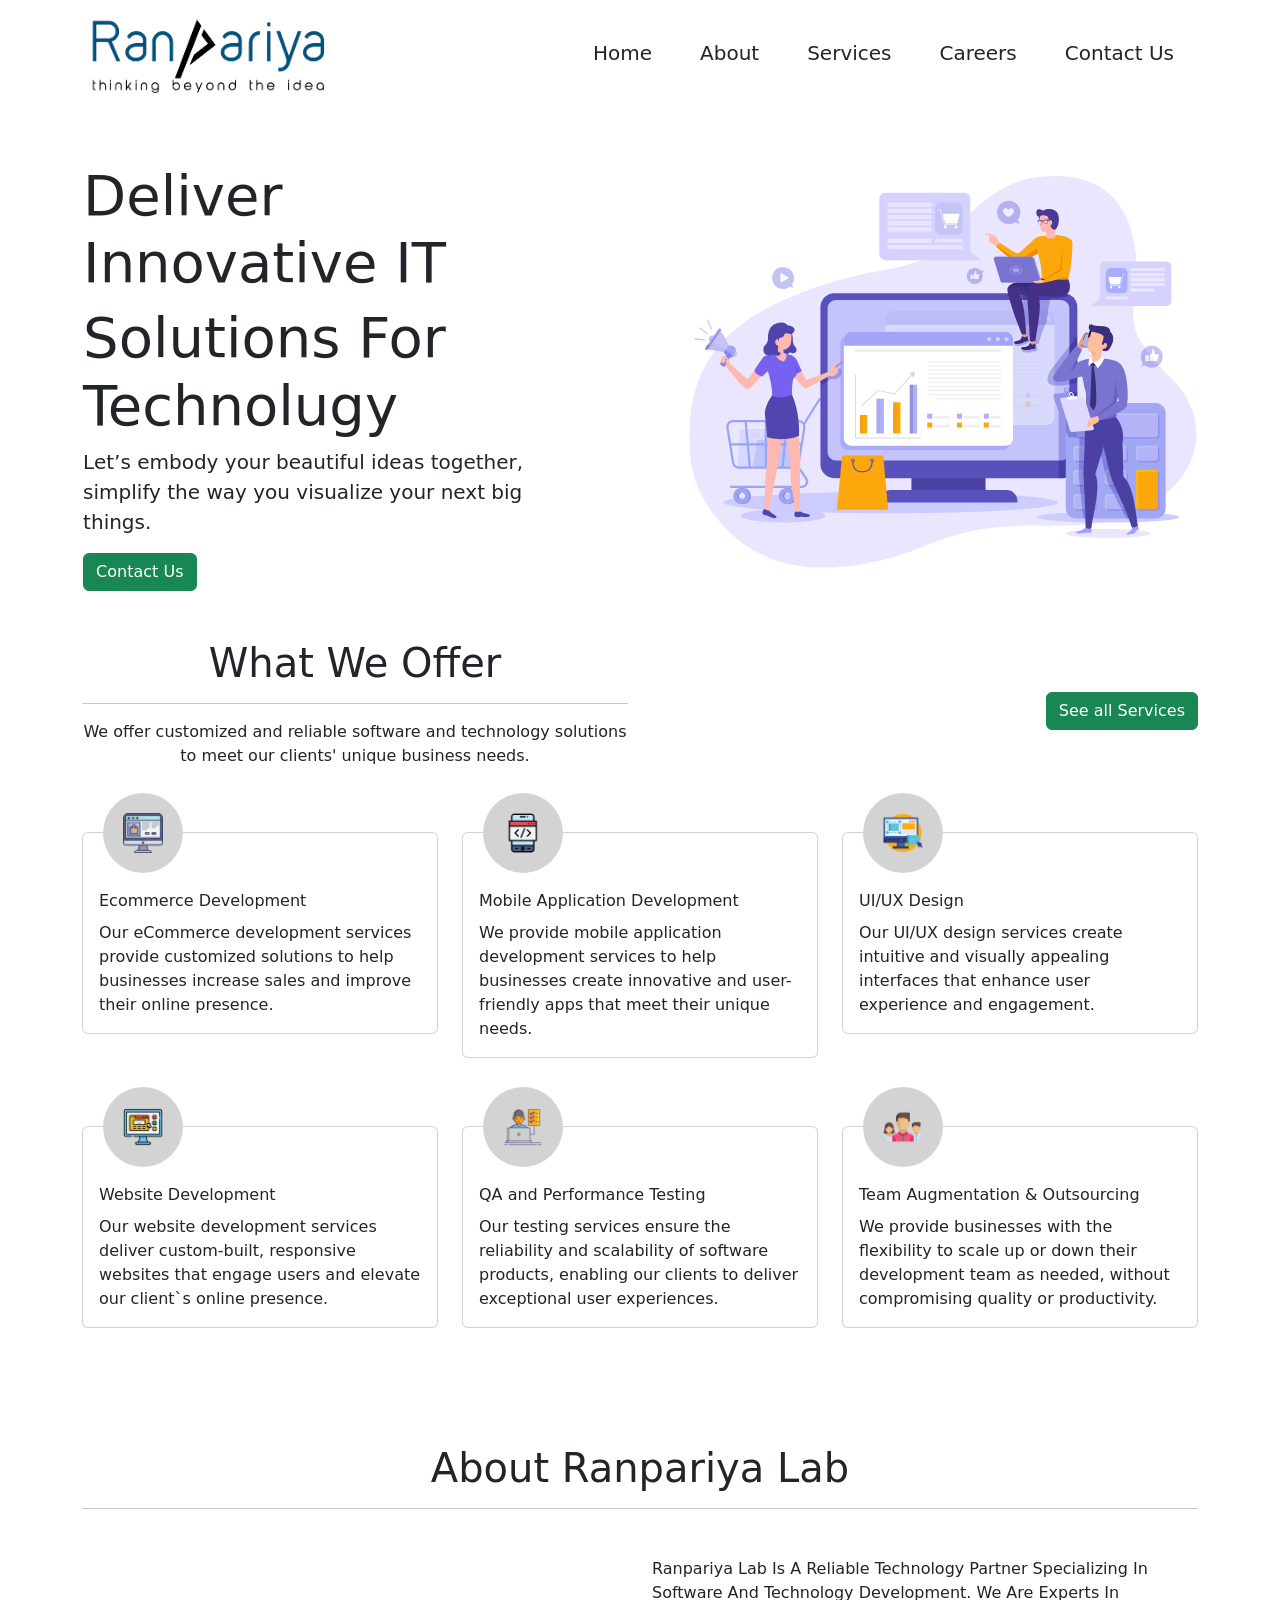
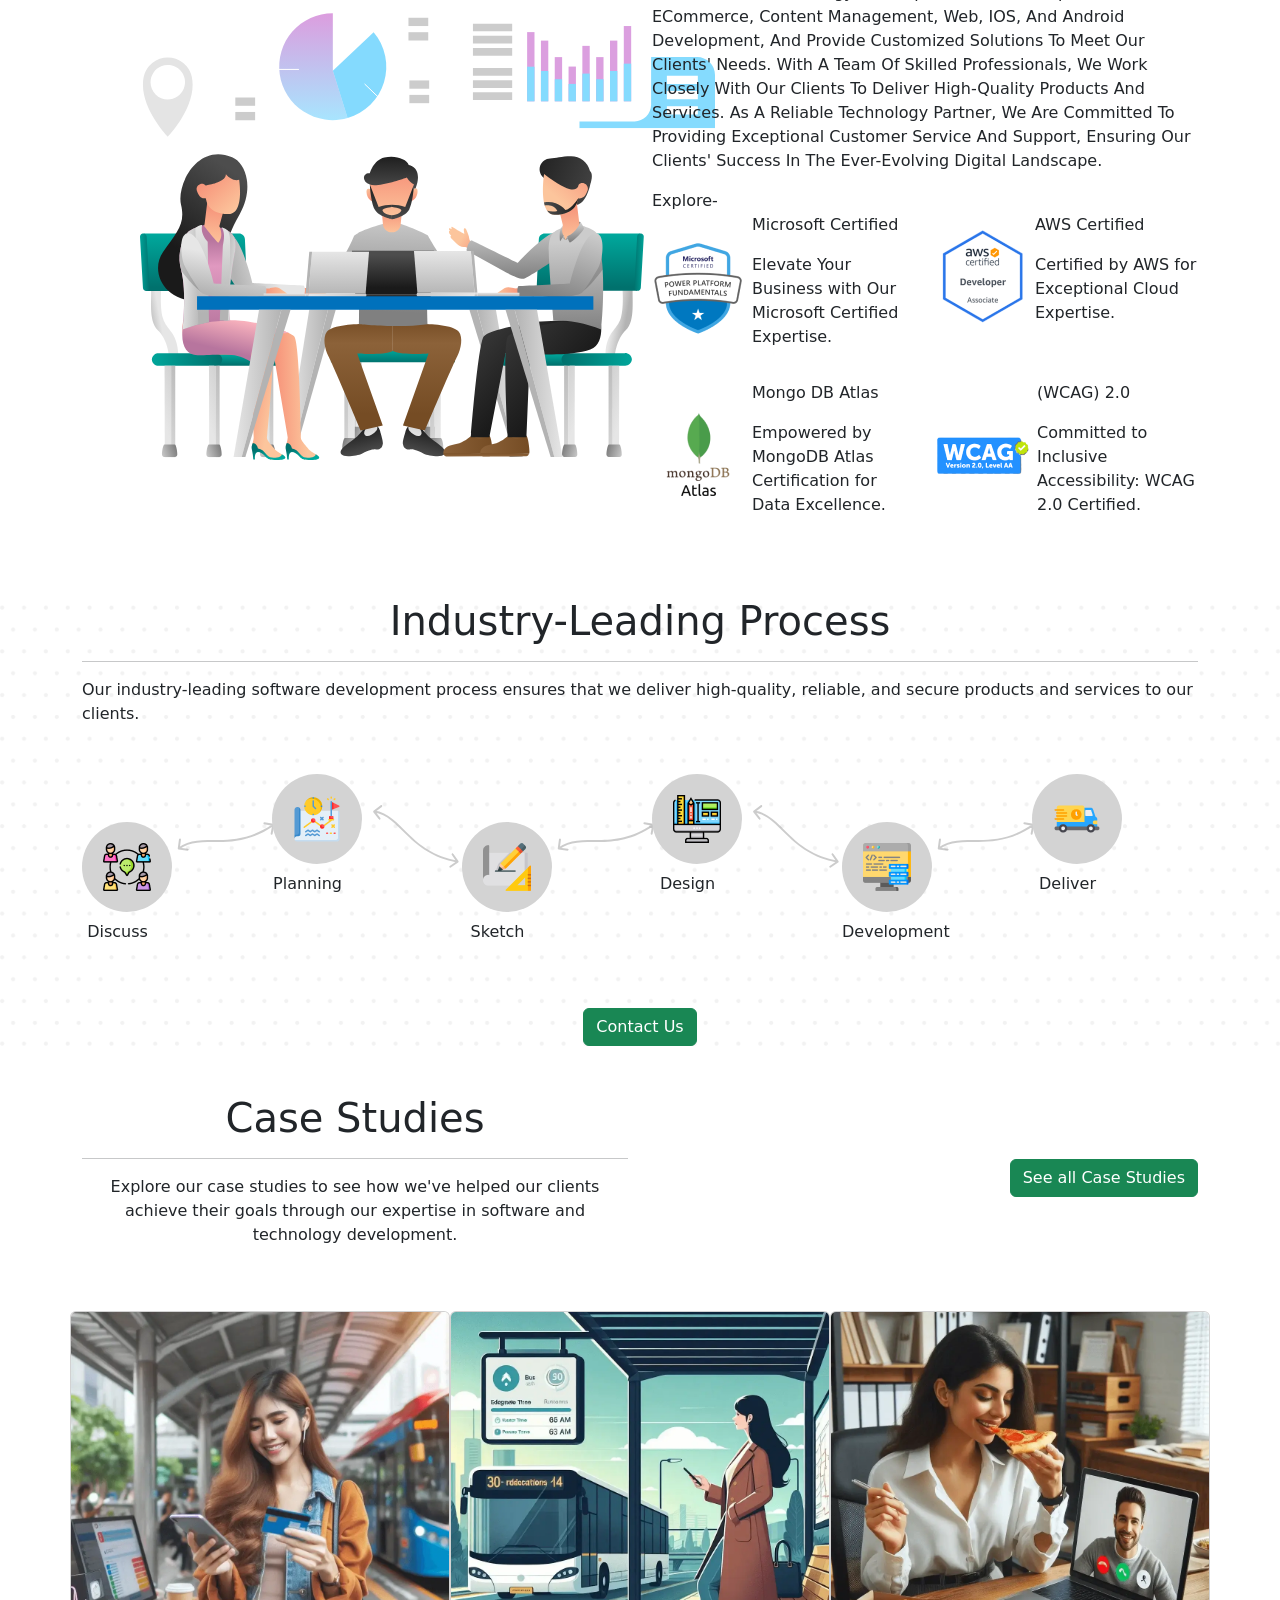
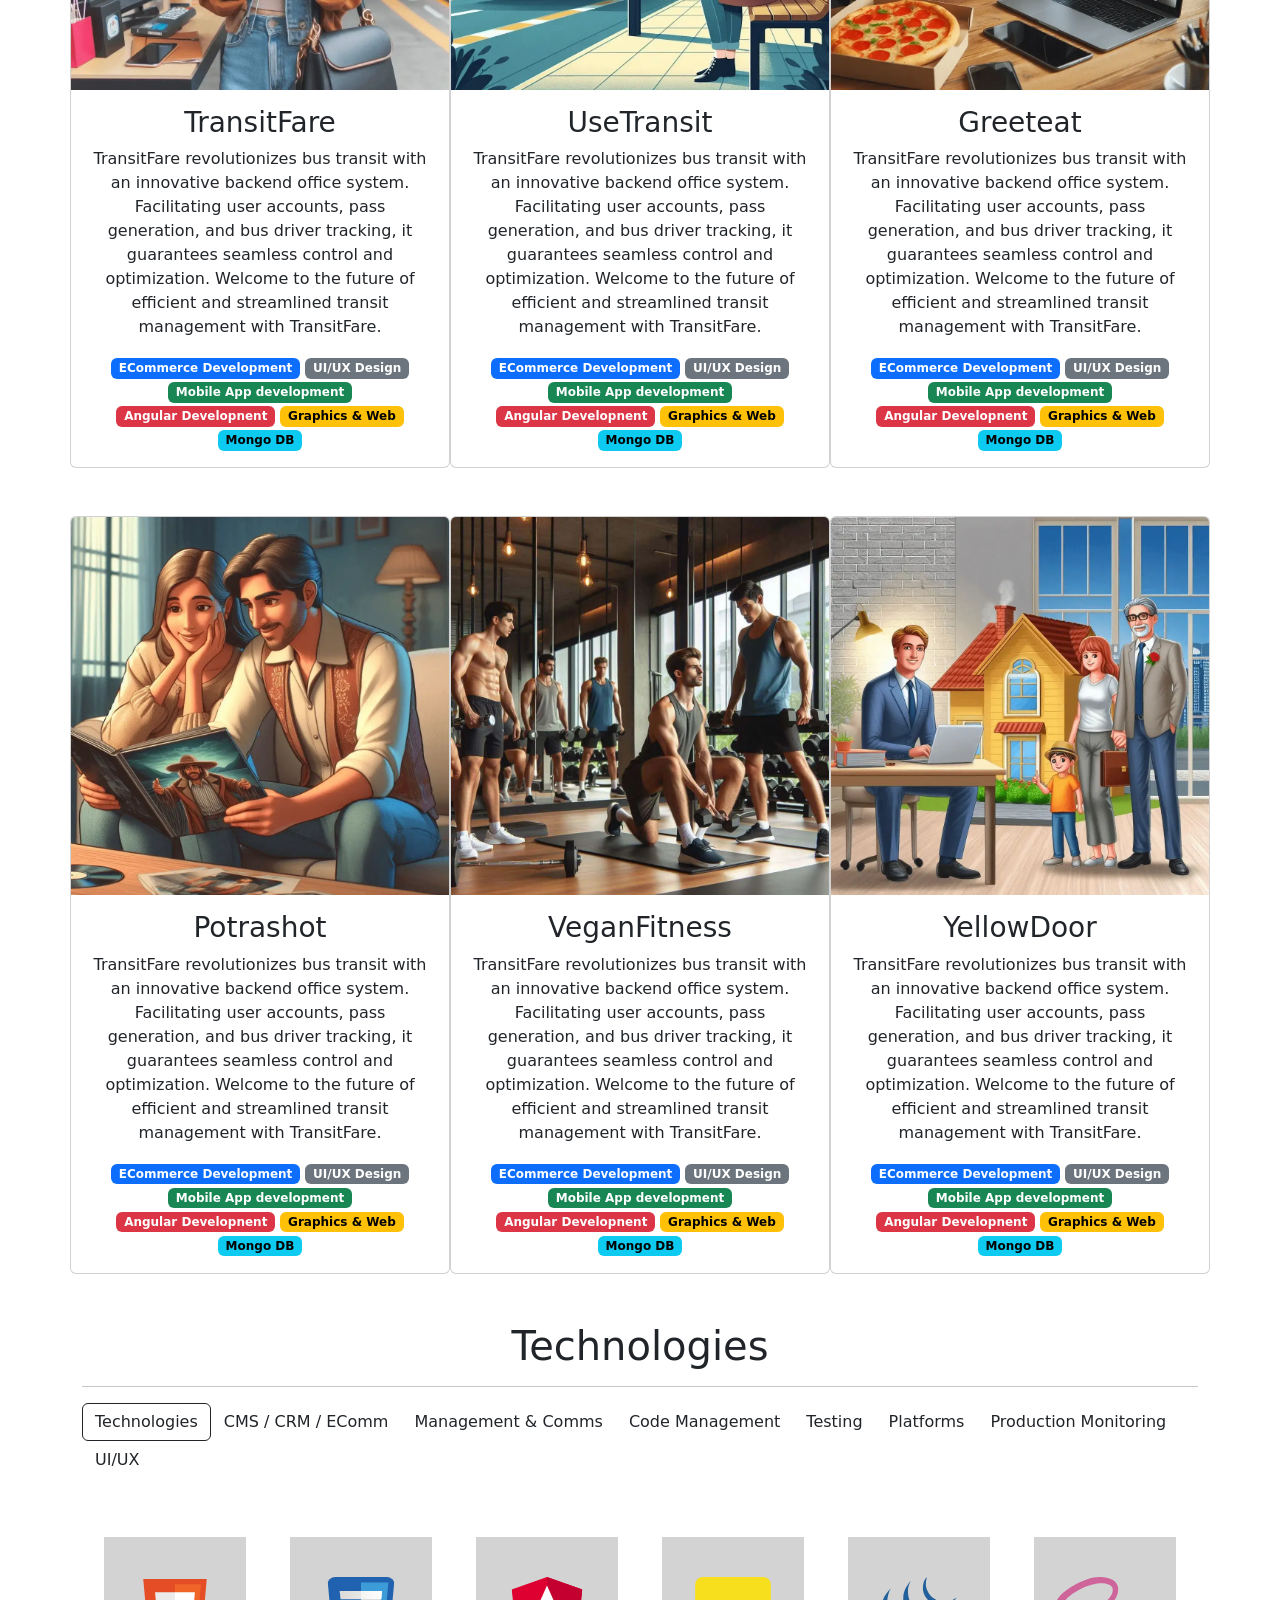
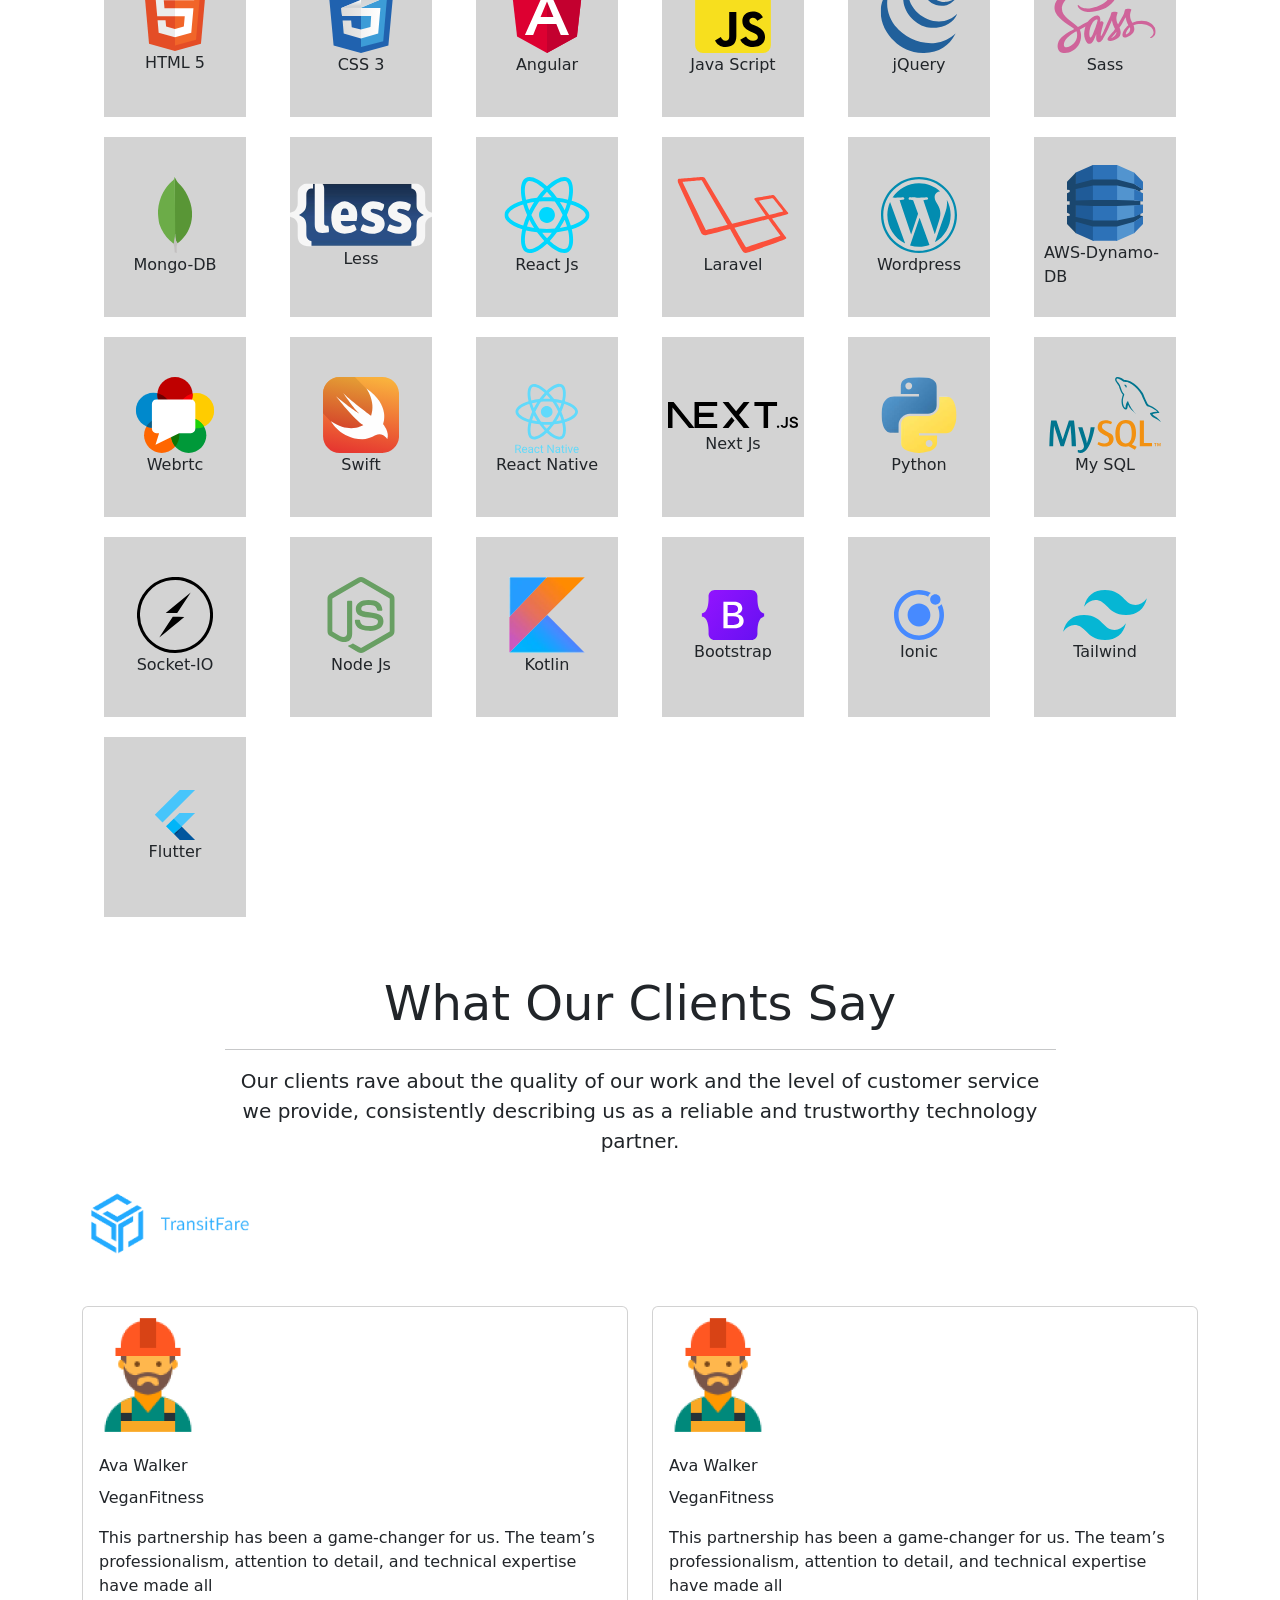
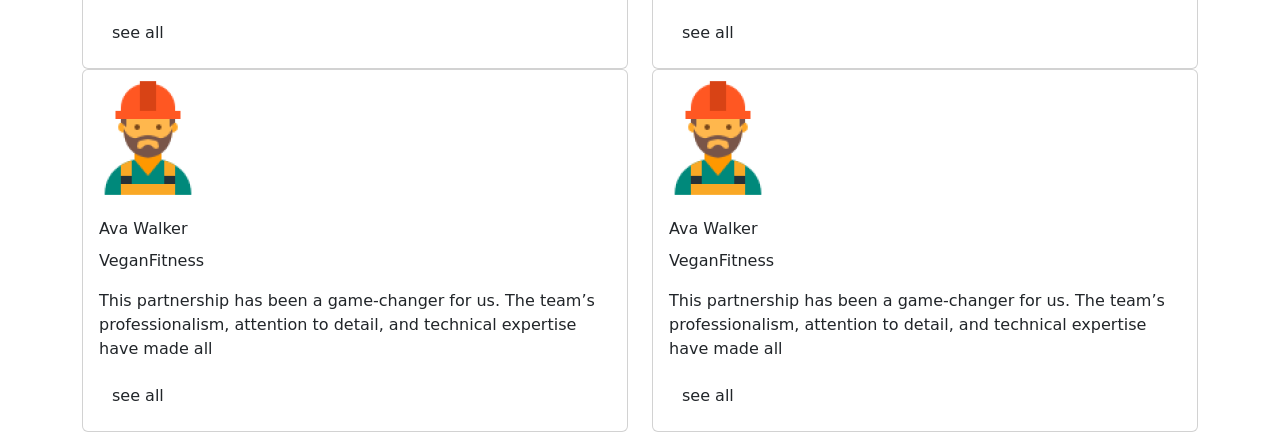
==== RanpariyaLab- Webpage/ranpariyaLab.html @ d4618e27 "Upgrade Bootstrap and enhance client testimonials section Updated Bootstrap version and adjusted nav" ====
<!DOCTYPE html>
<html>
<head>
	<meta charset="utf-8">
	<meta name="viewport" content="width=device-width, initial-scale=1">
	<link href="https://cdn.jsdelivr.net/npm/bootstrap@5.2.3/dist/css/bootstrap.min.css" rel="stylesheet">
	<script src="https://cdn.jsdelivr.net/npm/bootstrap@5.2.3/dist/js/bootstrap.bundle.min.js"></script>
    <script src="https://code.jquery.com/jquery-3.7.1.js"></script>
    <link rel="stylesheet" type="text/css" href="ranpariyaLab.css">
    <link rel="icon" type="image/x-icon" href="img/favicon-32x32.png">
	<title>Ranpariya The Development Lab</title>
</head>
<body>
	<header>
		<nav id="navbar" class="container navbar navbar-expand mb-5">
			<div class="container-fluid">
				<a class="navbar-brand" href="#"><img src="img/Header-Logo.png" class="" width="250" height="80"></a>
				<div id="navbarContent" class="collapse navbar-collapse justify-content-end">
					<ul class="navbar-nav">
						<li class="nav-item m-3 text-dark"><a href="#" class="nav-link text-dark text-decoration-none fs-5">Home</a></li>
						<li class="nav-item m-3 text-dark"><a href="#" class="nav-link text-dark text-decoration-none fs-5">About</a></li>
						<li class="nav-item m-3 text-dark"><a href="#" class="nav-link text-dark text-decoration-none fs-5">Services</a></li>
						<li class="nav-item m-3 text-dark"><a href="#" class="nav-link text-dark text-decoration-none fs-5">Careers</a></li>
						<li class="nav-item m-3 text-dark"><a href="#" class="nav-link text-dark text-decoration-none fs-5">Contact Us</a></li>
					</ul>
				</div>
			</div>
		</nav>
	</header>
	<section id="contactUs" class="container-fluid mb-5">
		<div class="row align-items-center justify-content-evenly">
			<div class="col-md-5 contentText">
				<div class="content mt-2">
					<h1 class="h1 display-4">Deliver Innovative IT</h1>
					<h1 class="h1 display-4">Solutions For Technolugy</h1>
					<p class="fs-5">Let’s embody your beautiful ideas together, simplify the way you visualize your next big things. </p>
					<button class="btn btn-success">Contact Us</button>
				</div>
			</div>
			<div class="col-md-5 contentImage">
				<img src="img/index-banner.svg" class="img-fluid float-end" width="600">
			</div>
		</div>
	</section>
	<section id="services" class="container mt-3 mb-5">
		<div class="row align-items-center">
			<div class="col-md-6 text-center">
				<h1 class="h1">What We Offer</h1>
				<hr>
				<p>We offer customized and reliable software and technology solutions to meet our clients' unique business needs.</p>
			</div>
			<div class="col-md-6 d-flex justify-content-end">
				<button class="btn btn-success"><a class="text-decoration-none text-white" href="#">See all Services</a></button>
			</div>	
		</div>
	</section>
	<section id="service-CardDeclaration" class="container">
		<div class="row">
			<div class="col-md-4 mb-5">
				<div class="card service-card">
					<div class="round">
						<img class="card-img-top" src="img/shopping.png" alt="Card image">
					</div>
					<div class="card-body">
					    <p class="card-title">Ecommerce Development</p>
					    <p class="card-text text-justify">Our eCommerce development services provide customized solutions to help businesses increase sales and improve their online presence.</p>
					</div>
				</div>
			</div>
			<div class="col-md-4 mb-5">
				<div class="card service-card">
					<div class="round">
						<img class="card-img-top" src="img/mobile-application.png" alt="Card image">
					</div>
					<div class="card-body">
					    <p class="card-title">Mobile Application Development</p>
					    <p class="card-text text-justify">We provide mobile application development services to help businesses create innovative and user-friendly apps that meet their unique needs.</p>
					</div>
				</div>
			</div>
			<div class="col-md-4 mb-5">
				<div class="card service-card">
					<div class="round">
						<img class="card-img-top" src="img/ux-ux.png" alt="Card image">
					</div>
					<div class="card-body">
					    <p class="card-title">UI/UX Design</p>
					    <p class="card-text text-justify">Our UI/UX design services create intuitive and visually appealing interfaces that enhance user experience and engagement.</p>
					</div>
				</div>
			</div>
			<div class="col-md-4 mb-5">
				<div class="card service-card">
					<div class="round">
						<img class="card-img-top" src="img/web-development.png" alt="Card image">
					</div>
					<div class="card-body">
					    <p class="card-title">Website Development</p>
					    <p class="card-text text-justify">Our website development services deliver custom-built, responsive websites that engage users and elevate our client`s online presence.</p>
					</div>
				</div>
			</div>
			<div class="col-md-4 mb-5">
				<div class="card service-card">
					<div class="round">
						<img class="card-img-top" src="img/QA.png" alt="Card image">
					</div>
					<div class="card-body">
					    <p class="card-title">QA and Performance Testing</p>
					    <p class="card-text text-justify">Our testing services ensure the reliability and scalability of software products, enabling our clients to deliver exceptional user experiences.</p>
					</div>
				</div>
			</div>
			<div class="col-md-4 mb-5">
				<div class="card service-card">
					<div class="round">
						<img class="card-img-top" src="img/team.png" alt="Card image">
					</div>
					<div class="card-body">
					    <p class="card-title">Team Augmentation & Outsourcing</p>
					    <p class="card-text text-justify">We provide businesses with the flexibility to scale up or down their development team as needed, without compromising quality or productivity.</p>
					</div>
				</div>
			</div>
		</div>
	</section>
	<section id="About">
		<div class="container my-5">
			<h1 class="h1 text-center ">About Ranpariya Lab</h1>
			<hr>
		</div>
		<div class="container">
			<div class="row">
				<div class="col-md-6">
					<img src="img/Group 280.svg" alt="About-Vactor">
				</div>
				<div class="col-md-6">
					<p class="text-justify text-capitalize">Ranpariya Lab is a reliable technology partner specializing in software and technology development. We are experts in eCommerce, content management, web, iOS, and Android development, and provide customized solutions to meet our clients' needs. With a team of skilled professionals, we work closely with our clients to deliver high-quality products and services. As a reliable technology partner, we are committed to providing exceptional customer service and support, ensuring our clients' success in the ever-evolving digital landscape.</p>
					<a class="text-decoration-none text-dark" href="#">Explore-</a>
					<div class="row">
						<div class="col-md-6 mb-3">
							<div class="d-flex align-items-center">
								<img src="img/Microsoft.png" alt="certificate">
								<div class="ms-2">
									<p>Microsoft Certified</p>
									<p>Elevate Your Business with Our Microsoft Certified Expertise.</p>
								</div>
							</div>
						</div>
						<div class="col-md-6 mb-3"><div class="d-flex align-items-center">
								<img src="img/AWS.png" alt="certificate">
								<div class="ms-2">
									<p>AWS Certified</p>
									<p>Certified by AWS for Exceptional Cloud Expertise.</p>
								</div>
							</div>
						</div>
						<div class="col-md-6 mb-3">
							<div class="d-flex align-items-center">
								<img src="img/Mongo-DB.png" alt="certificate">
								<div class="ms-2">
									<p>Mongo DB Atlas</p>
									<p>Empowered by MongoDB Atlas Certification for Data Excellence.</p>
								</div>
							</div>
						</div>
						<div class="col-md-6 mb-3">
							<div class="d-flex align-items-center">
								<img src="img/WCAG.png" alt="certificate">
								<div class="ms-2">
									<p>(WCAG) 2.0</p>
									<p>Committed to Inclusive Accessibility: WCAG 2.0 Certified.</p>
								</div>
							</div>
						</div>
					</div>
				</div>
			</div>	
		</div>
	</section>
	<section id="Industry-Leading-process">
		<div class="container my-5">
			<h1 class="h1 text-center">Industry-Leading Process</h1>
			<hr>
			<p>Our industry-leading software development process ensures that we deliver high-quality, reliable, and secure products and services to our clients.</p>
		</div>
		<div class="container mb-5">
			<div class="row justify-items-center">
				<div class="col-md-1 mt-5">
					<div class="round">
						<img src="img/discussion.png">
					</div>
					<p class="text-center mt-2">Discuss</p>
				</div>
				<div class="col-md-1 mt-5">
					<img src="img/Vector.svg">
				</div>
				<div class="col-md-1">
					<div class="round">
						<img src="img/planning.png">
					</div>
					<p class="text-center mt-2">Planning</p>
				</div>
				<div class="col-md-1 mt-5">
					<img src="img/Vector.svg" style="transform: rotate(45deg);">
				</div>
				<div class="col-md-1 mt-5">
					<div class="round">
						<img src="img/sketch.png">
					</div>
					<p class="text-center mt-2">Sketch</p>
				</div>
				<div class="col-md-1 mt-5">
					<img src="img/Vector.svg">
				</div>
				<div class="col-md-1">
					<div class="round">
						<img src="img/graphic-design-home.png">
					</div>
					<p class="text-center mt-2">Design</p>
				</div>
				<div class="col-md-1 mt-5">
					<img src="img/Vector.svg" style="transform: rotate(45deg);">
				</div>
				<div class="col-md-1 mt-5">
					<div class="round">
						<img src="img/data.png">
					</div>
					<p class="text-center mt-2">Development</p>
				</div>
				<div class="col-md-1 mt-5">
					<img src="img/Vector.svg">
				</div>
				<div class="col-md-1">
					<div class="round">
						<img src="img/fast-delivery.png">
					</div>
					<p class="text-center mt-2">Deliver</p>
				</div>
			</div>
		</div>
		<div class="container d-flex align-items-center justify-content-center mb-5">
			<button class="btn btn-success">Contact Us</button>
		</div>
	</section>
	<section id="case-studies" class="container mb-5">
		<div class="row align-items-center">
			<div class="col-md-6 text-center">
				<h1 class="h1">Case Studies</h1>
				<hr>
				<p>Explore our case studies to see how we've helped our clients achieve their goals through our expertise in software and technology development.</p>
			</div>
			<div class="col-md-6 d-flex justify-content-end">
				<button class="btn btn-success"><a class="text-decoration-none text-white" href="#">See all Case Studies</a></button>
			</div>	
		</div>
	</section>
	<section id="project-card" class="container">
		<div class="row">
			<div class="col-lg-4 col-md-6 card mb-5 px-0">
				<img src="img/Transitfare.webp" class="card-img-top">
				<div class="card-body text-center text-justify">
					<h3 class="h3">TransitFare</h3>
					<p class="card-text">TransitFare revolutionizes bus transit with an innovative backend office system. Facilitating user accounts, pass generation, and bus driver tracking, it guarantees seamless control and optimization. Welcome to the future of efficient and streamlined transit management with TransitFare.</p>
					<span class="badge text-bg-primary">ECommerce Development</span>
					<span class="badge text-bg-secondary">UI/UX Design</span>
					<span class="badge text-bg-success">Mobile App development</span>
					<span class="badge text-bg-danger">Angular Developnent</span>
					<span class="badge text-bg-warning">Graphics & Web</span>
					<span class="badge text-bg-info">Mongo DB</span>
				</div>
			</div>
			<div class="col-lg-4 col-md-6 card mb-5 px-0">
				<img src="img/UseTransit.webp" class="card-img-top">
				<div class="card-body text-center text-justify">
					<h3 class="h3">UseTransit</h3>
					<p class="card-text">TransitFare revolutionizes bus transit with an innovative backend office system. Facilitating user accounts, pass generation, and bus driver tracking, it guarantees seamless control and optimization. Welcome to the future of efficient and streamlined transit management with TransitFare.</p>
					<span class="badge text-bg-primary">ECommerce Development</span>
					<span class="badge text-bg-secondary">UI/UX Design</span>
					<span class="badge text-bg-success">Mobile App development</span>
					<span class="badge text-bg-danger">Angular Developnent</span>
					<span class="badge text-bg-warning">Graphics & Web</span>
					<span class="badge text-bg-info">Mongo DB</span>
				</div>
			</div>
			<div class="col-lg-4 col-md-6 card mb-5 px-0">
				<img src="img/Greeteat.webp" class="card-img-top">
				<div class="card-body text-center text-justify">
					<h3 class="h3">Greeteat</h3>
					<p class="card-text">TransitFare revolutionizes bus transit with an innovative backend office system. Facilitating user accounts, pass generation, and bus driver tracking, it guarantees seamless control and optimization. Welcome to the future of efficient and streamlined transit management with TransitFare.</p>
					<span class="badge text-bg-primary">ECommerce Development</span>
					<span class="badge text-bg-secondary">UI/UX Design</span>
					<span class="badge text-bg-success">Mobile App development</span>
					<span class="badge text-bg-danger">Angular Developnent</span>
					<span class="badge text-bg-warning">Graphics & Web</span>
					<span class="badge text-bg-info">Mongo DB</span>
				</div>
			</div>
			<div class="col-lg-4 col-md-6 card mb-5 px-0">
				<img src="img/Potrashot.webp" class="card-img-top">
				<div class="card-body text-center text-justify">
					<h3 class="h3">Potrashot</h3>
					<p class="card-text">TransitFare revolutionizes bus transit with an innovative backend office system. Facilitating user accounts, pass generation, and bus driver tracking, it guarantees seamless control and optimization. Welcome to the future of efficient and streamlined transit management with TransitFare.</p>
					<span class="badge text-bg-primary">ECommerce Development</span>
					<span class="badge text-bg-secondary">UI/UX Design</span>
					<span class="badge text-bg-success">Mobile App development</span>
					<span class="badge text-bg-danger">Angular Developnent</span>
					<span class="badge text-bg-warning">Graphics & Web</span>
					<span class="badge text-bg-info">Mongo DB</span>
				</div>
			</div>
			<div class="col-lg-4 col-md-6 card mb-5 px-0">
				<img src="img/veganfitness.webp" class="card-img-top">
				<div class="card-body text-center text-justify">
					<h3 class="h3">VeganFitness</h3>
					<p class="card-text">TransitFare revolutionizes bus transit with an innovative backend office system. Facilitating user accounts, pass generation, and bus driver tracking, it guarantees seamless control and optimization. Welcome to the future of efficient and streamlined transit management with TransitFare.</p>
					<span class="badge text-bg-primary">ECommerce Development</span>
					<span class="badge text-bg-secondary">UI/UX Design</span>
					<span class="badge text-bg-success">Mobile App development</span>
					<span class="badge text-bg-danger">Angular Developnent</span>
					<span class="badge text-bg-warning">Graphics & Web</span>
					<span class="badge text-bg-info">Mongo DB</span>
				</div>
			</div>
			<div class="col-lg-4 col-md-6 card mb-5 px-0">
				<img src="img/Yellowdoor.webp" class="card-img-top">
				<div class="card-body text-center text-justify">
					<h3 class="h3">YellowDoor</h3>
					<p class="card-text">TransitFare revolutionizes bus transit with an innovative backend office system. Facilitating user accounts, pass generation, and bus driver tracking, it guarantees seamless control and optimization. Welcome to the future of efficient and streamlined transit management with TransitFare.</p>
					<span class="badge text-bg-primary">ECommerce Development</span>
					<span class="badge text-bg-secondary">UI/UX Design</span>
					<span class="badge text-bg-success">Mobile App development</span>
					<span class="badge text-bg-danger">Angular Developnent</span>
					<span class="badge text-bg-warning">Graphics & Web</span>
					<span class="badge text-bg-info">Mongo DB</span>
				</div>
			</div>
		</div>
	</section>
	<section id="technologies" class="container">
		<div>
			<h1 class="h1 text-center">Technologies</h1>
			<hr>
		</div>
		<div class="nav nav-pills mb-2" id="techbutton">
			<button class="nav-links btn active" data-bs-toggle="pill" data-bs-target="#Technologies">Technologies</button>
			<button class="nav-links btn" data-bs-toggle="pill" data-bs-target="#CMS-CRM-EComm">CMS / CRM / EComm</button>
			<button class="nav-links btn" data-bs-toggle="pill" data-bs-target="#Management-Comms">Management & Comms</button>
			<button class="nav-links btn" data-bs-toggle="pill" data-bs-target="#Code-Management">Code Management</button>
			<button class="nav-links btn" data-bs-toggle="pill" data-bs-target="#Testing">Testing</button>
			<button class="nav-links btn" data-bs-toggle="pill" data-bs-target="#Platforms">Platforms</button>
			<button class="nav-links btn" data-bs-toggle="pill" data-bs-target="#Production-Monitoring">Production Monitoring</button>
			<button class="nav-links btn" data-bs-toggle="pill" data-bs-target="#UI-UX">UI/UX</button>
		</div>
		<div id="technoimage" class="tab-content container my-5">
			<div id="Technologies" class="tab-pane active fade show">
				<div class="row">
					<div class="col-6 col-md-2">
						<div class="tech-img">
							<img src="img/Technologies/html-icon.svg">
							<span>HTML 5</span>
						</div>
					</div>
					<div class="col-6 col-md-2">
						<div class="tech-img">
							<img src="img/Technologies/css-icon.svg">
							<span>CSS 3</span>
						</div>
					</div>
					<div class="col-6 col-md-2">
						<div class="tech-img">
							<img src="img/Technologies/angular-icon.svg">
							<span>Angular</span>
						</div>
					</div>
					<div class="col-6 col-md-2">
						<div class="tech-img">
							<img src="img/Technologies/javascript-programming-language-icon.svg">
							<span>Java Script</span>
						</div>
					</div>
					<div class="col-6 col-md-2">
						<div class="tech-img">
							<img src="img/Technologies/jquery-icon.svg">
							<span>jQuery</span>
						</div>
					</div>
					<div class="col-6 col-md-2">
						<div class="tech-img">
							<img src="img/Technologies/sass-icon 1.svg">
							<span>Sass</span>
						</div>
					</div>
					<div class="col-6 col-md-2">
						<div class="tech-img">
							<img src="img/Technologies/mongodb-icon 1.svg">
							<span>Mongo-DB</span>
						</div>
					</div>
					<div class="col-6 col-md-2">
						<div class="tech-img">
							<img src="img/Technologies/less-icon 1.svg">
							<span>Less</span>
						</div>
					</div>
					<div class="col-6 col-md-2">
						<div class="tech-img">
							<img src="img/Technologies/react-js-icon.svg">
							<span>React Js</span>
						</div>
					</div>
					<div class="col-6 col-md-2">
						<div class="tech-img">
							<img src="img/Technologies/laravel-icon 1.svg">
							<span>Laravel</span>
						</div>
					</div>
					<div class="col-6 col-md-2">
						<div class="tech-img">
							<img src="img/Technologies/wordpress-icon 1.svg">
							<span>Wordpress</span>
						</div>
					</div>
					<div class="col-6 col-md-2">
						<div class="tech-img">
							<img src="img/Technologies/aws-dynamodb 1.svg">
							<span>AWS-Dynamo-DB</span>
						</div>
					</div>
					<div class="col-6 col-md-2">
						<div class="tech-img">
							<img src="img/Technologies/webrtc-icon 1.svg">
							<span>Webrtc</span>
						</div>
					</div>
					<div class="col-6 col-md-2">
						<div class="tech-img">
							<img src="img/Technologies/swift-programming-language-icon 1.svg">
							<span>Swift</span>
						</div>
					</div>
					<div class="col-6 col-md-2">
						<div class="tech-img">
							<img src="img/Technologies/react-native-1 1.svg">
							<span>React Native</span>
						</div>
					</div>
					<div class="col-6 col-md-2">
						<div class="tech-img">
							<img src="img/Technologies/nextjs-icon.svg">
							<span>Next Js</span>
						</div>
					</div>
					<div class="col-6 col-md-2">
						<div class="tech-img">
							<img src="img/Technologies/python-programming-language-icon 1.svg">
							<span>Python</span>
						</div>
					</div>
					<div class="col-6 col-md-2">
						<div class="tech-img">
							<img src="img/Technologies/mysql-icon 1.svg">
							<span>My SQL</span>
						</div>
					</div>
					<div class="col-6 col-md-2">
						<div class="tech-img">
							<img src="img/Technologies/socket-io-icon 1.svg">
							<span>Socket-IO</span>
						</div>
					</div>
					<div class="col-6 col-md-2">
						<div class="tech-img">
							<img src="img/Technologies/node-js-icon.svg">
							<span>Node Js</span>
						</div>
					</div>
					<div class="col-6 col-md-2">
						<div class="tech-img">
							<img src="img/Technologies/kotlin-programming-language-icon 1.svg">
							<span>Kotlin</span>
						</div>
					</div>
					<div class="col-6 col-md-2">
						<div class="tech-img">
							<img src="img/Technologies/bootstrap-5-logo-icon.svg">
							<span>Bootstrap</span>
						</div>
					</div>
					<div class="col-6 col-md-2">
						<div class="tech-img">
							<img src="img/Technologies/ionic-icon 1.svg">
							<span>Ionic</span>
						</div>
					</div>
					<div class="col-6 col-md-2">
						<div class="tech-img">
							<img src="img/Technologies/tailwind-css-icon.svg">
							<span>Tailwind</span>
						</div>
					</div>
					<div class="col-6 col-md-2">
						<div class="tech-img">
							<img src="img/Technologies/flutter-icon 1.svg">
							<span>Flutter</span>
						</div>
					</div>
				</div>
			</div>
			<div id="CMS-CRM-EComm" class="tab-pane fade">
				<div class="row">
					<div class="col-6 col-md-2">
						<div class="tech-img">
							<img src="img/CMS -CRM -EComm/shopify-icon 1.svg">
							<span>Shopify</span>
						</div>
					</div>
					<div class="col-6 col-md-2">
						<div class="tech-img">
							<img src="img/CMS -CRM -EComm/wordpress-icon 1.svg">
							<span>Wordpress</span>
						</div>
					</div>
					<div class="col-6 col-md-2">
						<div class="tech-img">
							<img src="img/CMS -CRM -EComm/magento-icon 1.svg">
							<span>Magento</span>
						</div>
					</div>
					<div class="col-6 col-md-2">
						<div class="tech-img">
							<img src="img/CMS -CRM -EComm/Braintree_(company)-Logo.wine 1.svg">
							<span>Braintree</span>
						</div>
					</div>
					<div class="col-6 col-md-2">
						<div class="tech-img">
							<img src="img/CMS -CRM -EComm/paypal-icon 1.svg">
							<span>PayPal</span>
						</div>
					</div>
					<div class="col-6 col-md-2">
						<div class="tech-img">
							<img src="img/CMS -CRM -EComm/worldline-vector-logo-2022 1.svg">
							<span>Worldline</span>
						</div>
					</div>
				</div>
			</div>
			<div id="Management-Comms" class="tab-pane fade">
				<div class="row">
					<div class="col-6 col-md-2">
						<div class="tech-img">
							<img src="img/Management&Comms/trello-icon 1.svg">
							<span>Trello</span>
						</div>
					</div>
					<div class="col-6 col-md-2">
						<div class="tech-img">
							<img src="img/Management&Comms/basecamp-vector-logo 1.svg">
							<span>Basecamp</span>
						</div>
					</div>
					<div class="col-6 col-md-2">
						<div class="tech-img">
							<img src="img/Management&Comms/jira-1 1.svg">
							<span>Jira</span>
						</div>
					</div>
					<div class="col-6 col-md-2">
						<div class="tech-img">
							<img src="img/Management&Comms/slack-new-logo 1.svg">
							<span>Slack</span>
						</div>
					</div>
					<div class="col-6 col-md-2">
						<div class="tech-img">
							<img src="img/Management&Comms/cdnlogo.com_sentry 1.svg">
							<span>CDNlogo</span>
						</div>
					</div>
				</div>
			</div>
			<div id="Code-Management" class="tab-pane fade">
				<div class="row">
					<div class="col-6 col-md-2">
						<div class="tech-img">
							<img src="img/Code-Management/bitbucket-icon 1.svg">
							<span>Bitbucket</span>
						</div>
					</div>
					<div class="col-6 col-md-2">
						<div class="tech-img">
							<img src="img/Code-Management/github-icon-1 1.svg">
							<span>Github</span>
						</div>
					</div>
					<div class="col-6 col-md-2">
						<div class="tech-img">
							<img src="img/Code-Management/gitlab 1.svg">
							<span>Gitlab</span>
						</div>
					</div>
				</div>
			</div>
			<div id="Testing" class="tab-pane fade">
				<div class="row">
					<div class="col-6 col-md-2">
						<div class="tech-img">
							<img src="img/Testing/mocha-1 1.svg">
							<span>Mocha</span>
						</div>
					</div>
					<div class="col-6 col-md-2">
						<div class="tech-img">
							<img src="img/Testing/karma 1.svg">
							<span>Karma</span>
						</div>
					</div>
					<div class="col-6 col-md-2">
						<div class="tech-img">
							<img src="img/Testing/jasmine-2 1.svg">
							<span>Jasmine</span>
						</div>
					</div>
					<div class="col-6 col-md-2">
						<div class="tech-img">
							<img src="img/Testing/chai-seeklogo.com 1.svg">
							<span>Chai</span>
						</div>
					</div>
					<div class="col-6 col-md-2">
						<div class="tech-img">
							<img src="img/Testing/image 3.svg">
							<span>EndTest</span>
						</div>
					</div>
					<div class="col-6 col-md-2">
						<div class="tech-img">
							<img src="img/Testing/Apache_HTTP_server_logo_(2019-present) 1.svg">
							<span>Apache</span>
						</div>
					</div>
					<div class="col-6 col-md-2">
						<div class="tech-img">
							<img src="img/Testing/selenium-1 1.svg">
							<span>Selenium</span>
						</div>
					</div>
					<div class="col-6 col-md-2">
						<div class="tech-img">
							<img src="img/Testing/codeception 1.svg">
							<span>Codeception</span>
						</div>
					</div>
				</div>
			</div>
			<div id="Platforms" class="tab-pane fade">
				<div class="row">
					<div class="col-6 col-md-2">
						<div class="tech-img">
							<img src="img/Platforms/aws-2 1.svg">
							<span>AWS</span>
						</div>
					</div>
					<div class="col-6 col-md-2">
						<div class="tech-img">
							<img src="img/Platforms/aws-lambda-1 1.svg">
							<span>AWS-Lambda</span>
						</div>
					</div>
					<div class="col-6 col-md-2">
						<div class="tech-img">
							<img src="img/Platforms/aws-ec2 1.svg">
							<span>AWS-EC</span>
						</div>
					</div>
					<div class="col-6 col-md-2">
						<div class="tech-img">
							<img src="img/Platforms/amazon-s3 1.svg">
							<span>AWS - S3</span>
						</div>
					</div>
					<div class="col-6 col-md-2">
						<div class="tech-img">
							<img src="img/Platforms/digitalocean-icon 1.svg">
							<span>DigitalOcean</span>
						</div>
					</div>
					<div class="col-6 col-md-2">
						<div class="tech-img">
							<img src="img/Platforms/Frame 320.svg">
							<span>MongoLab</span>
						</div>
					</div>
					<div class="col-6 col-md-2">
						<div class="tech-img">
							<img src="img/Platforms/GoDaddy-Logo.wine 1.svg">
							<span>Godaddy</span>
						</div>
					</div>
					<div class="col-6 col-md-2">
						<div class="tech-img">
							<img src="img/Platforms/docker-icon 1.svg">
							<span>Docker</span>
						</div>
					</div>
				</div>
			</div>
			<div id="Production-Monitoring" class="tab-pane fade">
				<div class="row">
					<div class="col-6 col-md-2">
						<div class="tech-img">
							<img src="img/Production-Monitoring/selenium-1 2.svg">
							<span>Sentry</span>
						</div>
					</div>
				</div>
			</div>
			<div id="UI-UX" class="tab-pane fade">
				<div class="row">
					<div class="col-6 col-md-2">
						<div class="tech-img">
							<img src="img/UI-UX/figma-icon 1.svg">
							<span>Figma</span>
						</div>
					</div>
					<div class="col-6 col-md-2">
						<div class="tech-img">
							<img src="img/UI-UX/adobe-xd-icon 1.svg">
							<span>Adobe XD</span>
						</div>
					</div>
					<div class="col-6 col-md-2">
						<div class="tech-img">
							<img src="img/UI-UX/adobe-illustrator-icon 1.svg">
							<span>Illustrator</span>
						</div>
					</div>
					<div class="col-6 col-md-2">
						<div class="tech-img">
							<img src="img/UI-UX/adobe-photoshop-icon 1.svg">
							<span>Photoshop</span>
						</div>
					</div>
				</div>
			</div>
		</div>
	</section>
	<section class="container" id="client">
		<div class="row justify-content-center client-heading">
			<div class="col-md-12 w-75 text-center mb-3">
				<h1 class="h1 display-5">What Our Clients Say</h1>
				<hr>
				<p class="fs-5">Our clients rave about the quality of our work and the level of customer service we provide, consistently describing us as a reliable and trustworthy technology partner. </p>
			</div>
		</div>
		<div class="animation mb-5">
			<div class="">
				<div id="demo" class="carousel slide" data-bs-ride="carousel">
					<div class="carousel-inner active">
						<div class="carousel-item active">
							<img src="img/Client-slider/Transit fare.png" class="d-block" style="max-width:100%">
						</div>
						<div class="carousel-item">
							<img src="img/Client-slider/UseTransit.png" class="d-block" style="max-width:100%">
						</div>
						<div class="carousel-item">
							<img src="img/Client-slider/Greet eat.png" class="d-block" style="max-width:100%">
						</div>
						<div class="carousel-item">
							<img src="img/Client-slider/Yellow-Door-Logo.png" class="d-block" style="max-width:100%">
						</div>
						<div class="carousel-item">
							<img src="img/Client-slider/vf-external-full-logo-transparent.png" class="d-block" style="max-width:100%">
						</div>
						<div class="carousel-item" class="d-block">
							<img src="img/Client-slider/potrashot-logo.png" style="max-width:100%">
						</div>
					</div>
				</div>
			</div>
		</div>
		<div class="row">
			<div class="col-md-12 col-lg-6">
				<div class="card d-flex">
					<div class="round">
						<img class="" src="img/Worker-Beard.png" alt="Card image">
					</div>
					<div class="card-body">
					    <p class="card-title">Ava Walker</p>
					    <p class="card-text text-justify">VeganFitness</p>
					    <p class="card-text text-justify">This partnership has been a game-changer for us. The team’s professionalism, attention to detail, and technical expertise have made all <span class="d-none"> the difference. Their work has added immense value to our business, and we couldn’t be happier with the results.</span></p>
					    <button class="btn">see all</button>
					</div>
				</div>
			</div>
			<div class="col-md-12 col-lg-6">
				<div class="card d-flex">
					<div class="round">
						<img class="" src="img/Worker-Beard.png" alt="Card image">
					</div>
					<div class="card-body">
					    <p class="card-title">Ava Walker</p>
					    <p class="card-text text-justify">VeganFitness</p>
					    <p class="card-text text-justify">This partnership has been a game-changer for us. The team’s professionalism, attention to detail, and technical expertise have made all <span class="d-none"> the difference. Their work has added immense value to our business, and we couldn’t be happier with the results.</span></p>
					    <button class="btn">see all</button>
					</div>
				</div>
			</div>
			<div class="col-md-12 col-lg-6">
				<div class="card d-flex">
					<div class="round">
						<img class="" src="img/Worker-Beard.png" alt="Card image">
					</div>
					<div class="card-body">
					    <p class="card-title">Ava Walker</p>
					    <p class="card-text text-justify">VeganFitness</p>
					    <p class="card-text text-justify">This partnership has been a game-changer for us. The team’s professionalism, attention to detail, and technical expertise have made all <span class="d-none"> the difference. Their work has added immense value to our business, and we couldn’t be happier with the results.</span></p>
					    <button class="btn">see all</button>
					</div>
				</div>
			</div>
			<div class="col-md-12 col-lg-6">
				<div class="card d-flex">
					<div class="round">
						<img class="" src="img/Worker-Beard.png" alt="Card image">
					</div>
					<div class="card-body">
					    <p class="card-title">Ava Walker</p>
					    <p class="card-text text-justify">VeganFitness</p>
					    <p class="card-text text-justify">This partnership has been a game-changer for us. The team’s professionalism, attention to detail, and technical expertise have made all <span class="d-none"> the difference. Their work has added immense value to our business, and we couldn’t be happier with the results.</span></p>
					    <button class="btn">see all</button>
					</div>
				</div>
			</div>			
		</div>
	</section>
</body>
</html>
---- RanpariyaLab- Webpage/ranpariyaLab.css ----
*{
	margin: 0;
	padding: 0;
	box-sizing: border-box;
}
#Industry-Leading-process{
	background-image: url("images/0061.png");
}
#Industry-Leading-process .round{
	width: 90px;
	height: 90px;
	background-color: lightgray;
	border-radius: 50%;
	display: flex;
    align-items: center;
    justify-content: center;
}
.service-card{
	margin-bottom: 20px;
}
.service-card .round img{
	width: 40px;
	height: 40px;
}
.service-card .round{
	padding: 15px;
	background-color: lightgray;
	width: 80px;
	height: 80px;
	border-radius: 50%;
	position: absolute;
	top: -40px;
	left: 20px;
	display: flex;
	align-items: center;
	justify-content: center;
}
.service-card .card-body .card-title{
	margin-top: 40px;
}
.tech-img{
	width: auto;
	height: 180px;
	margin: 10px;
	padding: 10px;
	background-color: lightgray;
	display: flex;
	flex-direction: column;
	align-items: center;
	justify-content: center;
}
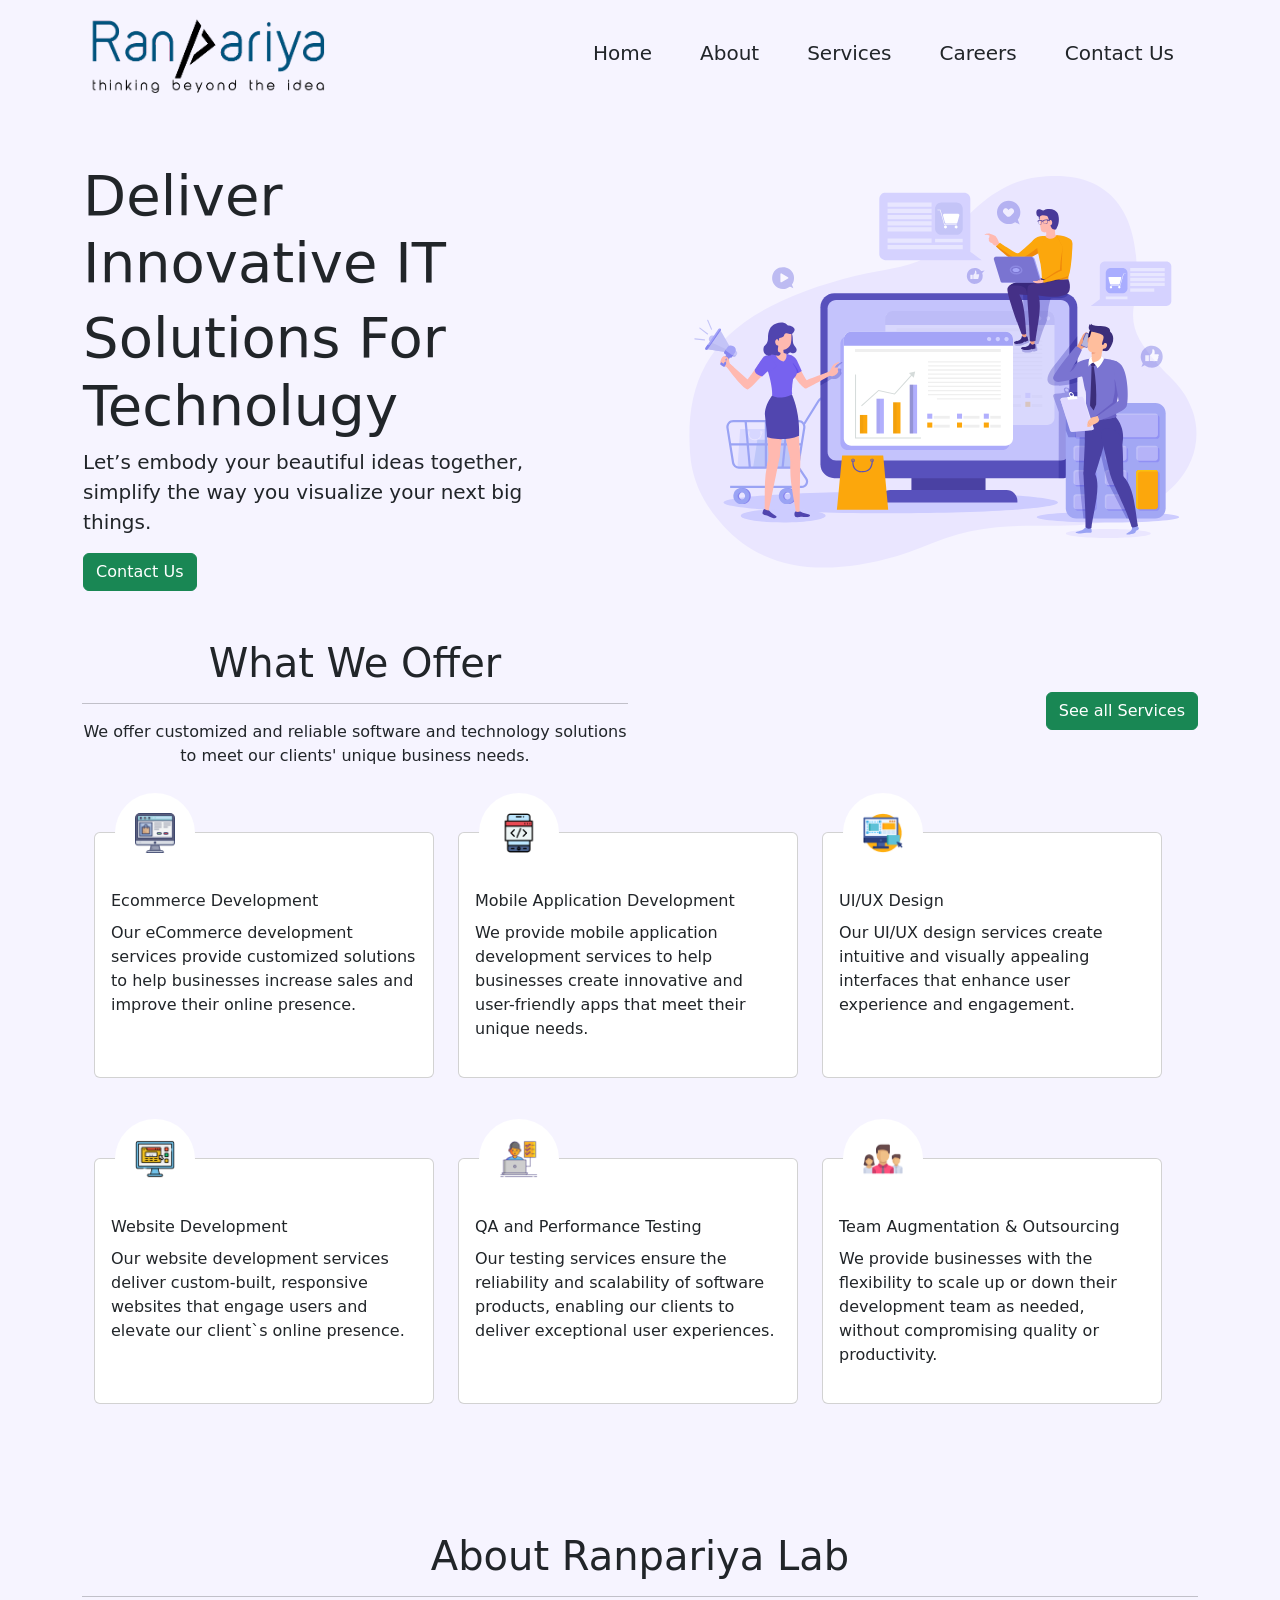
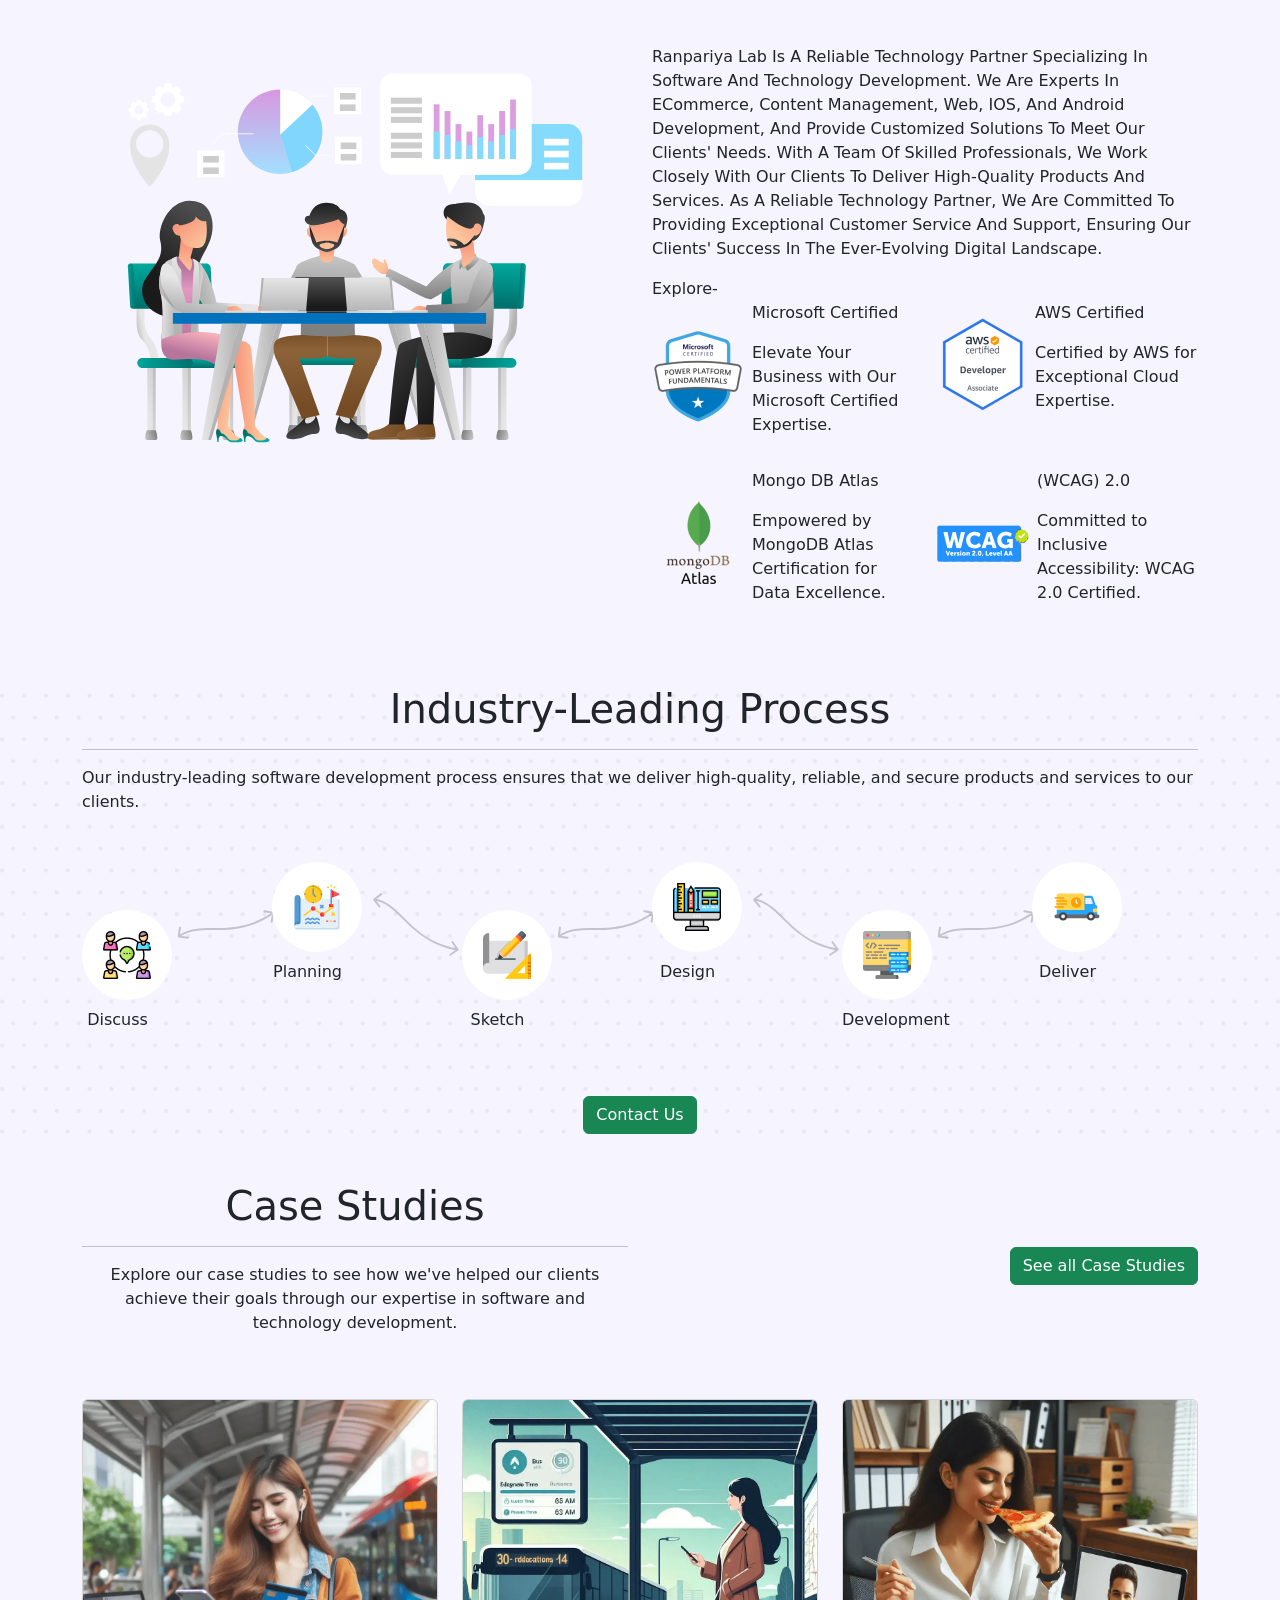
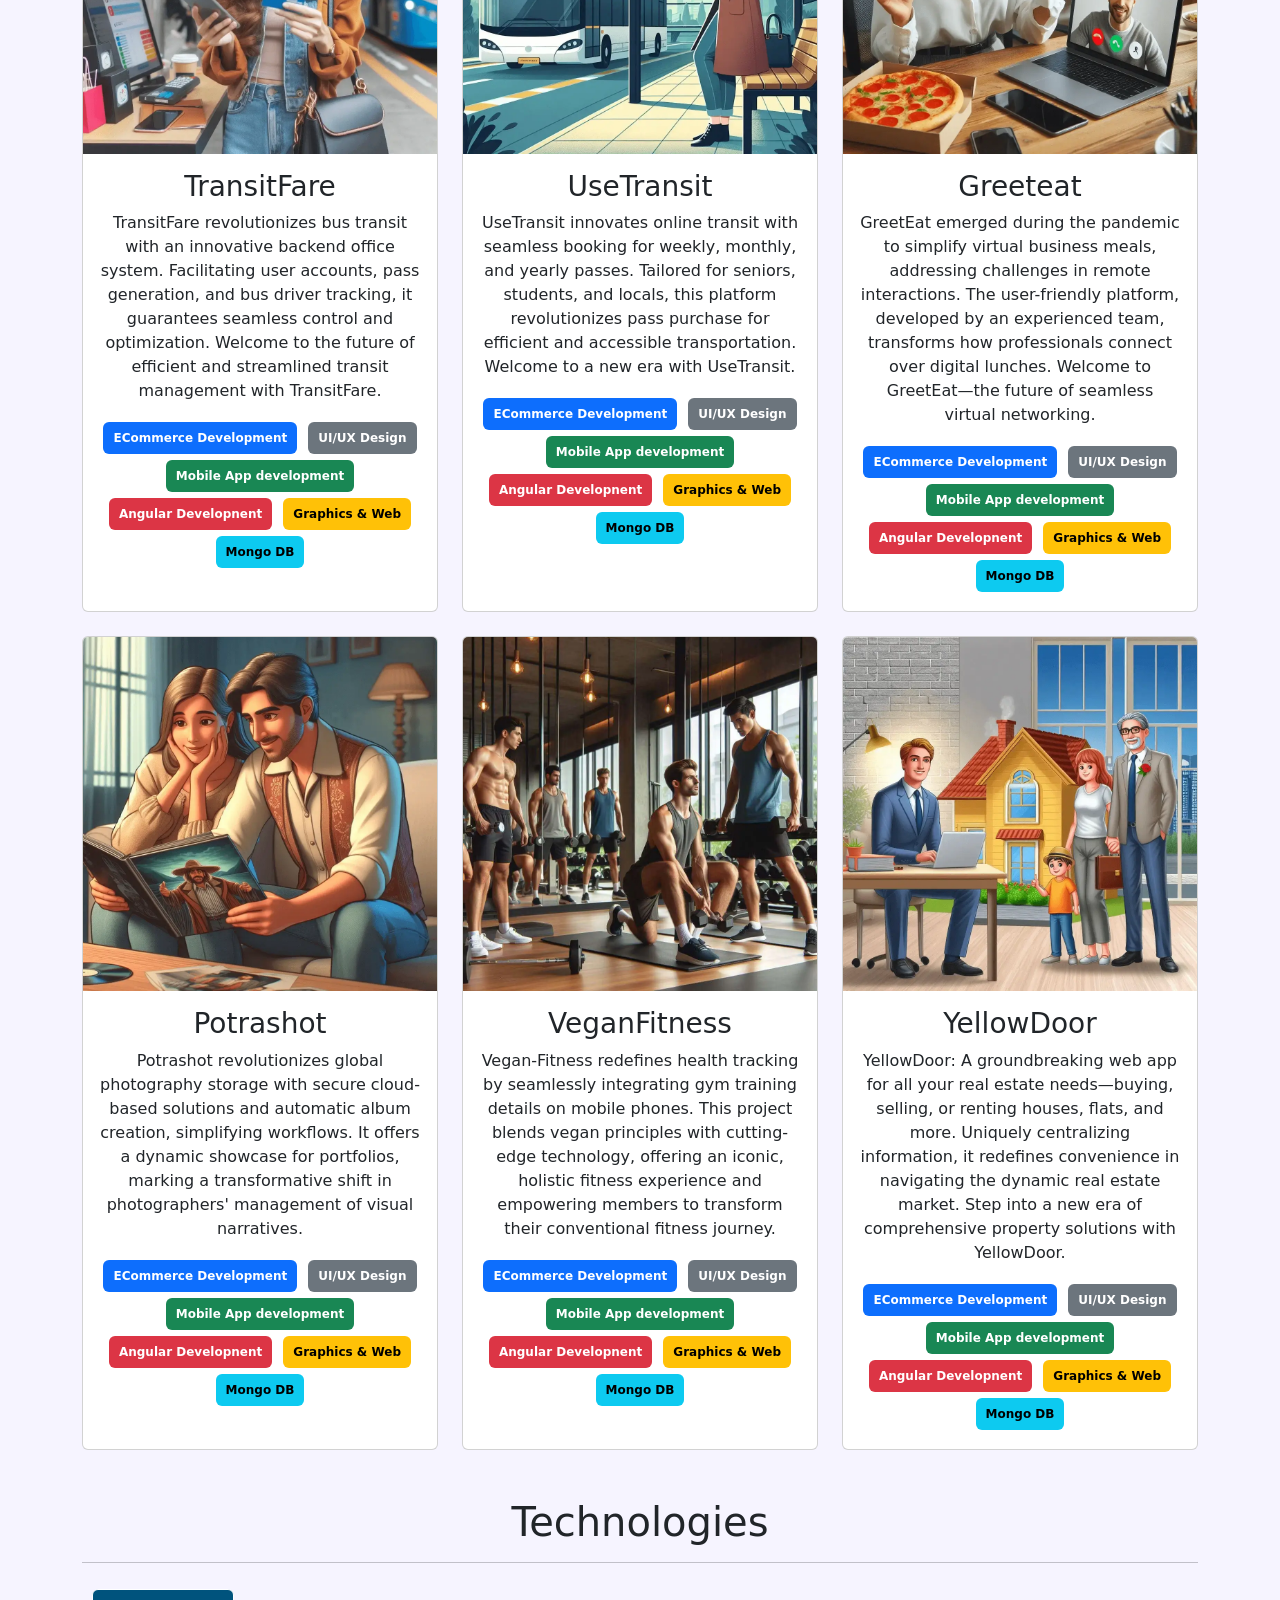
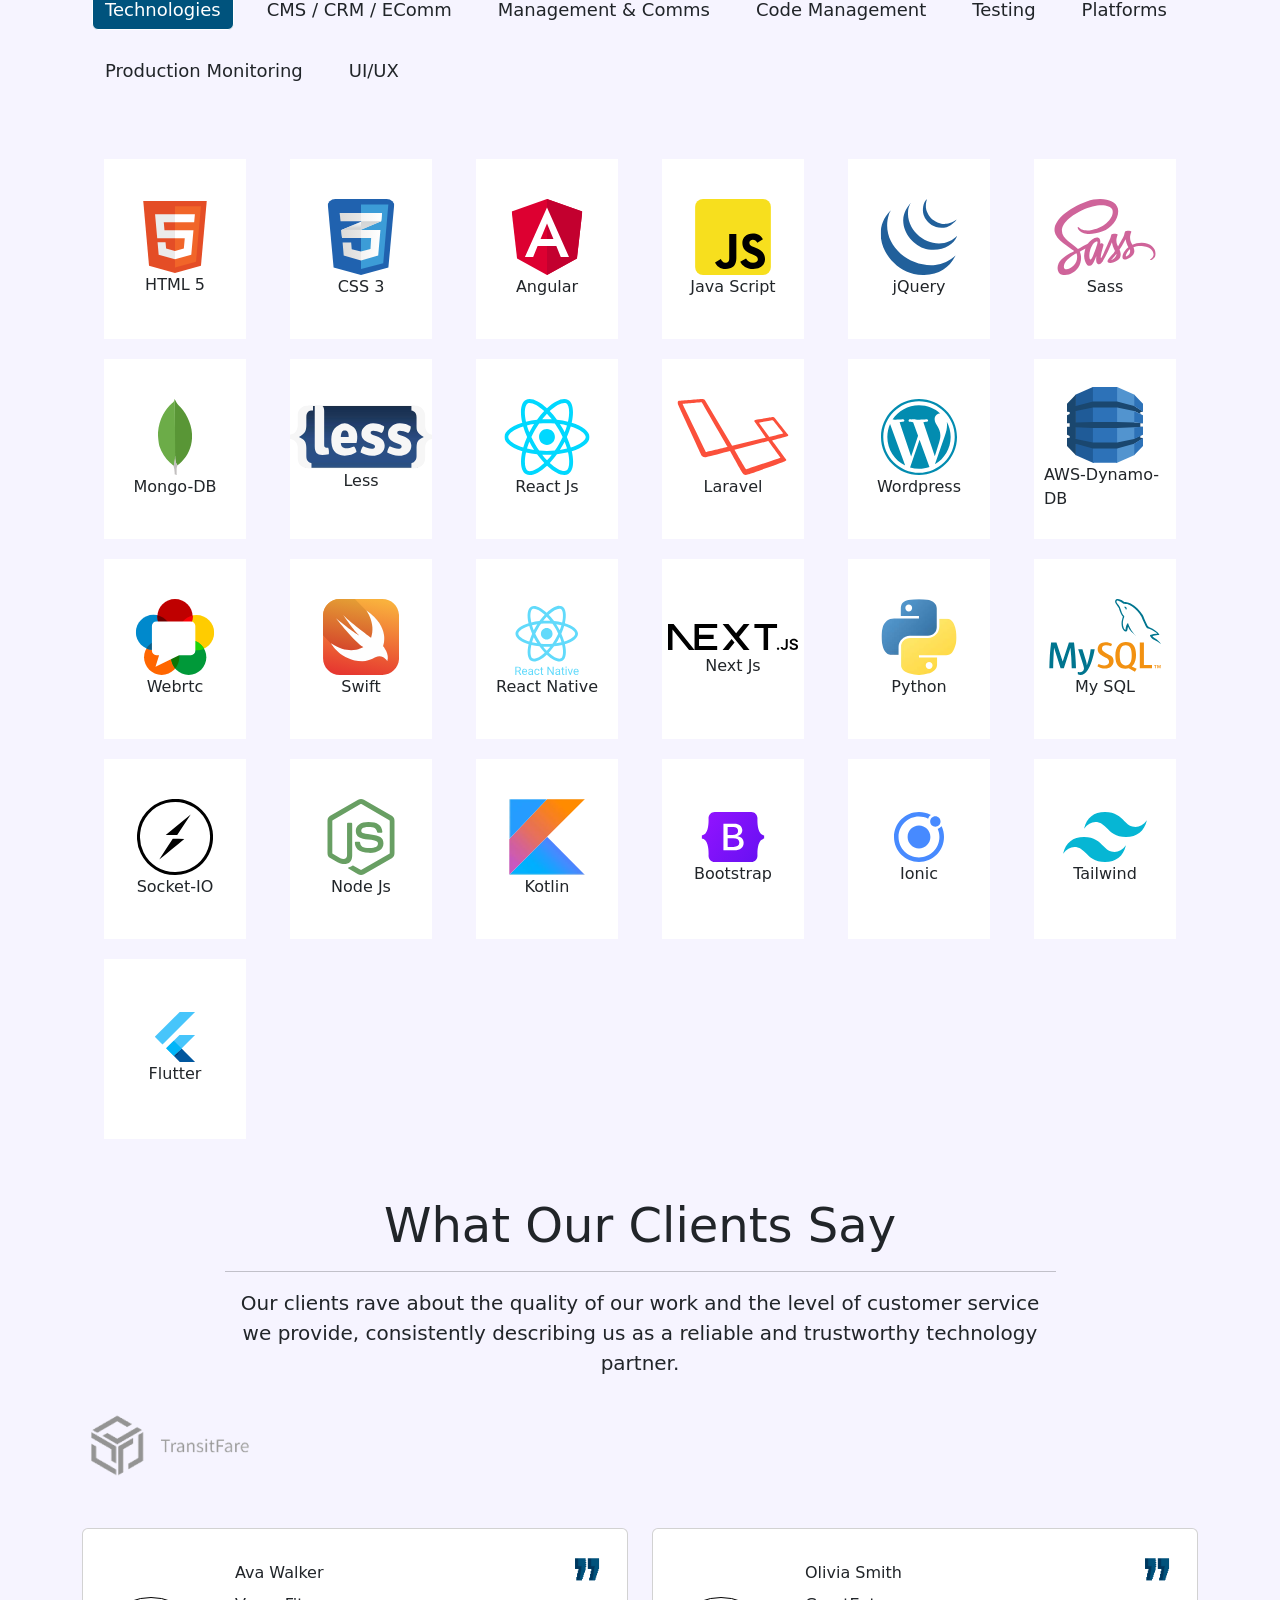
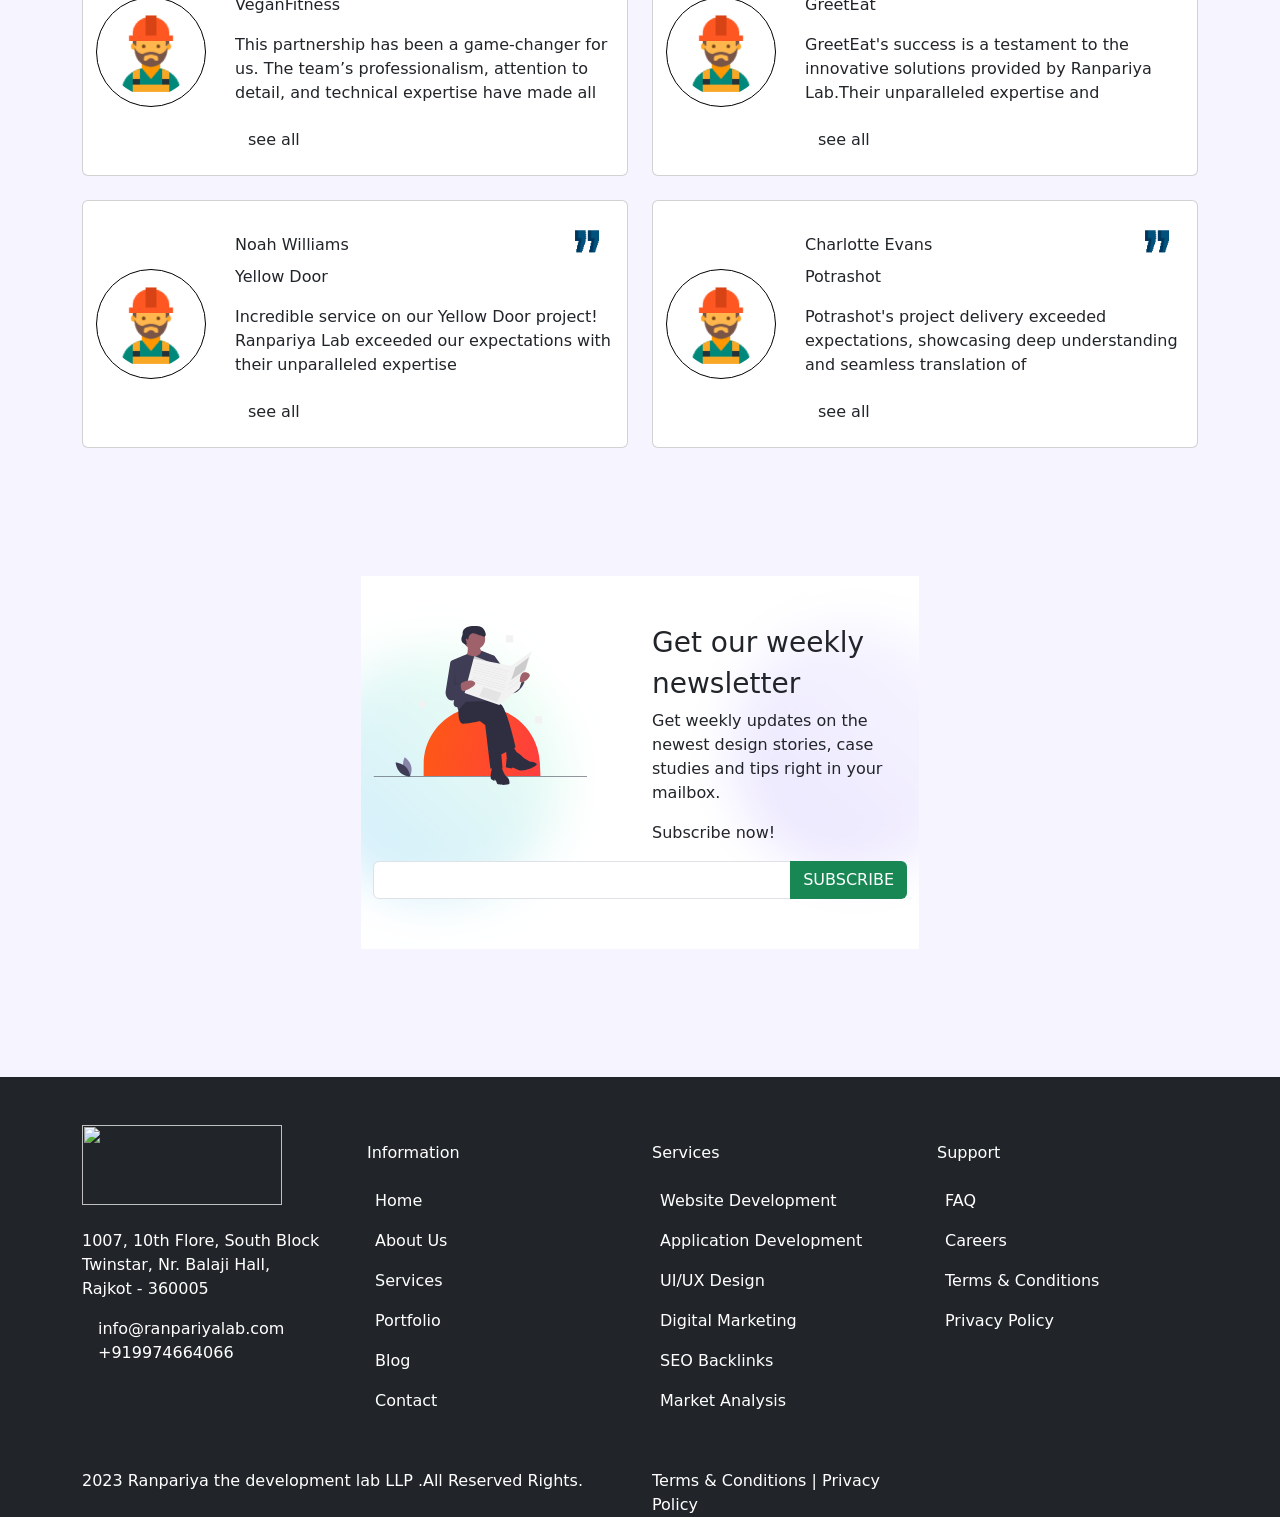
==== commit 1714db8e: "Enhance layout with Font Awesome and card title updates Added Font Awesome stylesheet for icons and " ====
--- a/RanpariyaLab- Webpage/ranpariyaLab.html
+++ b/RanpariyaLab- Webpage/ranpariyaLab.html
@@ -7,6 +7,7 @@
 	<script src="https://cdn.jsdelivr.net/npm/bootstrap@5.2.3/dist/js/bootstrap.bundle.min.js"></script>
     <script src="https://code.jquery.com/jquery-3.7.1.js"></script>
     <link rel="stylesheet" type="text/css" href="ranpariyaLab.css">
+    <link rel="stylesheet" href="https://cdnjs.cloudflare.com/ajax/libs/font-awesome/7.0.1/css/all.min.css">
     <link rel="icon" type="image/x-icon" href="img/favicon-32x32.png">
 	<title>Ranpariya The Development Lab</title>
 </head>
@@ -55,69 +56,69 @@
 		</div>
 	</section>
 	<section id="service-CardDeclaration" class="container">
-		<div class="row">
-			<div class="col-md-4 mb-5">
-				<div class="card service-card">
+		<div class="row container">
+			<div class="col-md-12 col-lg-4 card-container">
+				<div class="card h-100 service-card">
 					<div class="round">
 						<img class="card-img-top" src="img/shopping.png" alt="Card image">
 					</div>
 					<div class="card-body">
-					    <p class="card-title">Ecommerce Development</p>
+					    <p class="card-title ">Ecommerce Development</p>
 					    <p class="card-text text-justify">Our eCommerce development services provide customized solutions to help businesses increase sales and improve their online presence.</p>
 					</div>
 				</div>
 			</div>
-			<div class="col-md-4 mb-5">
-				<div class="card service-card">
+			<div class="col-md-12 col-lg-4 card-container">
+				<div class="card h-100 service-card">
 					<div class="round">
 						<img class="card-img-top" src="img/mobile-application.png" alt="Card image">
 					</div>
 					<div class="card-body">
-					    <p class="card-title">Mobile Application Development</p>
+					    <p class="card-title ">Mobile Application Development</p>
 					    <p class="card-text text-justify">We provide mobile application development services to help businesses create innovative and user-friendly apps that meet their unique needs.</p>
 					</div>
 				</div>
 			</div>
-			<div class="col-md-4 mb-5">
-				<div class="card service-card">
+			<div class="col-md-12 col-lg-4 card-container">
+				<div class="card h-100 service-card">
 					<div class="round">
 						<img class="card-img-top" src="img/ux-ux.png" alt="Card image">
 					</div>
 					<div class="card-body">
-					    <p class="card-title">UI/UX Design</p>
+					    <p class="card-title ">UI/UX Design</p>
 					    <p class="card-text text-justify">Our UI/UX design services create intuitive and visually appealing interfaces that enhance user experience and engagement.</p>
 					</div>
 				</div>
 			</div>
-			<div class="col-md-4 mb-5">
-				<div class="card service-card">
+			<div class="col-md-12 col-lg-4 card-container">
+				<div class="card h-100 service-card">
 					<div class="round">
 						<img class="card-img-top" src="img/web-development.png" alt="Card image">
 					</div>
 					<div class="card-body">
-					    <p class="card-title">Website Development</p>
+					    <p class="card-title ">Website Development</p>
 					    <p class="card-text text-justify">Our website development services deliver custom-built, responsive websites that engage users and elevate our client`s online presence.</p>
 					</div>
 				</div>
 			</div>
-			<div class="col-md-4 mb-5">
-				<div class="card service-card">
+			<div class="col-md-12 col-lg-4 card-container">
+				<div class="card h-100 service-card">
 					<div class="round">
 						<img class="card-img-top" src="img/QA.png" alt="Card image">
 					</div>
 					<div class="card-body">
-					    <p class="card-title">QA and Performance Testing</p>
+					    <p class="card-title ">QA and Performance Testing</p>
 					    <p class="card-text text-justify">Our testing services ensure the reliability and scalability of software products, enabling our clients to deliver exceptional user experiences.</p>
 					</div>
 				</div>
 			</div>
-			<div class="col-md-4 mb-5">
-				<div class="card service-card">
+			<div class="col-md-12 col-lg-4 card-container">
+				<div class="card h-100 service-card">
 					<div class="round">
 						<img class="card-img-top" src="img/team.png" alt="Card image">
 					</div>
 					<div class="card-body">
-					    <p class="card-title">Team Augmentation & Outsourcing</p>
+					    <p class="card-title ">Team Augmentation & Outsourcing</p>
 					    <p class="card-text text-justify">We provide businesses with the flexibility to scale up or down their development team as needed, without compromising quality or productivity.</p>
 					</div>
 				</div>
@@ -131,10 +132,10 @@
 		</div>
 		<div class="container">
 			<div class="row">
-				<div class="col-md-6">
-					<img src="img/Group 280.svg" alt="About-Vactor">
-				</div>
-				<div class="col-md-6">
+				<div class="col-md-12 col-lg-6">
+					<img src="img/Group 280.svg" alt="About-Vactor" style="width: 100%;">
+				</div>
+				<div class="col-md-12 col-lg-6">
 					<p class="text-justify text-capitalize">Ranpariya Lab is a reliable technology partner specializing in software and technology development. We are experts in eCommerce, content management, web, iOS, and Android development, and provide customized solutions to meet our clients' needs. With a team of skilled professionals, we work closely with our clients to deliver high-quality products and services. As a reliable technology partner, we are committed to providing exceptional customer service and support, ensuring our clients' success in the ever-evolving digital landscape.</p>
 					<a class="text-decoration-none text-dark" href="#">Explore-</a>
 					<div class="row">
@@ -256,83 +257,95 @@
 		</div>
 	</section>
 	<section id="project-card" class="container">
-		<div class="row">
-			<div class="col-lg-4 col-md-6 card mb-5 px-0">
-				<img src="img/Transitfare.webp" class="card-img-top">
-				<div class="card-body text-center text-justify">
-					<h3 class="h3">TransitFare</h3>
-					<p class="card-text">TransitFare revolutionizes bus transit with an innovative backend office system. Facilitating user accounts, pass generation, and bus driver tracking, it guarantees seamless control and optimization. Welcome to the future of efficient and streamlined transit management with TransitFare.</p>
-					<span class="badge text-bg-primary">ECommerce Development</span>
-					<span class="badge text-bg-secondary">UI/UX Design</span>
-					<span class="badge text-bg-success">Mobile App development</span>
-					<span class="badge text-bg-danger">Angular Developnent</span>
-					<span class="badge text-bg-warning">Graphics & Web</span>
-					<span class="badge text-bg-info">Mongo DB</span>
-				</div>
-			</div>
-			<div class="col-lg-4 col-md-6 card mb-5 px-0">
-				<img src="img/UseTransit.webp" class="card-img-top">
-				<div class="card-body text-center text-justify">
-					<h3 class="h3">UseTransit</h3>
-					<p class="card-text">TransitFare revolutionizes bus transit with an innovative backend office system. Facilitating user accounts, pass generation, and bus driver tracking, it guarantees seamless control and optimization. Welcome to the future of efficient and streamlined transit management with TransitFare.</p>
-					<span class="badge text-bg-primary">ECommerce Development</span>
-					<span class="badge text-bg-secondary">UI/UX Design</span>
-					<span class="badge text-bg-success">Mobile App development</span>
-					<span class="badge text-bg-danger">Angular Developnent</span>
-					<span class="badge text-bg-warning">Graphics & Web</span>
-					<span class="badge text-bg-info">Mongo DB</span>
-				</div>
-			</div>
-			<div class="col-lg-4 col-md-6 card mb-5 px-0">
-				<img src="img/Greeteat.webp" class="card-img-top">
-				<div class="card-body text-center text-justify">
-					<h3 class="h3">Greeteat</h3>
-					<p class="card-text">TransitFare revolutionizes bus transit with an innovative backend office system. Facilitating user accounts, pass generation, and bus driver tracking, it guarantees seamless control and optimization. Welcome to the future of efficient and streamlined transit management with TransitFare.</p>
-					<span class="badge text-bg-primary">ECommerce Development</span>
-					<span class="badge text-bg-secondary">UI/UX Design</span>
-					<span class="badge text-bg-success">Mobile App development</span>
-					<span class="badge text-bg-danger">Angular Developnent</span>
-					<span class="badge text-bg-warning">Graphics & Web</span>
-					<span class="badge text-bg-info">Mongo DB</span>
-				</div>
-			</div>
-			<div class="col-lg-4 col-md-6 card mb-5 px-0">
-				<img src="img/Potrashot.webp" class="card-img-top">
-				<div class="card-body text-center text-justify">
-					<h3 class="h3">Potrashot</h3>
-					<p class="card-text">TransitFare revolutionizes bus transit with an innovative backend office system. Facilitating user accounts, pass generation, and bus driver tracking, it guarantees seamless control and optimization. Welcome to the future of efficient and streamlined transit management with TransitFare.</p>
-					<span class="badge text-bg-primary">ECommerce Development</span>
-					<span class="badge text-bg-secondary">UI/UX Design</span>
-					<span class="badge text-bg-success">Mobile App development</span>
-					<span class="badge text-bg-danger">Angular Developnent</span>
-					<span class="badge text-bg-warning">Graphics & Web</span>
-					<span class="badge text-bg-info">Mongo DB</span>
-				</div>
-			</div>
-			<div class="col-lg-4 col-md-6 card mb-5 px-0">
-				<img src="img/veganfitness.webp" class="card-img-top">
-				<div class="card-body text-center text-justify">
-					<h3 class="h3">VeganFitness</h3>
-					<p class="card-text">TransitFare revolutionizes bus transit with an innovative backend office system. Facilitating user accounts, pass generation, and bus driver tracking, it guarantees seamless control and optimization. Welcome to the future of efficient and streamlined transit management with TransitFare.</p>
-					<span class="badge text-bg-primary">ECommerce Development</span>
-					<span class="badge text-bg-secondary">UI/UX Design</span>
-					<span class="badge text-bg-success">Mobile App development</span>
-					<span class="badge text-bg-danger">Angular Developnent</span>
-					<span class="badge text-bg-warning">Graphics & Web</span>
-					<span class="badge text-bg-info">Mongo DB</span>
-				</div>
-			</div>
-			<div class="col-lg-4 col-md-6 card mb-5 px-0">
-				<img src="img/Yellowdoor.webp" class="card-img-top">
-				<div class="card-body text-center text-justify">
-					<h3 class="h3">YellowDoor</h3>
-					<p class="card-text">TransitFare revolutionizes bus transit with an innovative backend office system. Facilitating user accounts, pass generation, and bus driver tracking, it guarantees seamless control and optimization. Welcome to the future of efficient and streamlined transit management with TransitFare.</p>
-					<span class="badge text-bg-primary">ECommerce Development</span>
-					<span class="badge text-bg-secondary">UI/UX Design</span>
-					<span class="badge text-bg-success">Mobile App development</span>
-					<span class="badge text-bg-danger">Angular Developnent</span>
-					<span class="badge text-bg-warning">Graphics & Web</span>
-					<span class="badge text-bg-info">Mongo DB</span>
+		<div class="row g-4 mb-5">
+			<div class="col-lg-4 col-md-12">
+				<div class="card h-100">
+					<img src="img/Transitfare.webp" class="card-img-top">
+					<div class="card-body text-center">
+						<h3 class="h3">TransitFare</h3>
+						<p class="card-text">TransitFare revolutionizes bus transit with an innovative backend office system. Facilitating user accounts, pass generation, and bus driver tracking, it guarantees seamless control and optimization. Welcome to the future of efficient and streamlined transit management with TransitFare.</p>
+						<span class="badge text-bg-primary">ECommerce Development</span>
+						<span class="badge text-bg-secondary">UI/UX Design</span>
+						<span class="badge text-bg-success">Mobile App development</span>
+						<span class="badge text-bg-danger">Angular Developnent</span>
+						<span class="badge text-bg-warning">Graphics & Web</span>
+						<span class="badge text-bg-info">Mongo DB</span>
+					</div>
+				</div>
+			</div>
+			<div class="col-lg-4 col-md-12">
+				<div class="card h-100">
+					<img src="img/UseTransit.webp" class="card-img-top">
+					<div class="card-body text-center">
+						<h3 class="h3">UseTransit</h3>
+						<p class="card-text">UseTransit innovates online transit with seamless booking for weekly, monthly, and yearly passes. Tailored for seniors, students, and locals, this platform revolutionizes pass purchase for efficient and accessible transportation. Welcome to a new era with UseTransit.</p>
+						<span class="badge text-bg-primary">ECommerce Development</span>
+						<span class="badge text-bg-secondary">UI/UX Design</span>
+						<span class="badge text-bg-success">Mobile App development</span>
+						<span class="badge text-bg-danger">Angular Developnent</span>
+						<span class="badge text-bg-warning">Graphics & Web</span>
+						<span class="badge text-bg-info">Mongo DB</span>
+					</div>
+				</div>
+			</div>
+			<div class="col-lg-4 col-md-12">
+				<div class="card h-100">
+					<img src="img/Greeteat.webp" class="card-img-top">
+					<div class="card-body text-center">
+						<h3 class="h3">Greeteat</h3>
+						<p class="card-text">GreetEat emerged during the pandemic to simplify virtual business meals, addressing challenges in remote interactions. The user-friendly platform, developed by an experienced team, transforms how professionals connect over digital lunches. Welcome to GreetEat—the future of seamless virtual networking.</p>
+						<span class="badge text-bg-primary">ECommerce Development</span>
+						<span class="badge text-bg-secondary">UI/UX Design</span>
+						<span class="badge text-bg-success">Mobile App development</span>
+						<span class="badge text-bg-danger">Angular Developnent</span>
+						<span class="badge text-bg-warning">Graphics & Web</span>
+						<span class="badge text-bg-info">Mongo DB</span>
+					</div>
+				</div>
+			</div>
+			<div class="col-lg-4 col-md-12">
+				<div class="card h-100">
+					<img src="img/Potrashot.webp" class="card-img-top">
+					<div class="card-body text-center">
+						<h3 class="h3">Potrashot</h3>
+						<p class="card-text">Potrashot revolutionizes global photography storage with secure cloud-based solutions and automatic album creation, simplifying workflows. It offers a dynamic showcase for portfolios, marking a transformative shift in photographers' management of visual narratives.</p>
+						<span class="badge text-bg-primary">ECommerce Development</span>
+						<span class="badge text-bg-secondary">UI/UX Design</span>
+						<span class="badge text-bg-success">Mobile App development</span>
+						<span class="badge text-bg-danger">Angular Developnent</span>
+						<span class="badge text-bg-warning">Graphics & Web</span>
+						<span class="badge text-bg-info">Mongo DB</span>
+					</div>
+				</div>
+			</div>
+			<div class="col-lg-4 col-md-12">
+				<div class="card h-100">
+					<img src="img/veganfitness.webp" class="card-img-top">
+					<div class="card-body text-center">
+						<h3 class="h3">VeganFitness</h3>
+						<p class="card-text">Vegan-Fitness redefines health tracking by seamlessly integrating gym training details on mobile phones. This project blends vegan principles with cutting-edge technology, offering an iconic, holistic fitness experience and empowering members to transform their conventional fitness journey.</p>
+						<span class="badge text-bg-primary">ECommerce Development</span>
+						<span class="badge text-bg-secondary">UI/UX Design</span>
+						<span class="badge text-bg-success">Mobile App development</span>
+						<span class="badge text-bg-danger">Angular Developnent</span>
+						<span class="badge text-bg-warning">Graphics & Web</span>
+						<span class="badge text-bg-info">Mongo DB</span>
+					</div>
+				</div>
+			</div>
+			<div class="col-lg-4 col-md-12">
+				<div class="card h-100">
+					<img src="img/Yellowdoor.webp" class="card-img-top">
+					<div class="card-body text-center">
+						<h3 class="h3">YellowDoor</h3>
+						<p class="card-text">YellowDoor: A groundbreaking web app for all your real estate needs—buying, selling, or renting houses, flats, and more. Uniquely centralizing information, it redefines convenience in navigating the dynamic real estate market. Step into a new era of comprehensive property solutions with YellowDoor.</p>
+						<span class="badge text-bg-primary">ECommerce Development</span>
+						<span class="badge text-bg-secondary">UI/UX Design</span>
+						<span class="badge text-bg-success">Mobile App development</span>
+						<span class="badge text-bg-danger">Angular Developnent</span>
+						<span class="badge text-bg-warning">Graphics & Web</span>
+						<span class="badge text-bg-info">Mongo DB</span>
+					</div>
 				</div>
 			</div>
 		</div>
@@ -781,59 +794,171 @@
 				</div>
 			</div>
 		</div>
-		<div class="row">
+		<div class="row g-4 mb-5">
 			<div class="col-md-12 col-lg-6">
-				<div class="card d-flex">
-					<div class="round">
-						<img class="" src="img/Worker-Beard.png" alt="Card image">
-					</div>
-					<div class="card-body">
-					    <p class="card-title">Ava Walker</p>
-					    <p class="card-text text-justify">VeganFitness</p>
-					    <p class="card-text text-justify">This partnership has been a game-changer for us. The team’s professionalism, attention to detail, and technical expertise have made all <span class="d-none"> the difference. Their work has added immense value to our business, and we couldn’t be happier with the results.</span></p>
-					    <button class="btn">see all</button>
+				<div class="card h-100 d-flex flex-md-row">
+					<div class="row g-0">
+						<img src="img/quotation-mark-second.gif" class="gif">
+						<div class="round col-md-3">
+							<img class="" src="img/Worker-Beard.png" alt="Card image">
+						</div>
+						<div class="col-md-9 d-flex flex-column">
+							<div class="card-body">
+							    <p class="card-title mt-3">Ava Walker</p>
+							    <p class="card-text text-justify">VeganFitness</p>
+							    <p class="card-text text-justify">This partnership has been a game-changer for us. The team’s professionalism, attention to detail, and technical expertise have made all <span class="d-none"> the difference. Their work has added immense value to our business, and we couldn’t be happier with the results.</span></p>
+							    <button class="btn">see all</button>
+							</div>
+						</div>
 					</div>
 				</div>
 			</div>
 			<div class="col-md-12 col-lg-6">
-				<div class="card d-flex">
-					<div class="round">
-						<img class="" src="img/Worker-Beard.png" alt="Card image">
-					</div>
-					<div class="card-body">
-					    <p class="card-title">Ava Walker</p>
-					    <p class="card-text text-justify">VeganFitness</p>
-					    <p class="card-text text-justify">This partnership has been a game-changer for us. The team’s professionalism, attention to detail, and technical expertise have made all <span class="d-none"> the difference. Their work has added immense value to our business, and we couldn’t be happier with the results.</span></p>
-					    <button class="btn">see all</button>
+				<div class="card h-100 d-flex flex-md-row">
+					<div class="row g-0">
+						<img src="img/quotation-mark-second.gif" class="gif">
+						<div class="round col-md-3">
+							<img class="" src="img/Worker-Beard.png" alt="Card image">
+						</div>
+						<div class="col-md-9 d-flex flex-column">
+							<div class="card-body">
+							    <p class="card-title mt-3">Olivia Smith</p>
+							    <p class="card-text text-justify">GreetEat</p>
+							    <p class="card-text text-justify">GreetEat's success is a testament to the innovative solutions provided by Ranpariya Lab.Their unparalleled expertise and <span class="d-none"> commitment to excellence transformed our vision into reality. Ranpariya Lab's exceptional service and technical prowess truly set them apart.</span></p>
+							    <button class="btn">see all</button>
+							</div>
+						</div>
 					</div>
 				</div>
 			</div>
 			<div class="col-md-12 col-lg-6">
-				<div class="card d-flex">
-					<div class="round">
-						<img class="" src="img/Worker-Beard.png" alt="Card image">
-					</div>
-					<div class="card-body">
-					    <p class="card-title">Ava Walker</p>
-					    <p class="card-text text-justify">VeganFitness</p>
-					    <p class="card-text text-justify">This partnership has been a game-changer for us. The team’s professionalism, attention to detail, and technical expertise have made all <span class="d-none"> the difference. Their work has added immense value to our business, and we couldn’t be happier with the results.</span></p>
-					    <button class="btn">see all</button>
+				<div class="card h-100 d-flex flex-md-row">
+					<div class="row g-0">
+						<img src="img/quotation-mark-second.gif" class="gif">
+						<div class="round col-md-3">
+							<img class="" src="img/Worker-Beard.png" alt="Card image">
+						</div>
+						<div class="col-md-9 d-flex flex-column">
+							<div class="card-body">
+							    <p class="card-title mt-3">Noah Williams</p>
+							    <p class="card-text text-justify">Yellow Door</p>
+							    <p class="card-text text-justify">Incredible service on our Yellow Door project! Ranpariya Lab exceeded our expectations with their unparalleled expertise <span class="d-none"> and unwavering commitment to excellence. Their team's attention to detail and prompt communication made the entire experience seamless and highly satisfying.</span></p>
+							    <button class="btn">see all</button>
+							</div>
+						</div>
 					</div>
 				</div>
 			</div>
 			<div class="col-md-12 col-lg-6">
-				<div class="card d-flex">
-					<div class="round">
-						<img class="" src="img/Worker-Beard.png" alt="Card image">
-					</div>
-					<div class="card-body">
-					    <p class="card-title">Ava Walker</p>
-					    <p class="card-text text-justify">VeganFitness</p>
-					    <p class="card-text text-justify">This partnership has been a game-changer for us. The team’s professionalism, attention to detail, and technical expertise have made all <span class="d-none"> the difference. Their work has added immense value to our business, and we couldn’t be happier with the results.</span></p>
-					    <button class="btn">see all</button>
-					</div>
-				</div>
-			</div>			
+				<div class="card h-100 d-flex flex-md-row">
+					<div class="row g-0">
+						<img src="img/quotation-mark-second.gif" class="gif">
+						<div class="round col-md-3">
+							<img class="" src="img/Worker-Beard.png" alt="Card image">
+						</div>
+						<div class="col-md-9 d-flex flex-column">
+							<div class="card-body">
+							    <p class="card-title mt-3">Charlotte Evans</p>
+							    <p class="card-text text-justify">Potrashot</p>
+							    <p class="card-text text-justify">Potrashot's project delivery exceeded expectations, showcasing deep understanding and seamless translation of <span class="d-none"> requirements into a visually stunning, highly functional application. Their commitment to quality and expertise ensures success, making them highly recommended for top-notch development projects.</span></p>
+							    <button class="btn">see all</button>
+							</div>
+						</div>
+					</div>
+				</div>
+			</div>	
+		</div>
+	</section>
+	<section id="newsletter" class="mb-5">
+		<div class="container d-flex justify-content-center">
+			<div class="row w-50 news">
+				<div class="col-6">
+					<img src="img/news-letter.svg">
+				</div>
+				<div class="col-6">
+					<h3>Get our weekly</h3>
+					<h3>newsletter</h3>
+					<p>Get weekly updates on the newest design stories, case studies and tips right in your mailbox.</p>
+					<p>Subscribe now!</p>
+				</div>
+				<div class="col-12 input-group">
+					<input type="text" name="" class="form-control">
+					<button class="btn text-bg-success">SUBSCRIBE</button>
+				</div>
+			</div>
+		</div>
+	</section>
+	<section id="footer" class="text-bg-dark">
+		<div class="container pt-5">
+			<div class="row">
+				<div class="col-lg-3 col-md-12">
+					<div class="h-100" id="address">
+						<img src="img/footer-logo.png" style="width: 200px; height: 80px;">
+						<div class="addr">
+							<address class="mt-4">1007, 10th Flore, South Block<br>
+							Twinstar, Nr. Balaji Hall,<br>
+							Rajkot - 360005</address>	
+						</div>
+						<div class="contact">
+							<span class="fa-regular fa-envelope m-2" style="color: #ffffff;"></span>info@ranpariyalab.com<br>
+							<span class="fa-solid fa-phone m-2" style="color: #ffffff;"></span>+919974664066
+						</div>
+					</div>
+				</div>
+				<div class="col-lg-3 mt-3 col-md-12">
+					<div class="h-100" id="information">
+						<p>Information</p>
+						<div class="d-flex flex-column">
+							<a href="#" class="text-decoration-none text-white m-2">Home</a>
+							<a href="#" class="text-decoration-none text-white m-2">About Us</a>
+							<a href="#" class="text-decoration-none text-white m-2">Services</a>
+							<a href="#" class="text-decoration-none text-white m-2">Portfolio</a>
+							<a href="#" class="text-decoration-none text-white m-2">Blog</a>
+							<a href="#" class="text-decoration-none text-white m-2">Contact</a>
+						</div>
+					</div>
+				</div>
+				<div class="col-lg-3 mt-3 col-md-12">
+					<div class="h-100" id="address">
+						<p>Services</p>
+						<div class="d-flex flex-column">
+							<a href="#" class="text-decoration-none text-white m-2">Website Development</a>
+							<a href="#" class="text-decoration-none text-white m-2">Application Development</a>
+							<a href="#" class="text-decoration-none text-white m-2">UI/UX Design</a>
+							<a href="#" class="text-decoration-none text-white m-2">Digital Marketing</a>
+							<a href="#" class="text-decoration-none text-white m-2">SEO Backlinks</a>
+							<a href="#" class="text-decoration-none text-white m-2">Market Analysis</a>
+						</div>
+					</div>
+				</div>
+				<div class="col-lg-3 mt-3 col-md-12">
+					<div class="h-100" id="address">
+						<p>Support</p>
+						<div class="d-flex flex-column">
+							<a href="#" class="text-decoration-none text-white m-2">FAQ</a>
+							<a href="#" class="text-decoration-none text-white m-2">Careers</a>
+							<a href="#" class="text-decoration-none text-white m-2">Terms & Conditions</a>
+							<a href="#" class="text-decoration-none text-white m-2">Privacy Policy</a>
+						</div>
+					</div>
+				</div>	
+			</div>
+			<div class="row mt-5">
+				<div class="col-lg-6 col-md-12">
+					<span class="fa-solid fa-copyright" style="color: #ffffff;"></span> 2023 Ranpariya the development lab LLP .All Reserved Rights.
+				</div>
+				<div class="col-lg-3 col-md-12">
+					<span>Terms & Conditions</span>
+					<span>|</span>
+					<span>Privacy Policy</span>
+				</div>
+				<div class="col-lg-3 col-md-12">
+					<i class="fa-brands fa-facebook fa-lg" style="color: #74C0FC;"></i>
+					<i class="fa-brands fa-linkedin fa-lg" style="color: #74C0FC;"></i>
+					<i class="fa-brands fa-skype fa-lg" style="color: #74C0FC;"></i>
+					<i class="fa-brands fa-x-twitter fa-lg" style="color: #74C0FC;"></i>
+				</div>
+			</div>
 		</div>
 	</section>
 </body>
--- a/RanpariyaLab- Webpage/ranpariyaLab.css
+++ b/RanpariyaLab- Webpage/ranpariyaLab.css
@@ -2,6 +2,12 @@
 	margin: 0;
 	padding: 0;
 	box-sizing: border-box;
+}
+html body{
+	background-color: #f6f4ff;
+}
+#service-CardDeclaration .row .card-container{
+	margin-bottom: 80px;
 }
 #Industry-Leading-process{
 	background-image: url("images/0061.png");
@@ -9,7 +15,7 @@
 #Industry-Leading-process .round{
 	width: 90px;
 	height: 90px;
-	background-color: lightgray;
+	background-color: white;
 	border-radius: 50%;
 	display: flex;
     align-items: center;
@@ -24,7 +30,7 @@
 }
 .service-card .round{
 	padding: 15px;
-	background-color: lightgray;
+	background-color: white;
 	width: 80px;
 	height: 80px;
 	border-radius: 50%;
@@ -38,14 +44,78 @@
 .service-card .card-body .card-title{
 	margin-top: 40px;
 }
+#project-card .row .card{
+/*	margin: auto;
+	width: 32%;
+	display: flex;
+	justify-content: space-between;
+	border-radius: 10px;*/
+	font-size: 16px;
+	font-weight: 500;
+}
+#project-card .card-body span{
+	margin: 3px;
+	padding: 10px;
+}
 .tech-img{
 	width: auto;
 	height: 180px;
 	margin: 10px;
 	padding: 10px;
-	background-color: lightgray;
+	background-color: white;
 	display: flex;
 	flex-direction: column;
 	align-items: center;
 	justify-content: center;
 }
+#techbutton .btn{
+	margin: 10px;
+	font-size: large;
+	font-weight: 500;
+}
+#techbutton .active{
+	color: white;
+	background-color: #00537d;
+}
+#techbutton button:hover{
+	color: white;
+	background-color: #00537d;
+}
+#client .animation img{
+	filter: grayscale(100%);
+}
+#client .animation img:hover{
+	filter: grayscale(0%);
+}
+#client .row .gif{
+	height: 40px;
+	width: 40px;
+	position: absolute;
+	right: 20px;
+	top: 20px;
+}
+#client .row .round{
+	display: flex;
+	justify-content: center;
+	align-items: center;
+	/*border: 1px solid black;
+	border-radius: 50%;*/
+}
+#client .row .round img{
+	width: 110px;
+	height: 110px;
+	padding: 10px;
+	border: 1px solid black;
+	border-radius: 50%;
+}
+#newsletter .news{
+	margin: 80px 0px;
+	padding: 50px 0px;
+	background-color: white;
+}
+#newsletter .row{
+	background-image: url(img/white_banner_bg.png);
+	background-repeat: no-repeat;
+	background-size: cover;
+	background-position: center;
+}
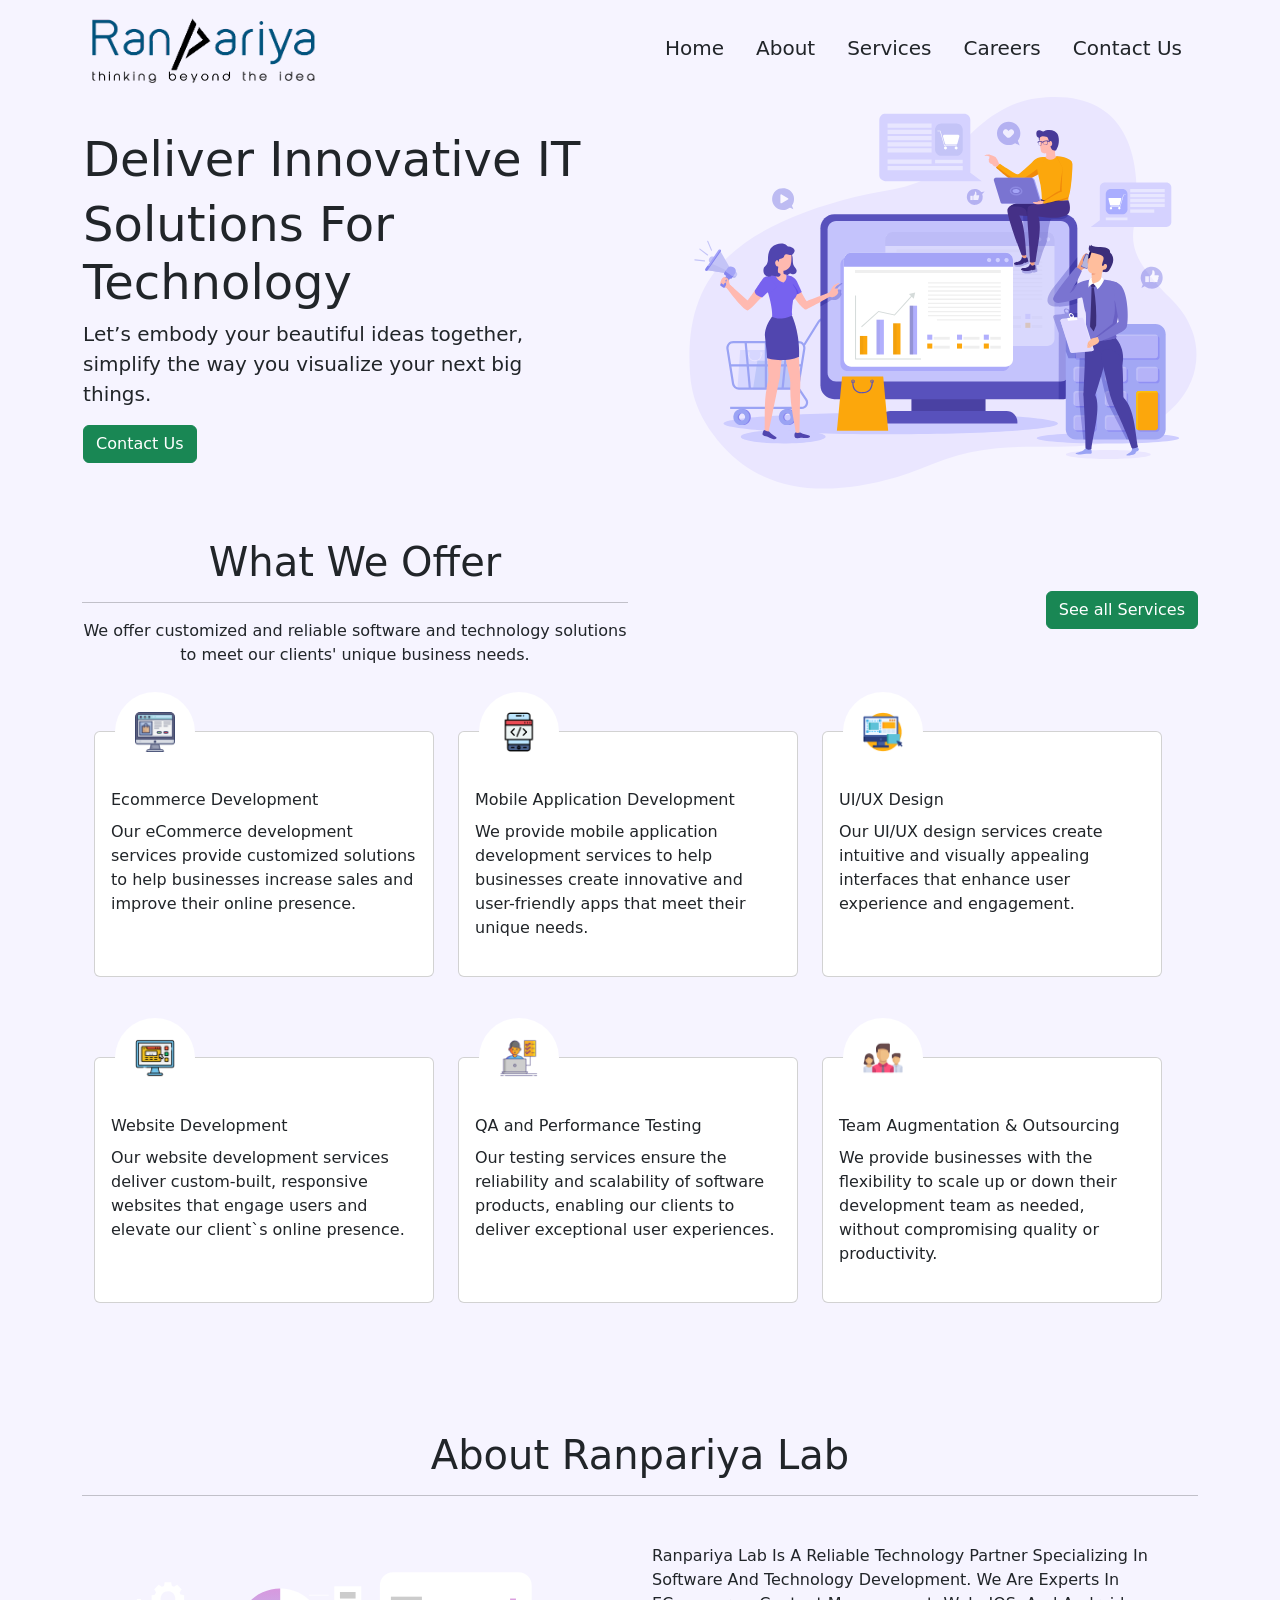
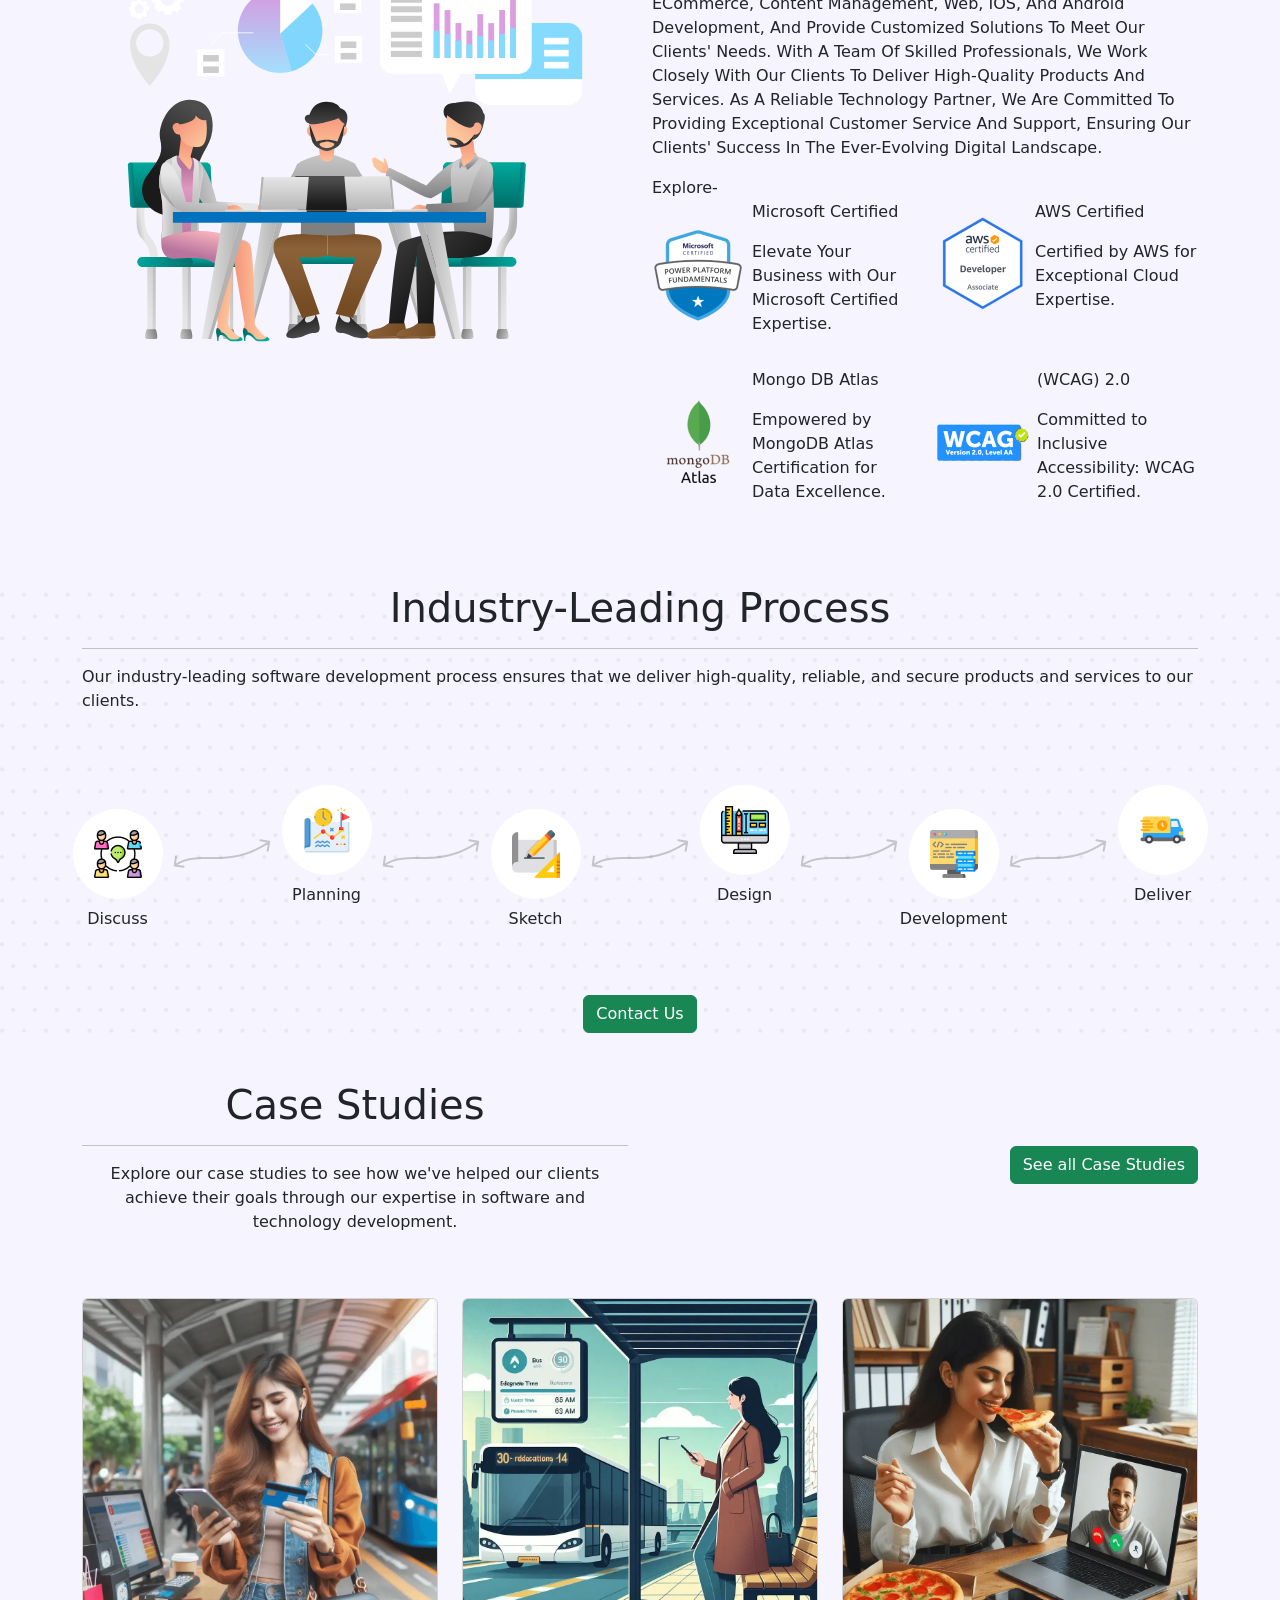
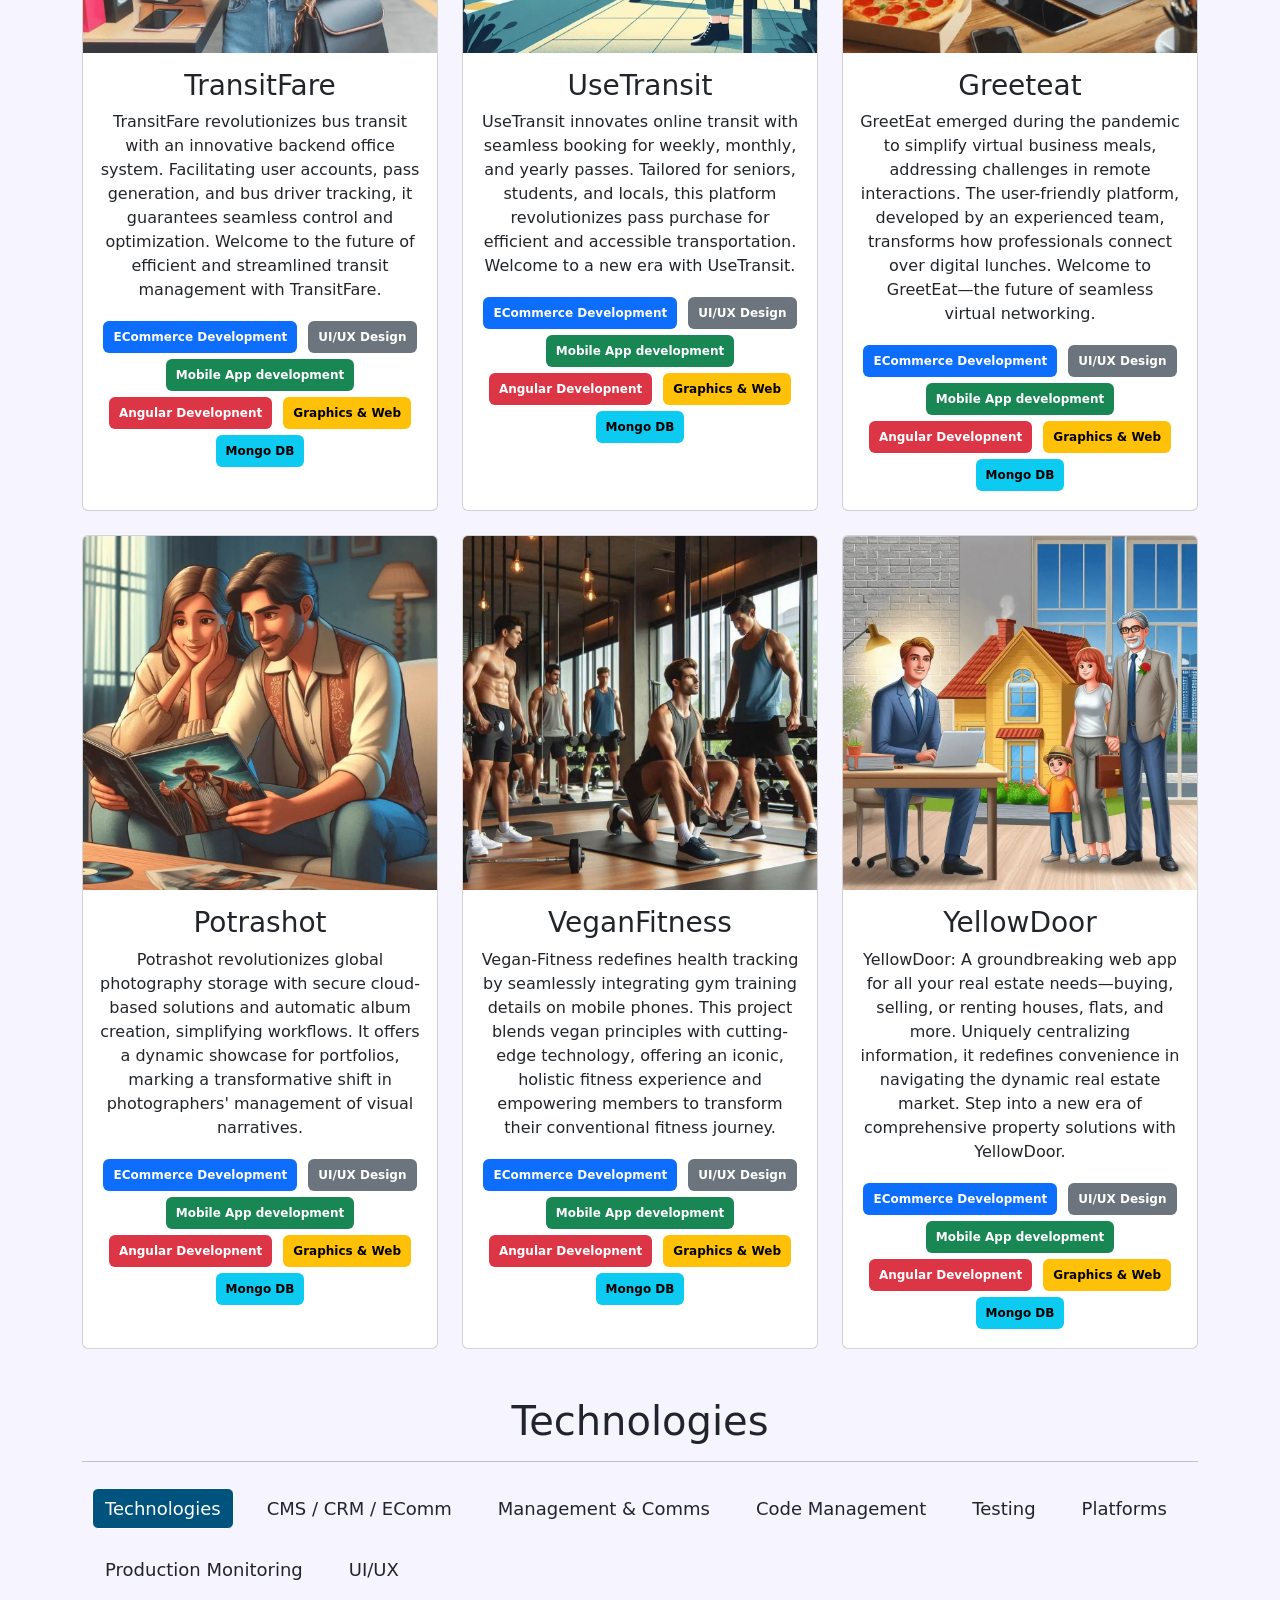
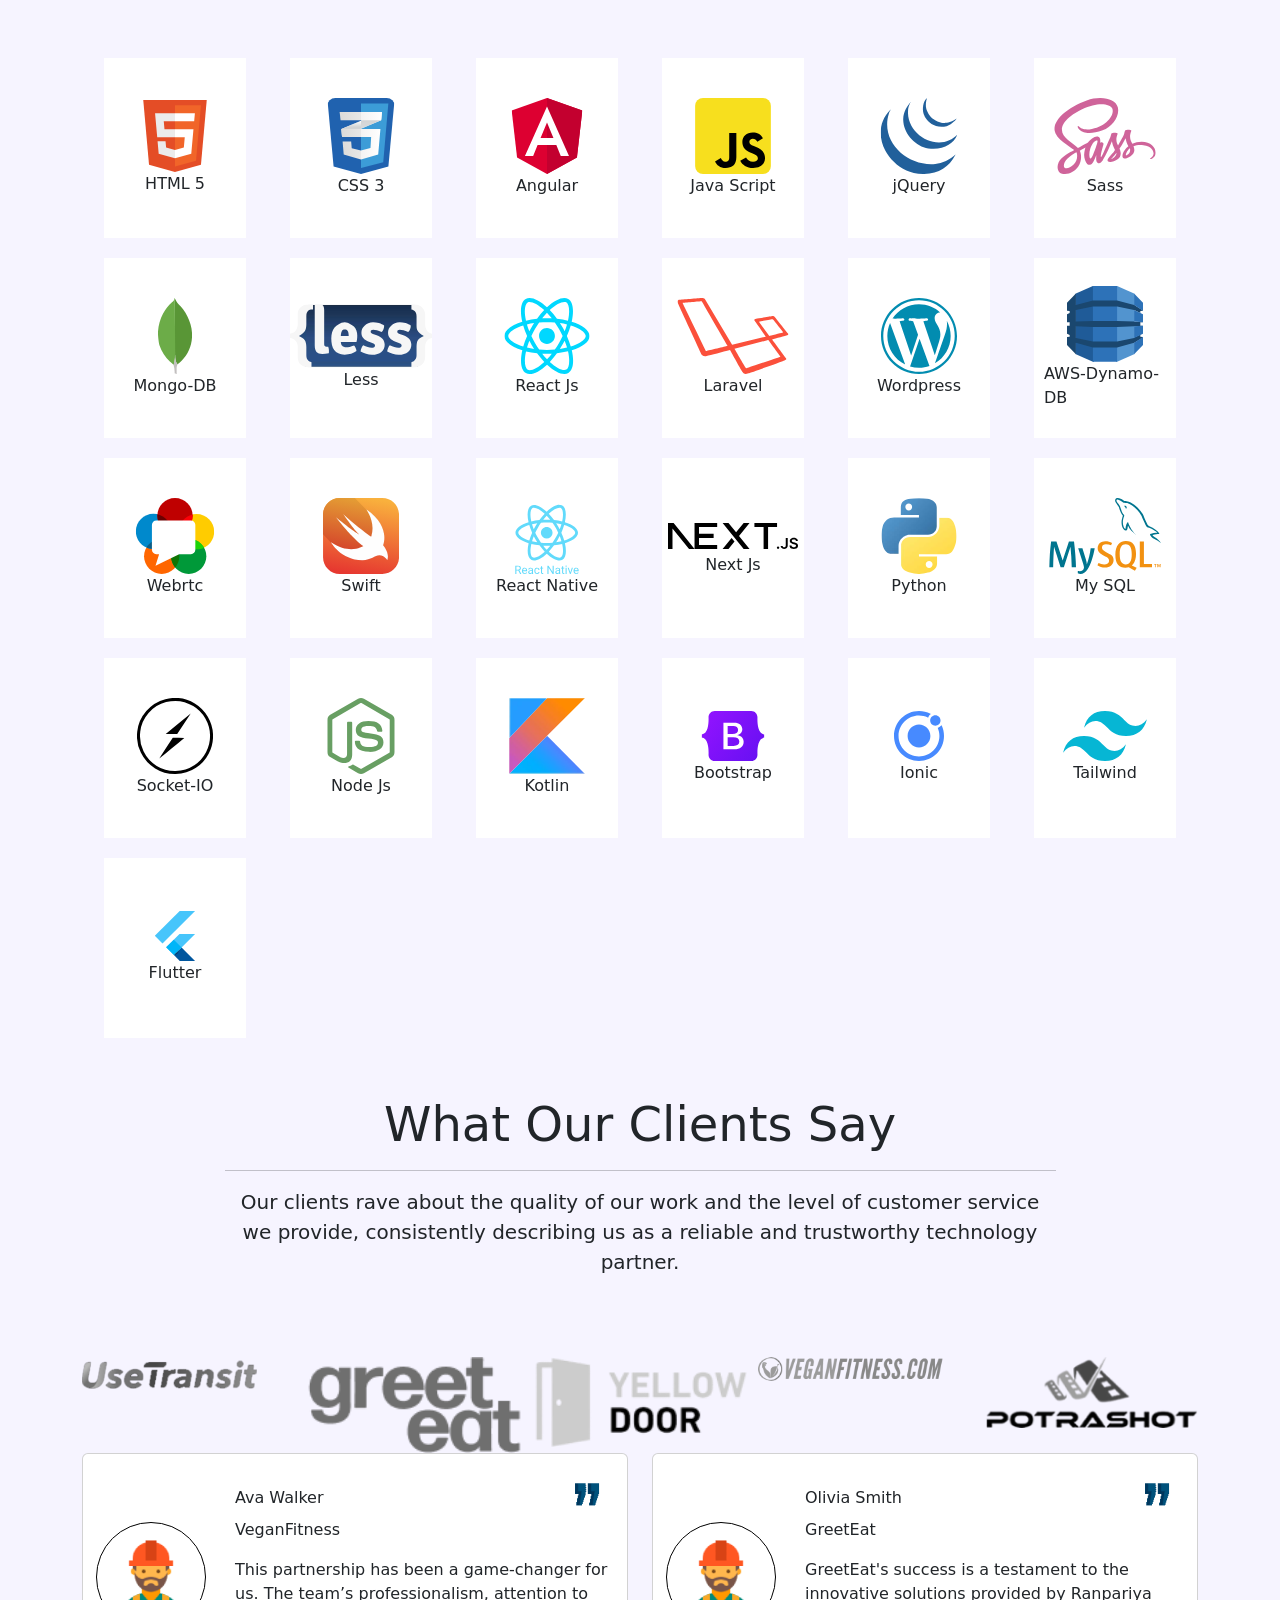
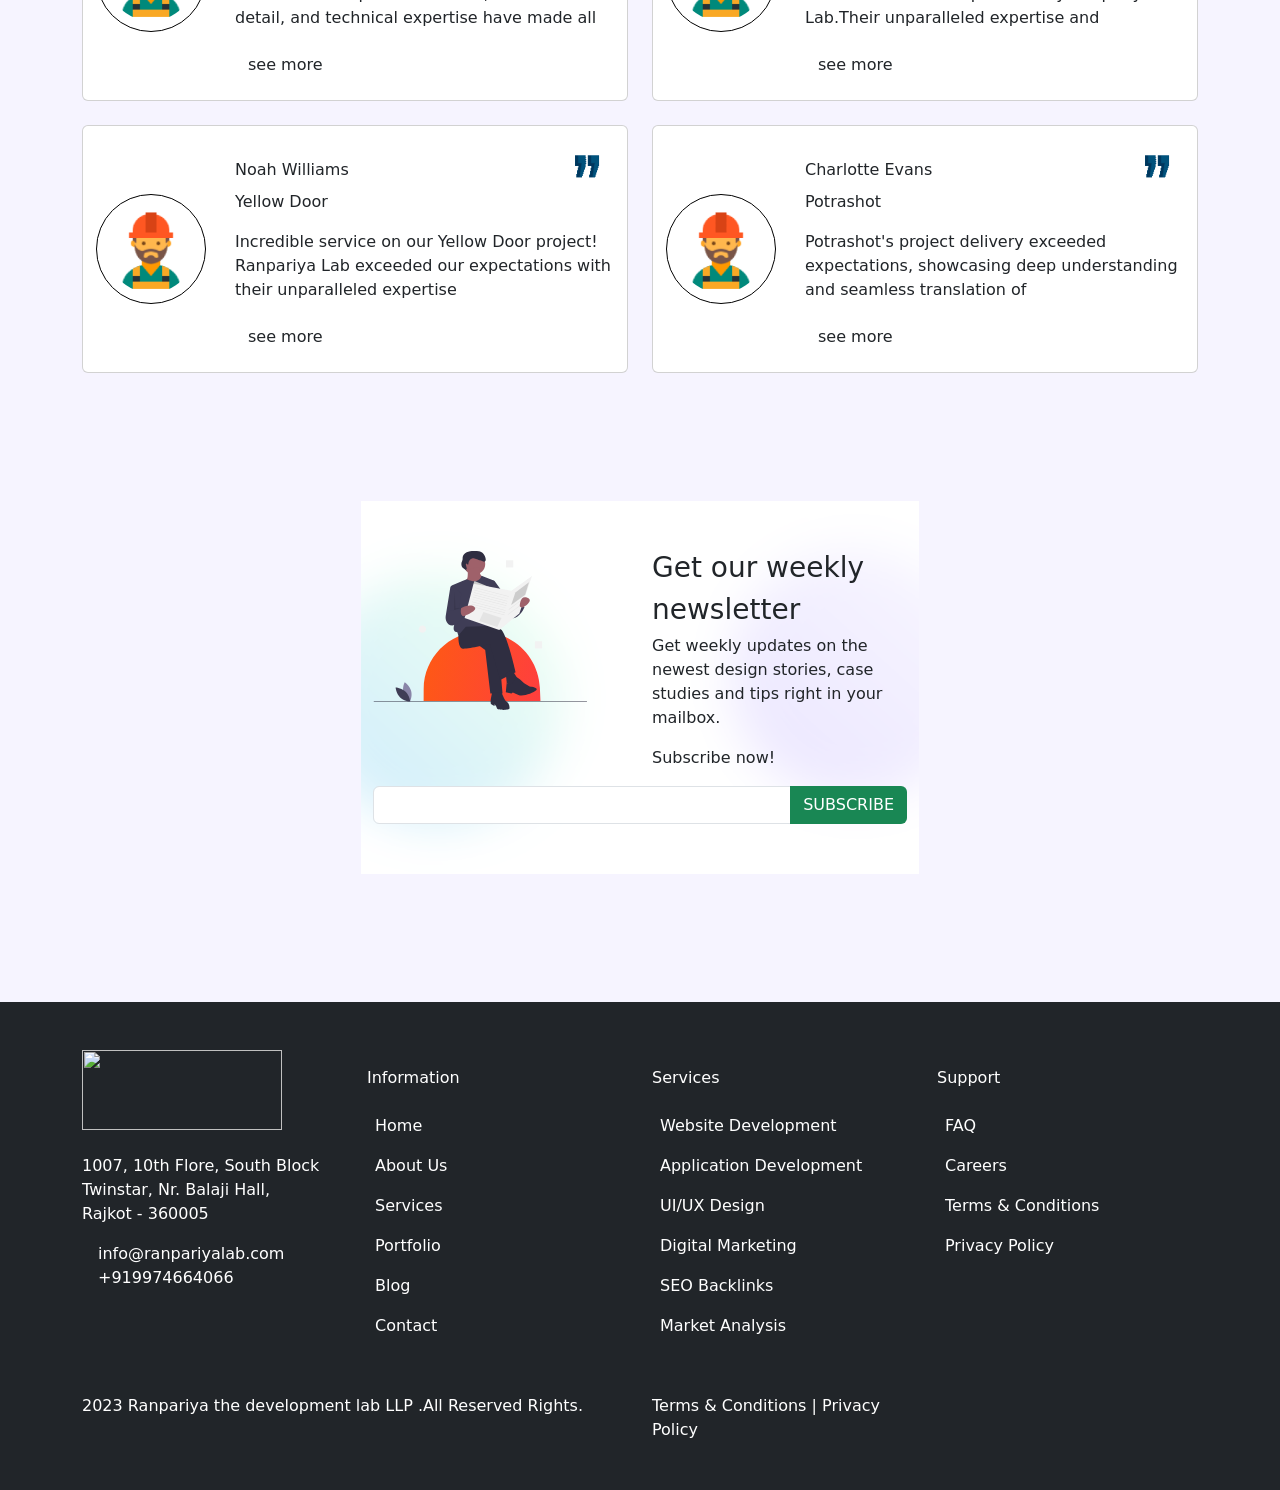
==== commit f8d81c01: "Refactor HTML structure and improve styling Updated the HTML structure and styling links, improved t" ====
--- a/RanpariyaLab- Webpage/ranpariyaLab.html
+++ b/RanpariyaLab- Webpage/ranpariyaLab.html
@@ -9,36 +9,57 @@
     <link rel="stylesheet" type="text/css" href="ranpariyaLab.css">
     <link rel="stylesheet" href="https://cdnjs.cloudflare.com/ajax/libs/font-awesome/7.0.1/css/all.min.css">
     <link rel="icon" type="image/x-icon" href="img/favicon-32x32.png">
+
+    <link rel="stylesheet" href="https://cdnjs.cloudflare.com/ajax/libs/OwlCarousel2/2.3.4/assets/owl.carousel.min.css">
+	<link rel="stylesheet" href="https://cdnjs.cloudflare.com/ajax/libs/OwlCarousel2/2.3.4/assets/owl.theme.default.min.css">
+	<script src="https://code.jquery.com/jquery-3.6.0.min.js"></script>
+	<script src="https://cdnjs.cloudflare.com/ajax/libs/OwlCarousel2/2.3.4/owl.carousel.min.js"></script>
+
 	<title>Ranpariya The Development Lab</title>
 </head>
 <body>
-	<header>
-		<nav id="navbar" class="container navbar navbar-expand mb-5">
-			<div class="container-fluid">
-				<a class="navbar-brand" href="#"><img src="img/Header-Logo.png" class="" width="250" height="80"></a>
-				<div id="navbarContent" class="collapse navbar-collapse justify-content-end">
-					<ul class="navbar-nav">
-						<li class="nav-item m-3 text-dark"><a href="#" class="nav-link text-dark text-decoration-none fs-5">Home</a></li>
-						<li class="nav-item m-3 text-dark"><a href="#" class="nav-link text-dark text-decoration-none fs-5">About</a></li>
-						<li class="nav-item m-3 text-dark"><a href="#" class="nav-link text-dark text-decoration-none fs-5">Services</a></li>
-						<li class="nav-item m-3 text-dark"><a href="#" class="nav-link text-dark text-decoration-none fs-5">Careers</a></li>
-						<li class="nav-item m-3 text-dark"><a href="#" class="nav-link text-dark text-decoration-none fs-5">Contact Us</a></li>
-					</ul>
-				</div>
-			</div>
+	<header id="header">
+		<nav class="navbar navbar-expand-lg">
+		  <div class="container">
+		    <a class="navbar-brand fw-bold" href="#"><img src="img/Header-Logo.png" class="" width="240" height="70"></a>
+
+		    <button class="navbar-toggler" type="button" data-bs-toggle="collapse" data-bs-target="#mainMenu">
+		      <span class="navbar-toggler-icon"></span>
+		    </button>
+
+		    <div class="collapse navbar-collapse" id="mainMenu">
+		      <ul class="navbar-nav ms-auto mb-2 mb-lg-0">
+		        <li class="nav-item">
+		          <a class="nav-link text-dark m-2 fs-5" href="#">Home</a>
+		        </li>
+		        <li class="nav-item">
+		          <a class="nav-link text-dark m-2 fs-5" href="#About">About</a>
+		        </li>
+		        <li class="nav-item">
+		          <a class="nav-link text-dark m-2 fs-5" href="#">Services</a>
+		        </li>
+		        <li class="nav-item">
+		          <a class="nav-link text-dark m-2 fs-5" href="#">Careers</a>
+		        </li>
+		        <li class="nav-item">
+		          <a class="nav-link text-dark m-2 fs-5" href="#">Contact Us</a>
+		        </li>
+		      </ul>
+		    </div>
+		  </div>
 		</nav>
 	</header>
 	<section id="contactUs" class="container-fluid mb-5">
 		<div class="row align-items-center justify-content-evenly">
-			<div class="col-md-5 contentText">
+			<div class="col-md-12 col-lg-5 contentText">
 				<div class="content mt-2">
-					<h1 class="h1 display-4">Deliver Innovative IT</h1>
-					<h1 class="h1 display-4">Solutions For Technolugy</h1>
+					<h1 class="h1 display-5">Deliver Innovative IT</h1>
+					<h1 class="h1 display-5">Solutions For Technology</h1>
 					<p class="fs-5">Let’s embody your beautiful ideas together, simplify the way you visualize your next big things. </p>
 					<button class="btn btn-success">Contact Us</button>
 				</div>
 			</div>
-			<div class="col-md-5 contentImage">
+			<div class="col-md-12 col-lg-5 d-flex justify-content-center contentImage">
 				<img src="img/index-banner.svg" class="img-fluid float-end" width="600">
 			</div>
 		</div>
@@ -185,54 +206,54 @@
 			<hr>
 			<p>Our industry-leading software development process ensures that we deliver high-quality, reliable, and secure products and services to our clients.</p>
 		</div>
-		<div class="container mb-5">
-			<div class="row justify-items-center">
-				<div class="col-md-1 mt-5">
+		<div class="container mb-5" >
+			<div class="row justify-content-between processImg">
+				<div class="col-md-12 col-lg-1 d-flex flex-column justify-content-center align-items-center mt-5">
 					<div class="round">
 						<img src="img/discussion.png">
 					</div>
 					<p class="text-center mt-2">Discuss</p>
 				</div>
-				<div class="col-md-1 mt-5">
+				<div class="col-md-12 col-lg-1 d-flex flex-column justify-content-center align-items-center">
 					<img src="img/Vector.svg">
 				</div>
-				<div class="col-md-1">
+				<div class="col-md-12 col-lg-1 d-flex flex-column justify-content-center align-items-center">
 					<div class="round">
 						<img src="img/planning.png">
 					</div>
 					<p class="text-center mt-2">Planning</p>
 				</div>
-				<div class="col-md-1 mt-5">
-					<img src="img/Vector.svg" style="transform: rotate(45deg);">
-				</div>
-				<div class="col-md-1 mt-5">
+				<div class="col-md-12 col-lg-1 d-flex flex-column justify-content-center align-items-center">
+					<img src="img/Vector.svg" class="arrow">
+				</div>
+				<div class="col-md-12 col-lg-1 d-flex flex-column justify-content-center align-items-center mt-5">
 					<div class="round">
 						<img src="img/sketch.png">
 					</div>
 					<p class="text-center mt-2">Sketch</p>
 				</div>
-				<div class="col-md-1 mt-5">
+				<div class="col-md-12 col-lg-1 d-flex flex-column justify-content-center align-items-center">
 					<img src="img/Vector.svg">
 				</div>
-				<div class="col-md-1">
+				<div class="col-md-12 col-lg-1 d-flex flex-column justify-content-center align-items-center">
 					<div class="round">
 						<img src="img/graphic-design-home.png">
 					</div>
 					<p class="text-center mt-2">Design</p>
 				</div>
-				<div class="col-md-1 mt-5">
-					<img src="img/Vector.svg" style="transform: rotate(45deg);">
-				</div>
-				<div class="col-md-1 mt-5">
+				<div class="col-md-12 col-lg-1 d-flex flex-column justify-content-center align-items-center">
+					<img src="img/Vector.svg" class="arrow">
+				</div>
+				<div class="col-md-12 col-lg-1 d-flex flex-column justify-content-center align-items-center mt-5">
 					<div class="round">
 						<img src="img/data.png">
 					</div>
 					<p class="text-center mt-2">Development</p>
 				</div>
-				<div class="col-md-1 mt-5">
+				<div class="col-md-12 col-lg-1 d-flex flex-column justify-content-center align-items-center">
 					<img src="img/Vector.svg">
 				</div>
-				<div class="col-md-1">
+				<div class="col-md-12 col-lg-1 d-flex flex-column justify-content-center align-items-center">
 					<div class="round">
 						<img src="img/fast-delivery.png">
 					</div>
@@ -768,35 +789,59 @@
 				<p class="fs-5">Our clients rave about the quality of our work and the level of customer service we provide, consistently describing us as a reliable and trustworthy technology partner. </p>
 			</div>
 		</div>
-		<div class="animation mb-5">
-			<div class="">
-				<div id="demo" class="carousel slide" data-bs-ride="carousel">
-					<div class="carousel-inner active">
-						<div class="carousel-item active">
-							<img src="img/Client-slider/Transit fare.png" class="d-block" style="max-width:100%">
-						</div>
-						<div class="carousel-item">
-							<img src="img/Client-slider/UseTransit.png" class="d-block" style="max-width:100%">
-						</div>
-						<div class="carousel-item">
-							<img src="img/Client-slider/Greet eat.png" class="d-block" style="max-width:100%">
-						</div>
-						<div class="carousel-item">
-							<img src="img/Client-slider/Yellow-Door-Logo.png" class="d-block" style="max-width:100%">
-						</div>
-						<div class="carousel-item">
-							<img src="img/Client-slider/vf-external-full-logo-transparent.png" class="d-block" style="max-width:100%">
-						</div>
-						<div class="carousel-item" class="d-block">
-							<img src="img/Client-slider/potrashot-logo.png" style="max-width:100%">
-						</div>
+		<div class="animation mt-5" id="slider">
+			<div class="owl-carousel owl-loaded">
+				<div class="owl-stage-outer">
+					<div class="owl-stage">
+						<div class="owl-item">
+							<div class="item">
+								<div class="img">
+									<img src="img/Client-slider/Transit fare.png" style="max-width:100%">									
+								</div>
+							</div>
+						</div>
+						<div class="owl-item">
+							<div class="item">
+								<div class="img">
+									<img src="img/Client-slider/UseTransit.png" style="max-width:100%">									
+								</div>
+							</div>
+						</div>
+						<div class="owl-item">
+							<div class="item">
+								<div class="img">
+									<img src="img/Client-slider/Greet eat.png" style="max-width:100%">
+								</div>
+							</div>
+						</div>
+						<div class="owl-item">
+							<div class="item">
+								<div class="img">
+									<img src="img/Client-slider/Yellow-Door-Logo.png" style="max-width:100%">
+								</div>
+							</div>
+						</div>
+						<div class="owl-item">
+							<div class="item">
+								<div class="img">
+									<img src="img/Client-slider/vf-external-full-logo-transparent.png" style="max-width:100%">
+								</div>
+							</div>
+						</div>
+						<div class="owl-item">
+							<div class="item">
+								<div class="img">
+									<img src="img/Client-slider/potrashot-logo.png" style="max-width:100%">
+								</div>
+							</div>
+						</div>						
 					</div>
 				</div>
 			</div>
 		</div>
 		<div class="row g-4 mb-5">
 			<div class="col-md-12 col-lg-6">
-				<div class="card h-100 d-flex flex-md-row">
+				<div class="card d-flex flex-md-row">
 					<div class="row g-0">
 						<img src="img/quotation-mark-second.gif" class="gif">
 						<div class="round col-md-3">
@@ -806,15 +851,15 @@
 							<div class="card-body">
 							    <p class="card-title mt-3">Ava Walker</p>
 							    <p class="card-text text-justify">VeganFitness</p>
-							    <p class="card-text text-justify">This partnership has been a game-changer for us. The team’s professionalism, attention to detail, and technical expertise have made all <span class="d-none"> the difference. Their work has added immense value to our business, and we couldn’t be happier with the results.</span></p>
-							    <button class="btn">see all</button>
+							    <p class="card-text text-justify">This partnership has been a game-changer for us. The team’s professionalism, attention to detail, and technical expertise have made all <span class="d-none span"> the difference. Their work has added immense value to our business, and we couldn’t be happier with the results.</span></p>
+							    <button class="btn display">see more</button>
 							</div>
 						</div>
 					</div>
 				</div>
 			</div>
 			<div class="col-md-12 col-lg-6">
-				<div class="card h-100 d-flex flex-md-row">
+				<div class="card d-flex flex-md-row">
 					<div class="row g-0">
 						<img src="img/quotation-mark-second.gif" class="gif">
 						<div class="round col-md-3">
@@ -824,15 +869,15 @@
 							<div class="card-body">
 							    <p class="card-title mt-3">Olivia Smith</p>
 							    <p class="card-text text-justify">GreetEat</p>
-							    <p class="card-text text-justify">GreetEat's success is a testament to the innovative solutions provided by Ranpariya Lab.Their unparalleled expertise and <span class="d-none"> commitment to excellence transformed our vision into reality. Ranpariya Lab's exceptional service and technical prowess truly set them apart.</span></p>
-							    <button class="btn">see all</button>
+							    <p class="card-text text-justify">GreetEat's success is a testament to the innovative solutions provided by Ranpariya Lab.Their unparalleled expertise and <span class="d-none span"> commitment to excellence transformed our vision into reality. Ranpariya Lab's exceptional service and technical prowess truly set them apart.</span></p>
+							    <button class="btn display">see more</button>
 							</div>
 						</div>
 					</div>
 				</div>
 			</div>
 			<div class="col-md-12 col-lg-6">
-				<div class="card h-100 d-flex flex-md-row">
+				<div class="card d-flex flex-md-row">
 					<div class="row g-0">
 						<img src="img/quotation-mark-second.gif" class="gif">
 						<div class="round col-md-3">
@@ -842,15 +887,15 @@
 							<div class="card-body">
 							    <p class="card-title mt-3">Noah Williams</p>
 							    <p class="card-text text-justify">Yellow Door</p>
-							    <p class="card-text text-justify">Incredible service on our Yellow Door project! Ranpariya Lab exceeded our expectations with their unparalleled expertise <span class="d-none"> and unwavering commitment to excellence. Their team's attention to detail and prompt communication made the entire experience seamless and highly satisfying.</span></p>
-							    <button class="btn">see all</button>
+							    <p class="card-text text-justify">Incredible service on our Yellow Door project! Ranpariya Lab exceeded our expectations with their unparalleled expertise <span class="d-none span"> and unwavering commitment to excellence. Their team's attention to detail and prompt communication made the entire experience seamless and highly satisfying.</span></p>
+							    <button class="btn display">see more</button>
 							</div>
 						</div>
 					</div>
 				</div>
 			</div>
 			<div class="col-md-12 col-lg-6">
-				<div class="card h-100 d-flex flex-md-row">
+				<div class="card d-flex flex-md-row">
 					<div class="row g-0">
 						<img src="img/quotation-mark-second.gif" class="gif">
 						<div class="round col-md-3">
@@ -860,8 +905,8 @@
 							<div class="card-body">
 							    <p class="card-title mt-3">Charlotte Evans</p>
 							    <p class="card-text text-justify">Potrashot</p>
-							    <p class="card-text text-justify">Potrashot's project delivery exceeded expectations, showcasing deep understanding and seamless translation of <span class="d-none"> requirements into a visually stunning, highly functional application. Their commitment to quality and expertise ensures success, making them highly recommended for top-notch development projects.</span></p>
-							    <button class="btn">see all</button>
+							    <p class="card-text text-justify">Potrashot's project delivery exceeded expectations, showcasing deep understanding and seamless translation of <span class="d-none span"> requirements into a visually stunning, highly functional application. Their commitment to quality and expertise ensures success, making them highly recommended for top-notch development projects.</span></p>
+							    <button class="btn display">see more</button>
 							</div>
 						</div>
 					</div>
@@ -888,8 +933,8 @@
 			</div>
 		</div>
 	</section>
-	<section id="footer" class="text-bg-dark">
-		<div class="container pt-5">
+	<footer id="footer" class="text-bg-dark">
+		<div class="container py-5">
 			<div class="row">
 				<div class="col-lg-3 col-md-12">
 					<div class="h-100" id="address">
@@ -960,6 +1005,9 @@
 				</div>
 			</div>
 		</div>
-	</section>
+	</footer>
+
+	<script src="ranpariyaLab.js"></script>
+
 </body>
 </html>
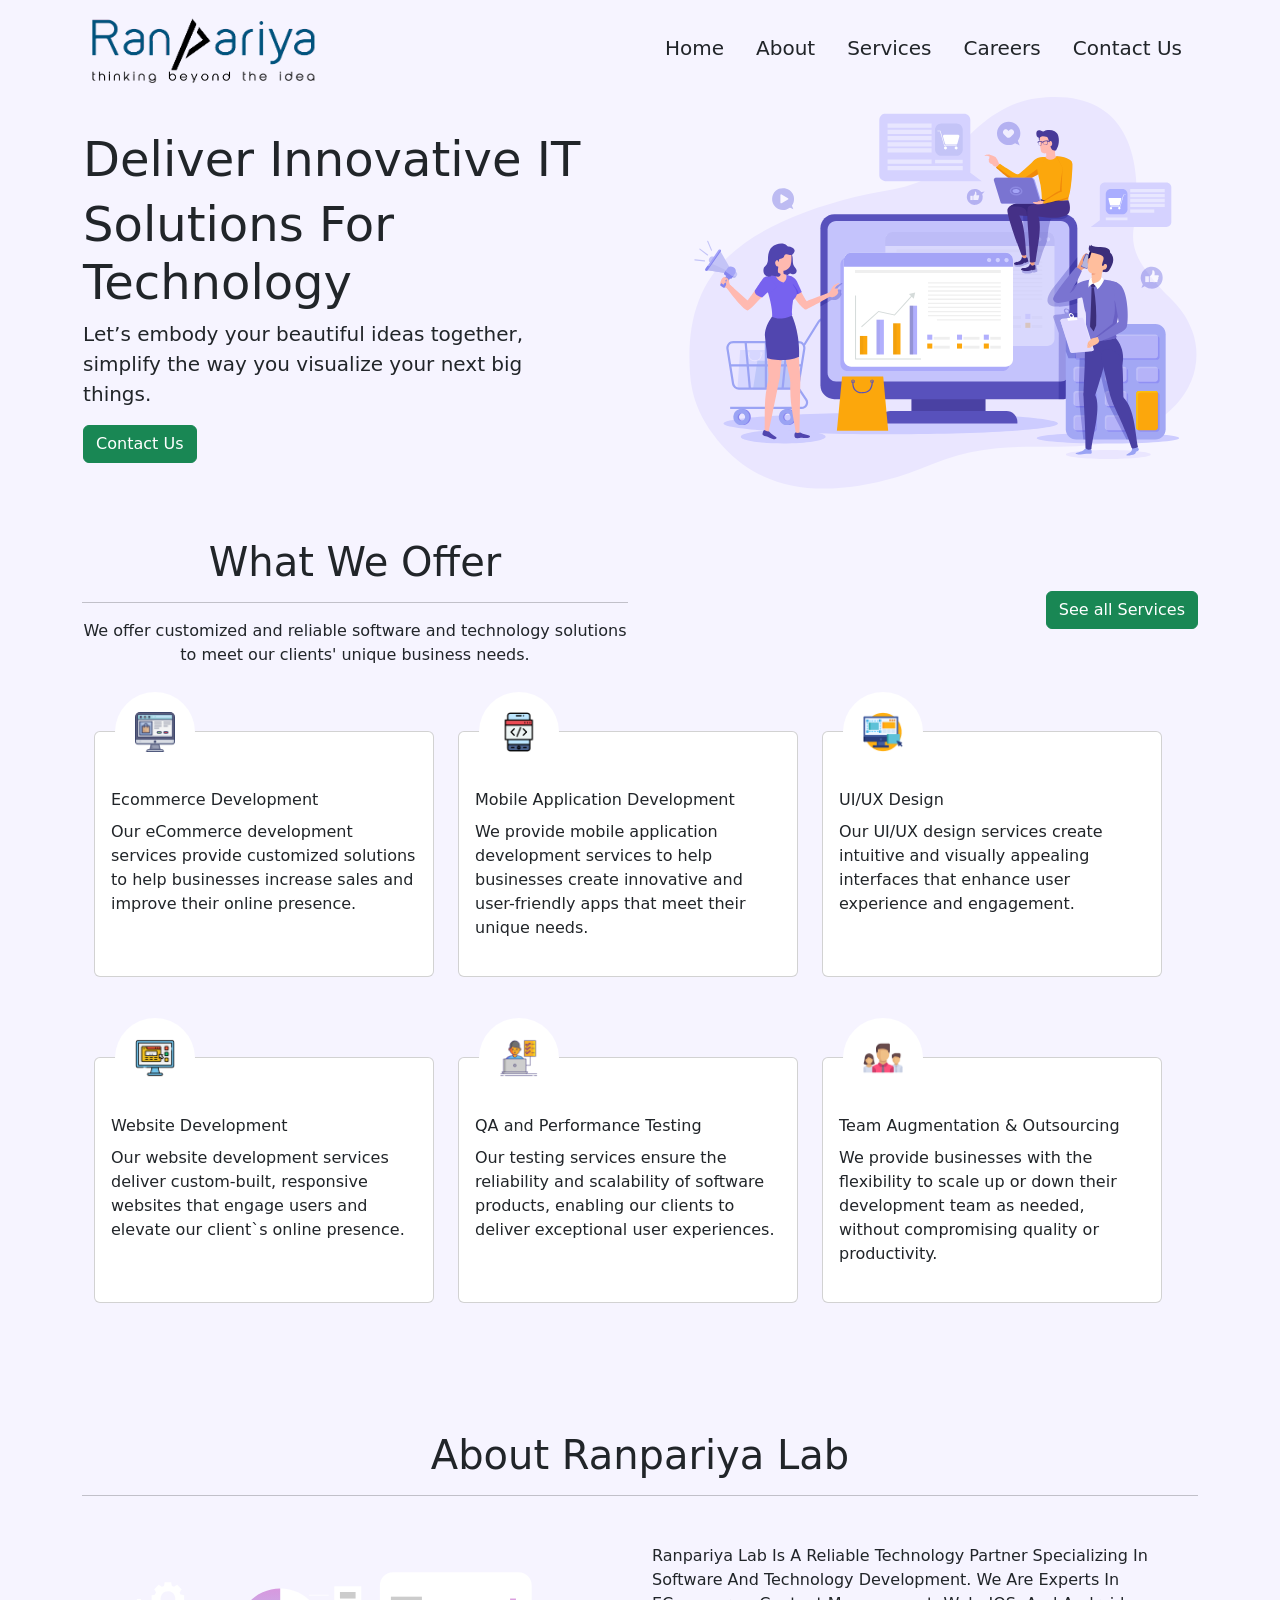
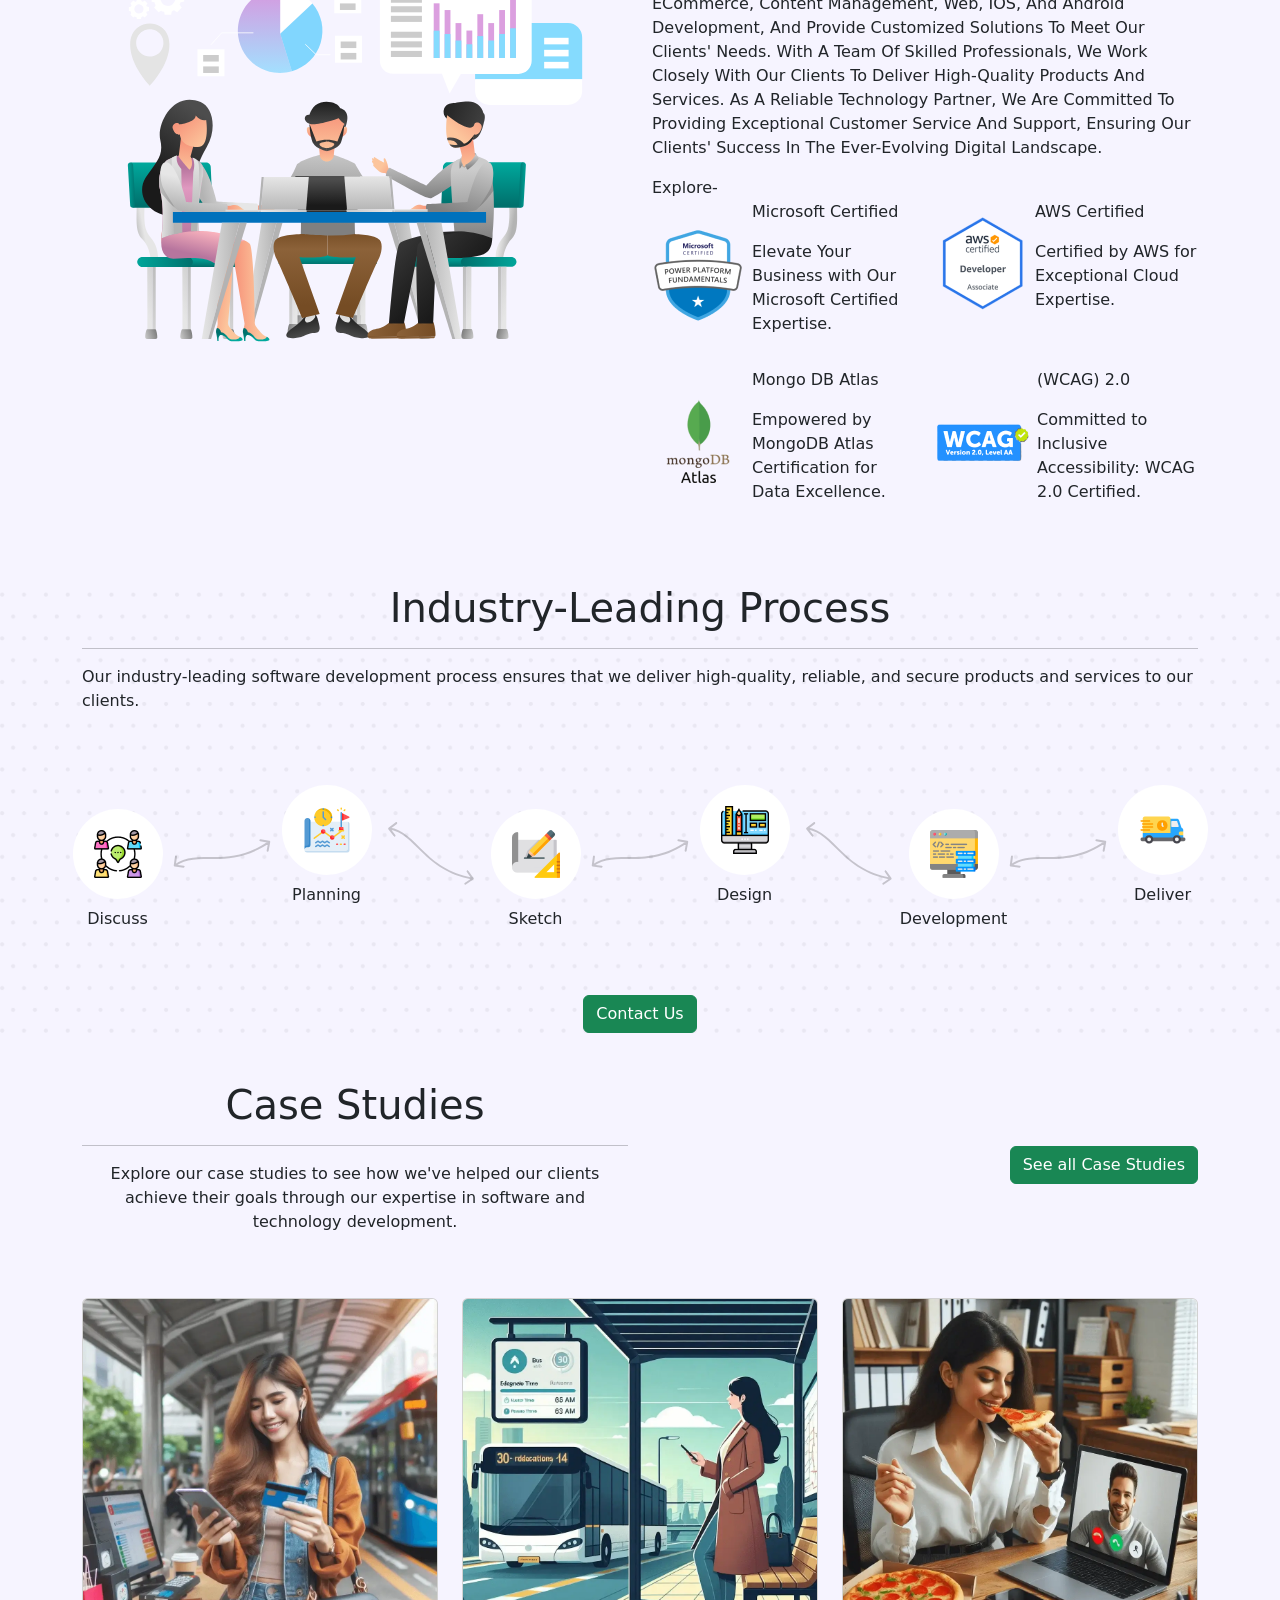
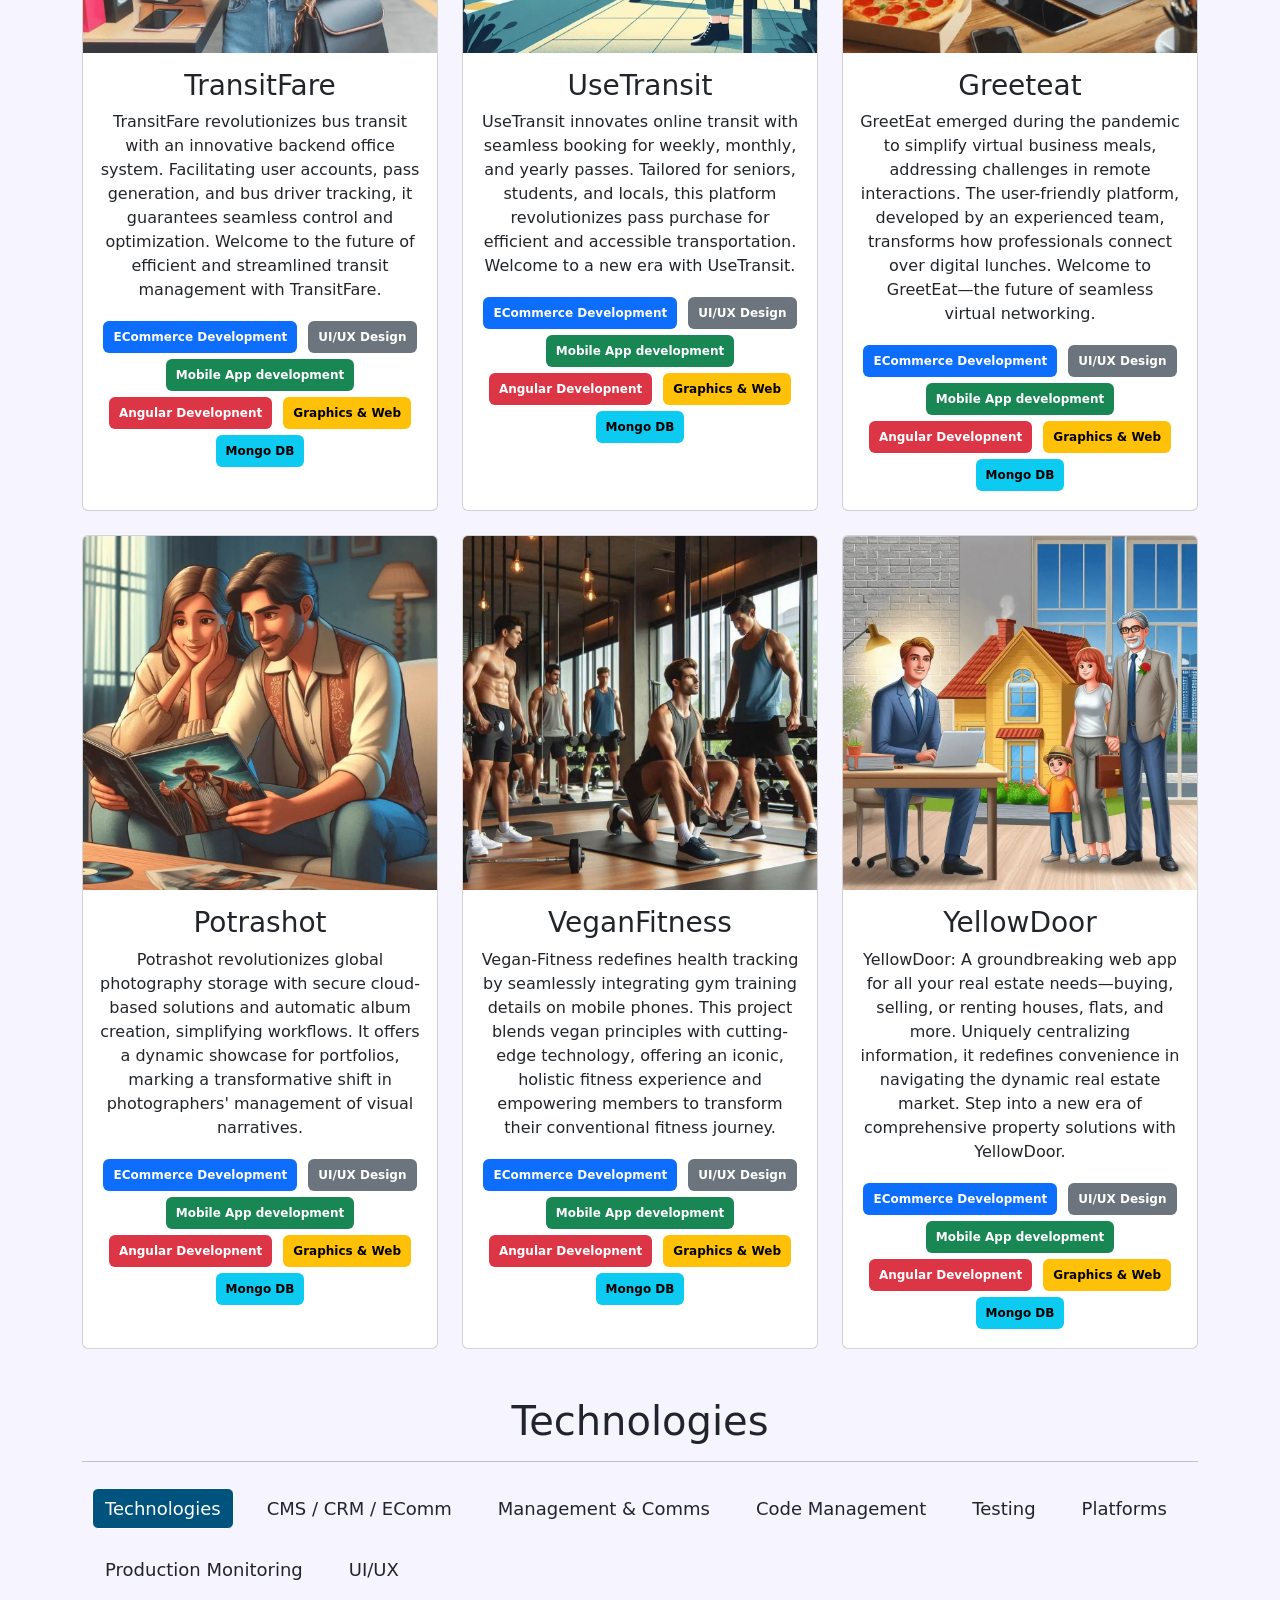
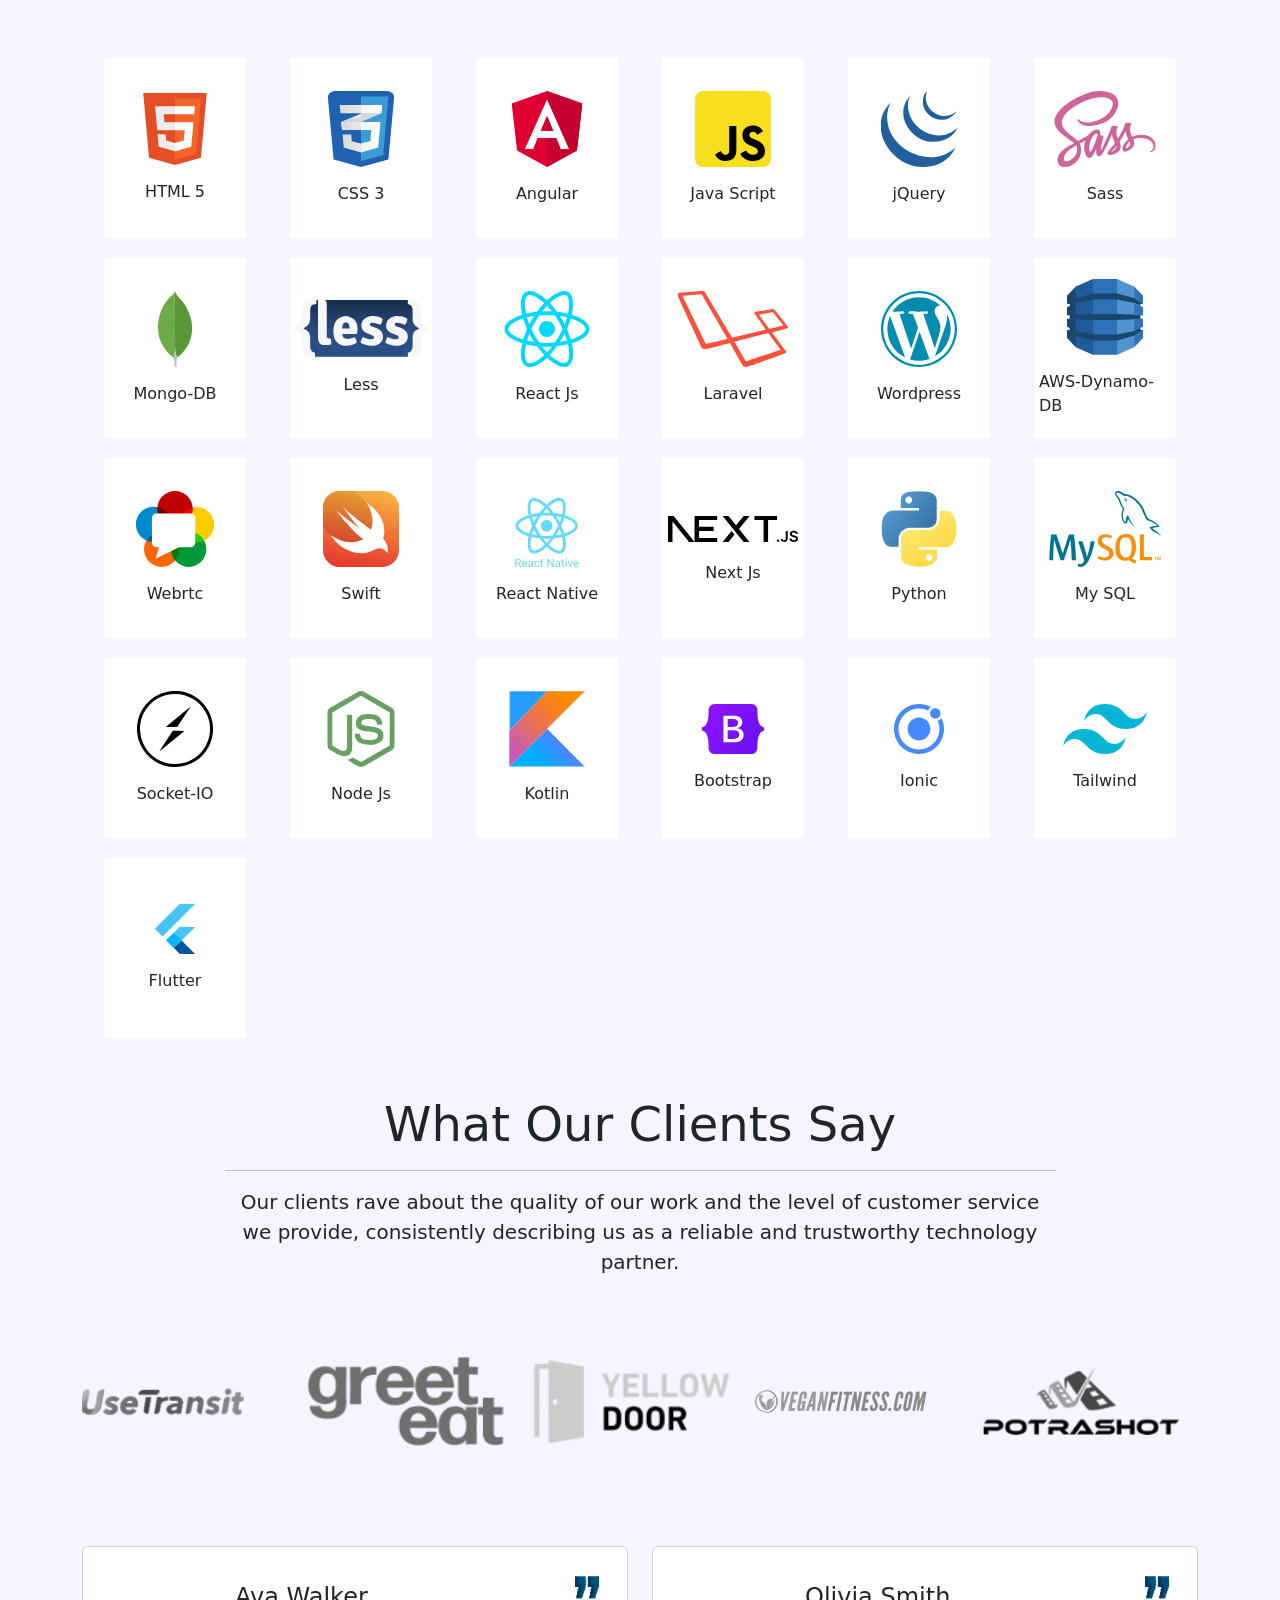
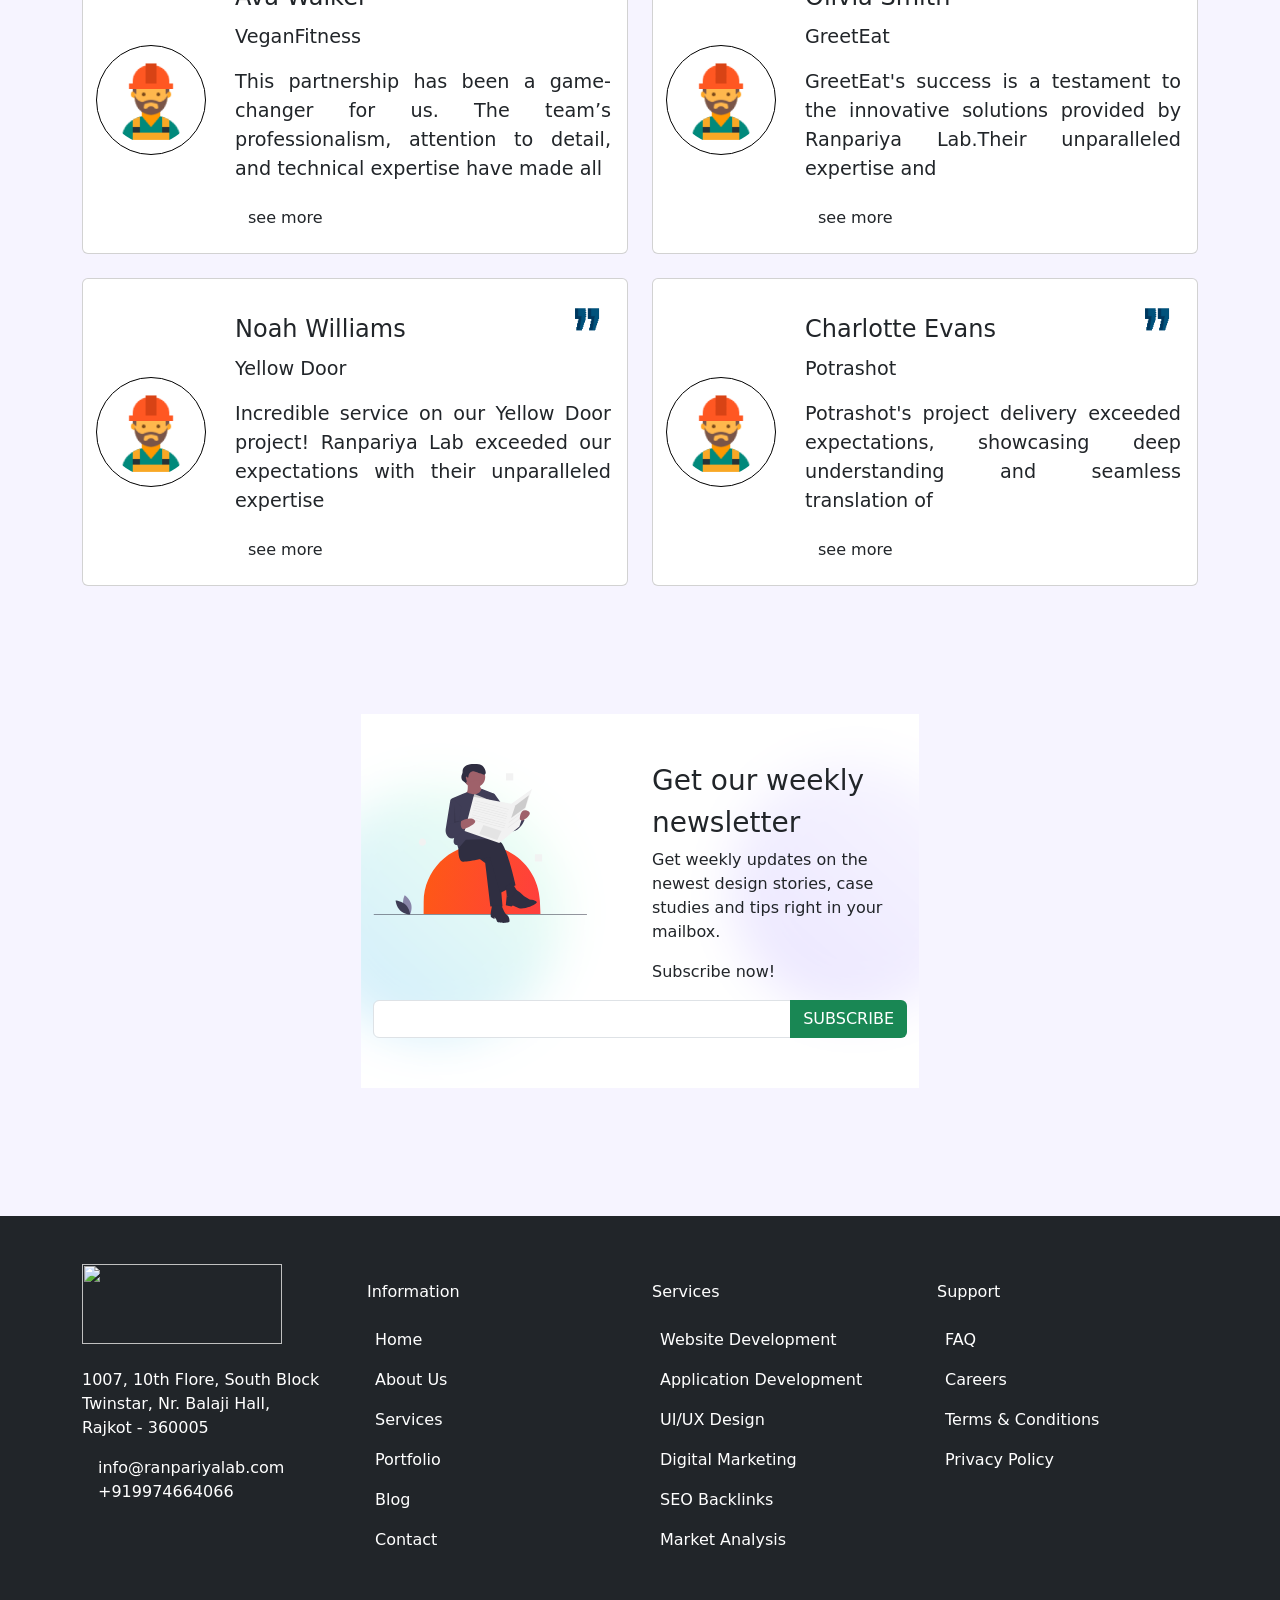
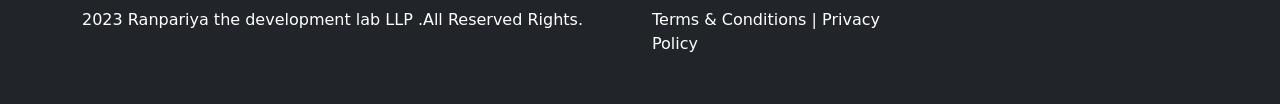
==== commit 81b29f18: "Update ranpariyaLab.html" ====
--- a/RanpariyaLab- Webpage/ranpariyaLab.html
+++ b/RanpariyaLab- Webpage/ranpariyaLab.html
@@ -63,7 +63,7 @@
 				<img src="img/index-banner.svg" class="img-fluid float-end" width="600">
 			</div>
 		</div>
-	</section>
+	</section>	
 	<section id="services" class="container mt-3 mb-5">
 		<div class="row align-items-center">
 			<div class="col-md-6 text-center">
@@ -915,12 +915,12 @@
 		</div>
 	</section>
 	<section id="newsletter" class="mb-5">
-		<div class="container d-flex justify-content-center">
+		<div class="container-md d-flex justify-content-center">
 			<div class="row w-50 news">
-				<div class="col-6">
+				<div class="col-md-6">
 					<img src="img/news-letter.svg">
 				</div>
-				<div class="col-6">
+				<div class="col-md-6">
 					<h3>Get our weekly</h3>
 					<h3>newsletter</h3>
 					<p>Get weekly updates on the newest design stories, case studies and tips right in your mailbox.</p>
--- a/RanpariyaLab- Webpage/ranpariyaLab.css
+++ b/RanpariyaLab- Webpage/ranpariyaLab.css
@@ -5,6 +5,9 @@
 }
 html body{
 	background-color: #f6f4ff;
+}
+.fixed-top{
+	background-color: rgba(252, 254, 255, 0.8);
 }
 #service-CardDeclaration .row .card-container{
 	margin-bottom: 80px;
@@ -44,12 +47,10 @@
 .service-card .card-body .card-title{
 	margin-top: 40px;
 }
+.processImg .arrow{
+	transform: rotate(45deg);
+}
 #project-card .row .card{
-/*	margin: auto;
-	width: 32%;
-	display: flex;
-	justify-content: space-between;
-	border-radius: 10px;*/
 	font-size: 16px;
 	font-weight: 500;
 }
@@ -61,12 +62,17 @@
 	width: auto;
 	height: 180px;
 	margin: 10px;
-	padding: 10px;
+	padding: 5px;
 	background-color: white;
 	display: flex;
 	flex-direction: column;
 	align-items: center;
 	justify-content: center;
+}
+.tech-img img{
+	max-width: 100%;
+	margin-bottom: 15px;
+	height: auto;
 }
 #techbutton .btn{
 	margin: 10px;
@@ -80,6 +86,16 @@
 #techbutton button:hover{
 	color: white;
 	background-color: #00537d;
+}
+#client .animation{
+	margin-bottom: 100px !important;
+}
+.owl-stage{
+	display: flex;
+	align-items: center;
+}
+.owl-stage .owl-item .item{
+	width: 200px;
 }
 #client .animation img{
 	filter: grayscale(100%);
@@ -98,8 +114,6 @@
 	display: flex;
 	justify-content: center;
 	align-items: center;
-	/*border: 1px solid black;
-	border-radius: 50%;*/
 }
 #client .row .round img{
 	width: 110px;
@@ -107,6 +121,14 @@
 	padding: 10px;
 	border: 1px solid black;
 	border-radius: 50%;
+}
+#client .card-body .card-title{
+	font-size: 1.5rem;
+	font-weight: 500;
+}
+#client .card-body .card-text{
+	font-size: 1.2rem;
+	text-align: justify;
 }
 #newsletter .news{
 	margin: 80px 0px;
@@ -119,3 +141,25 @@
 	background-size: cover;
 	background-position: center;
 }
+
+@media screen and (max-width: 767px){
+    #client .row .round{
+    	display: block;
+    	position: relative;
+    	left: 20px;
+    	top: 20px;
+    }
+}
+
+@media screen and (max-width: 991px) {
+	.processImg .mt-5{
+		margin: 0px !important;
+	}
+	.processImg >div{
+		margin: 10px !important;
+	}
+    .processImg >div:nth-child(even) img{
+    	transform: rotate(100deg) !important;
+    	margin: 20px 0;
+    }
+}
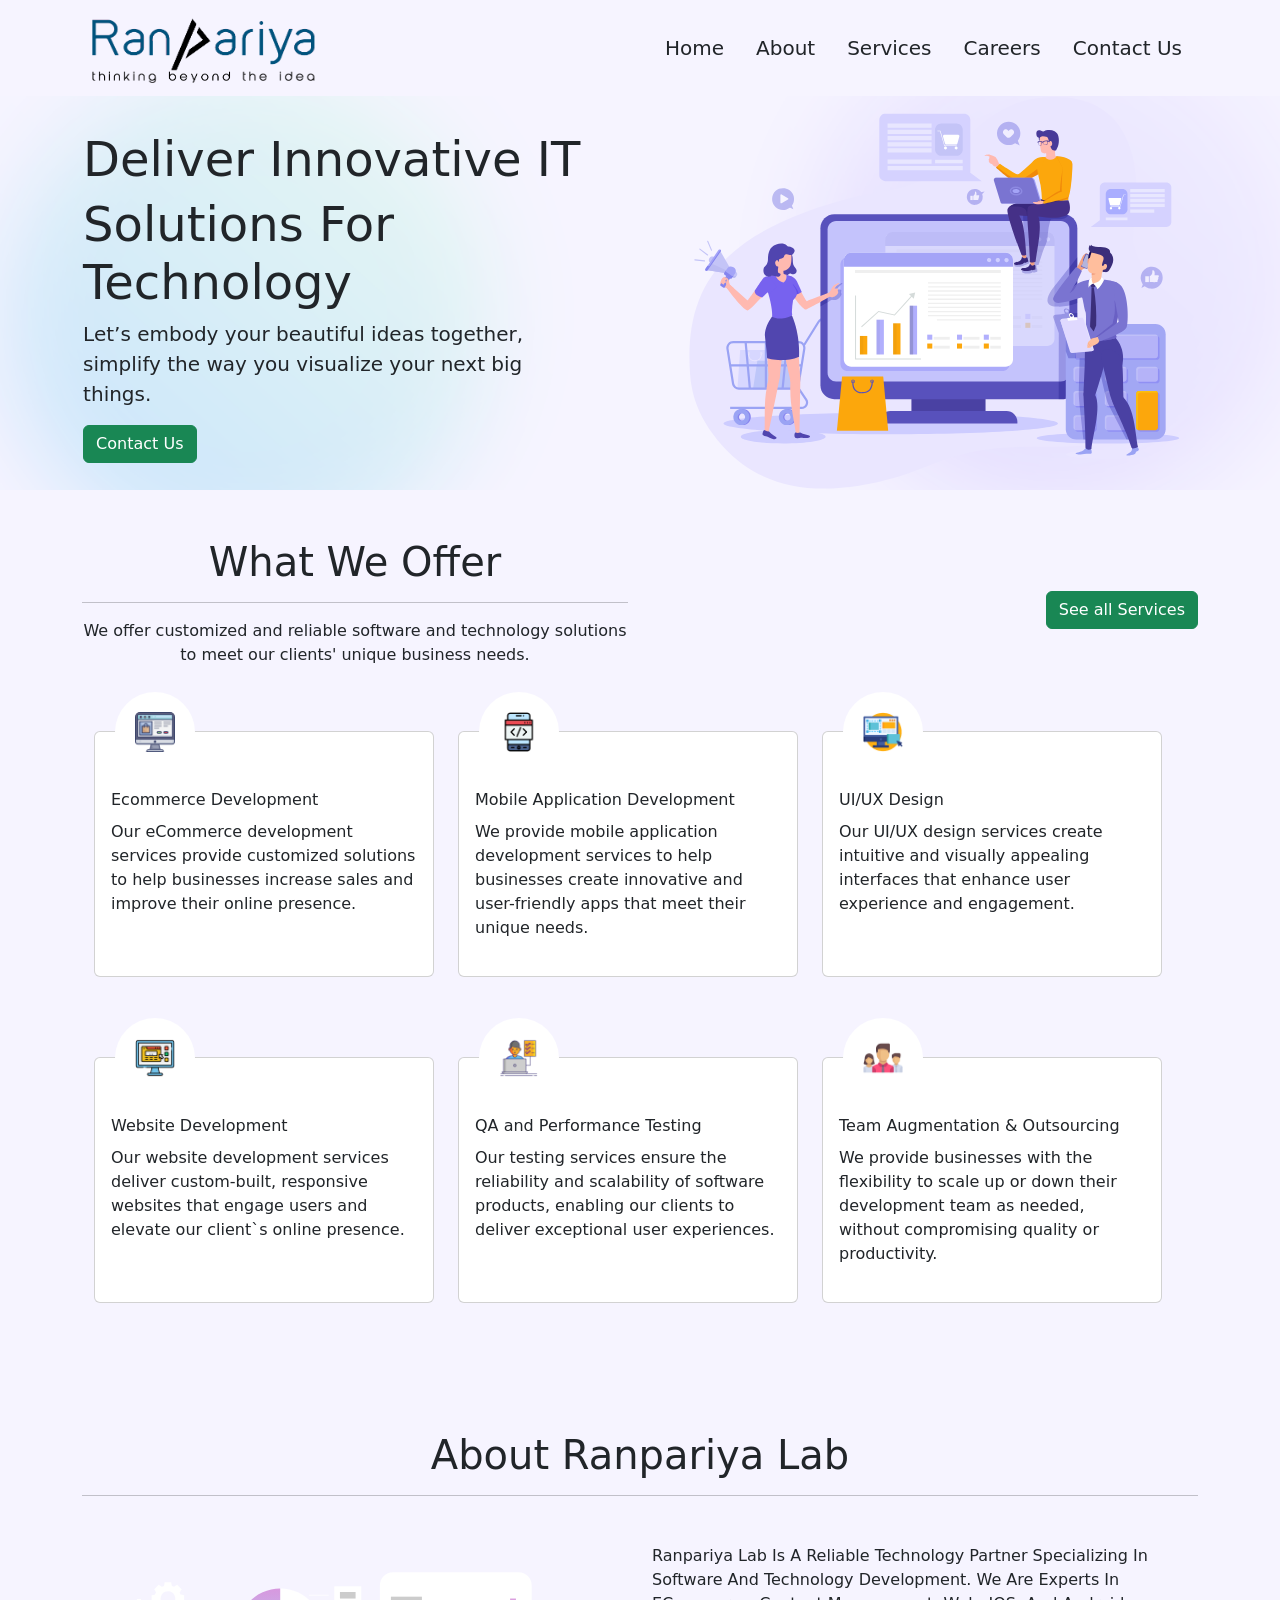
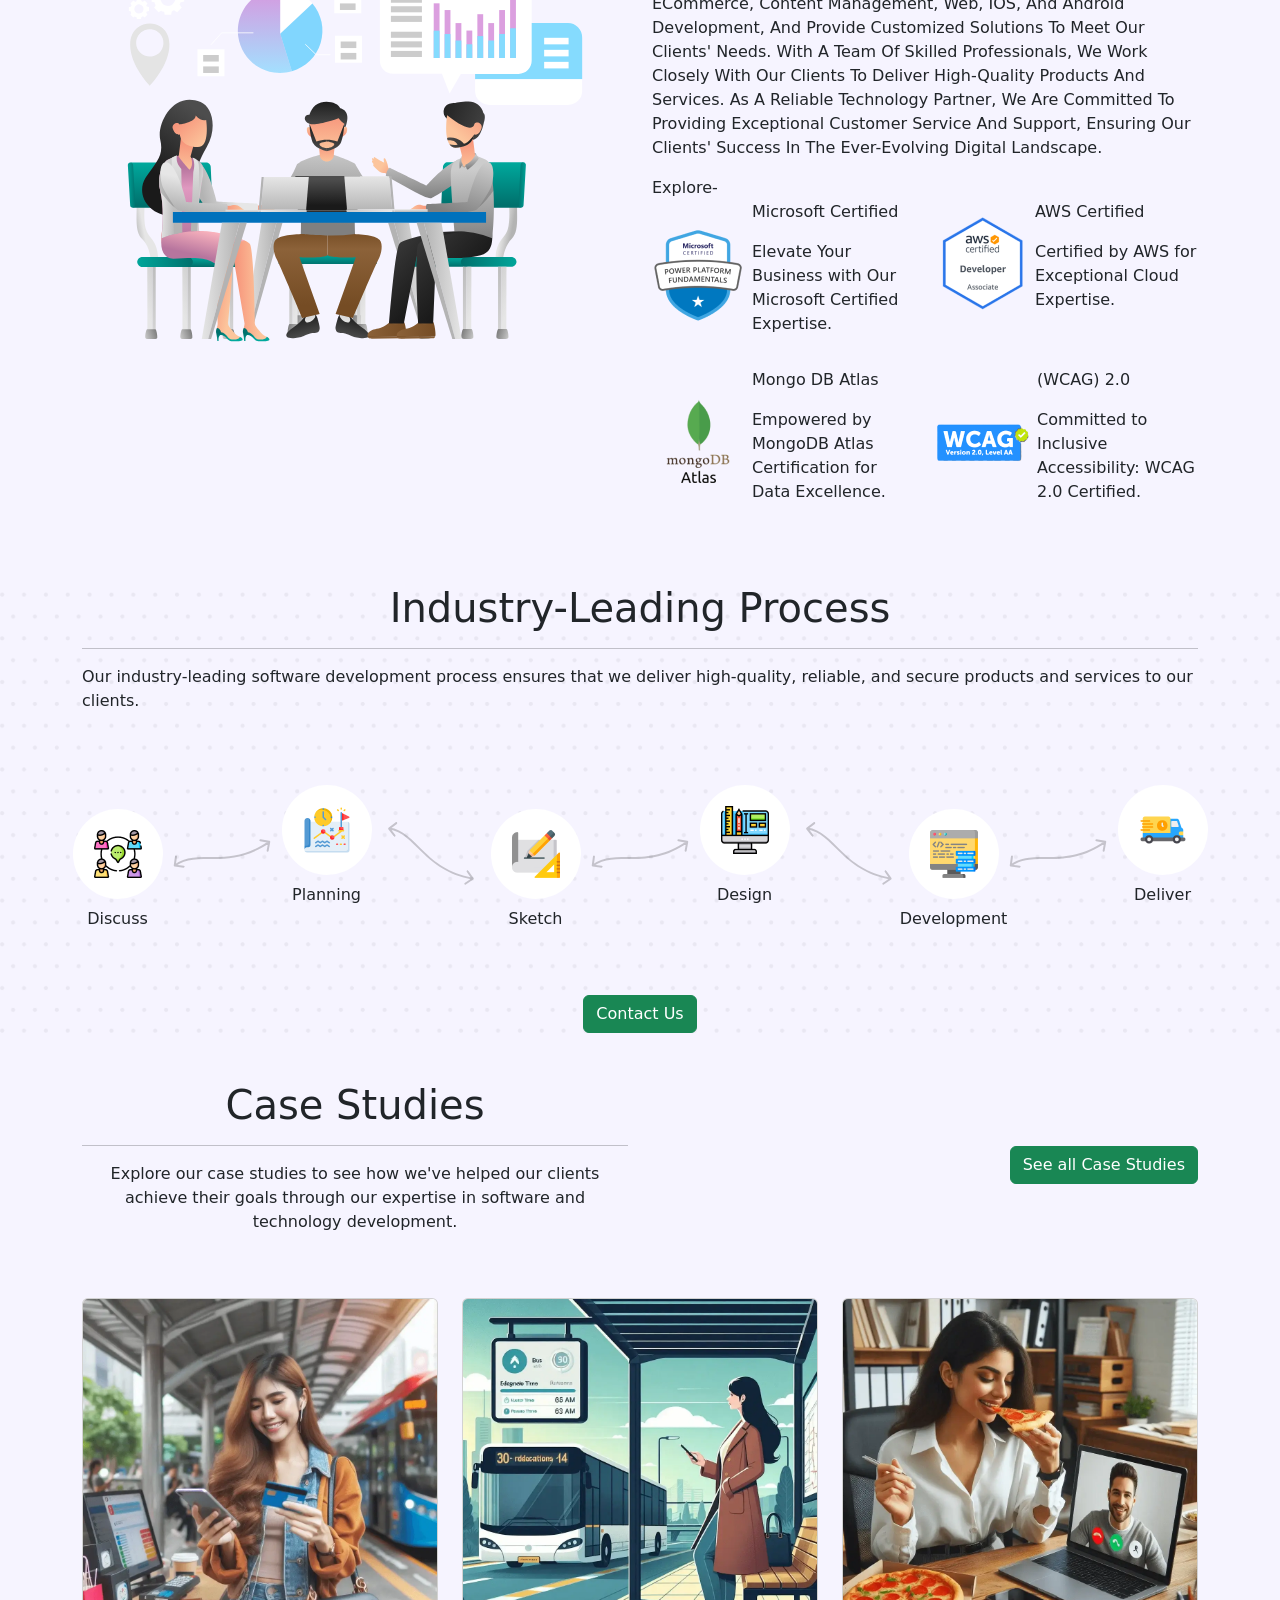
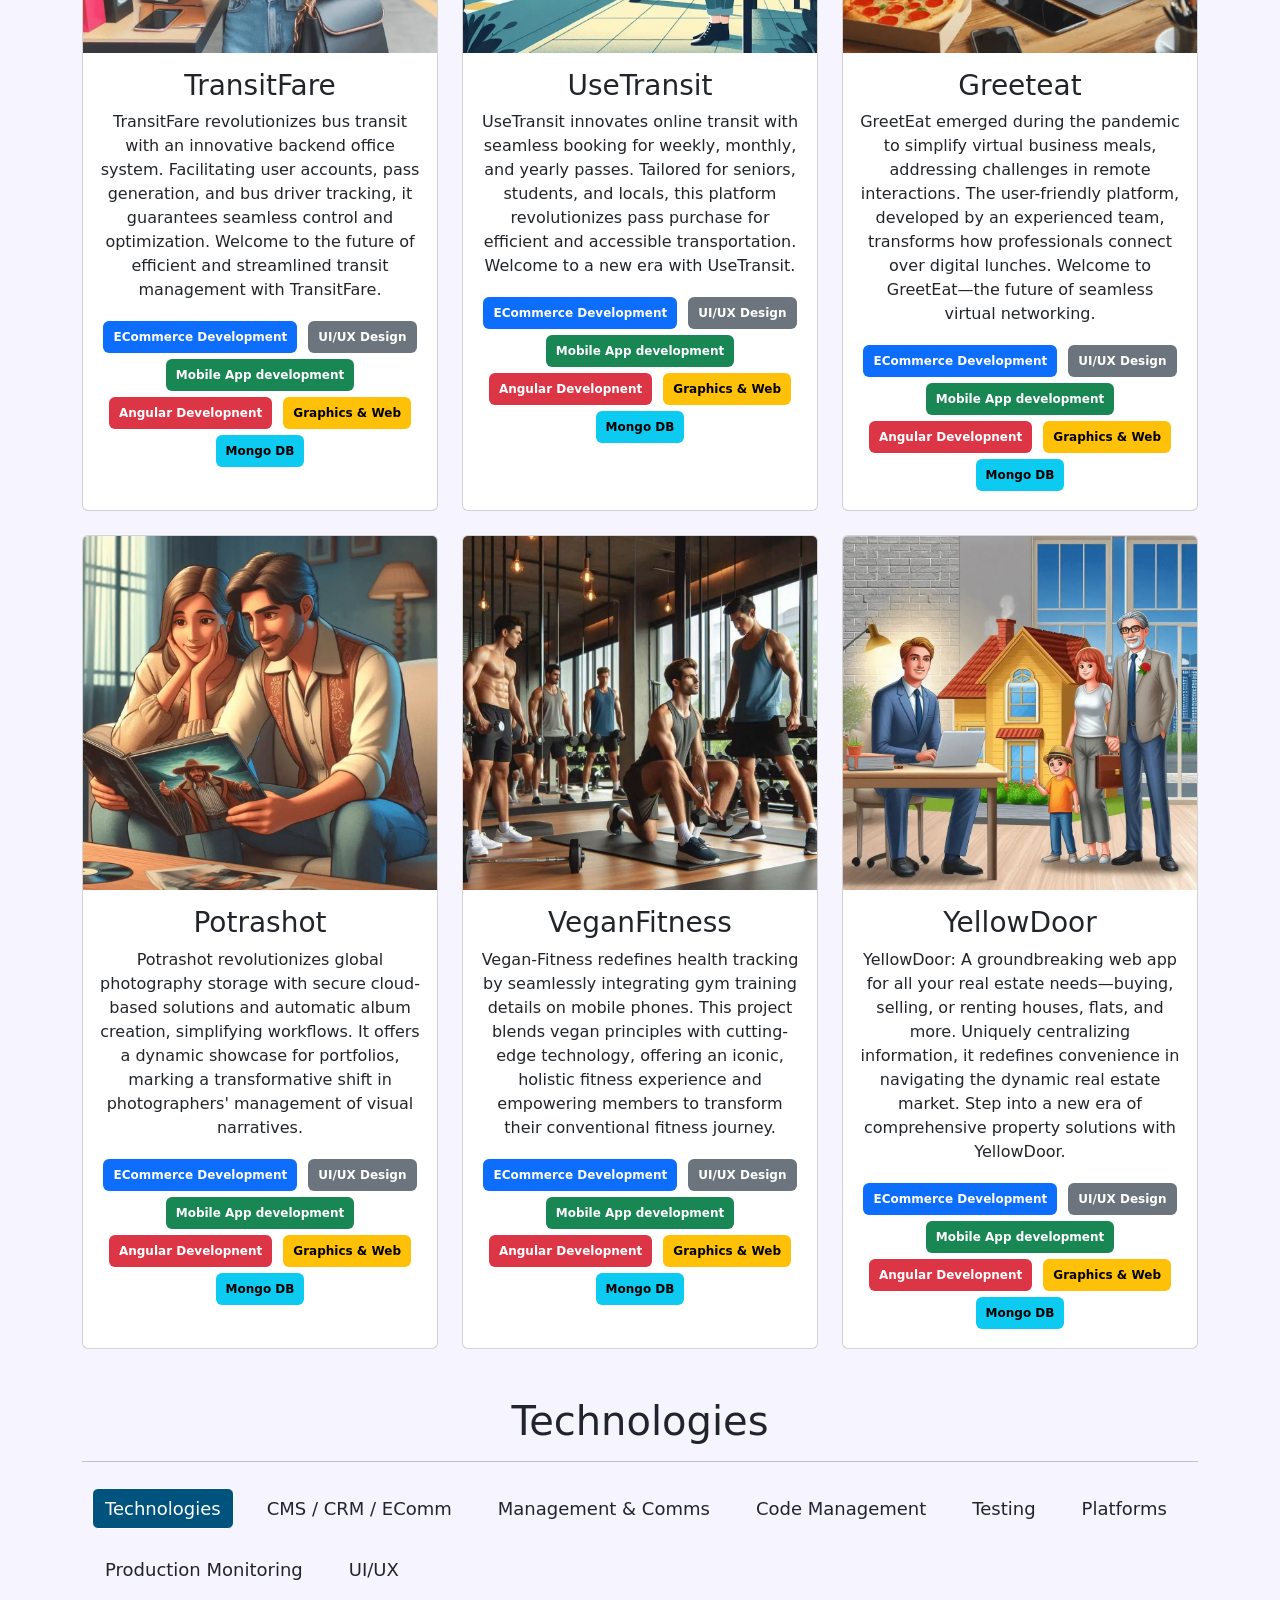
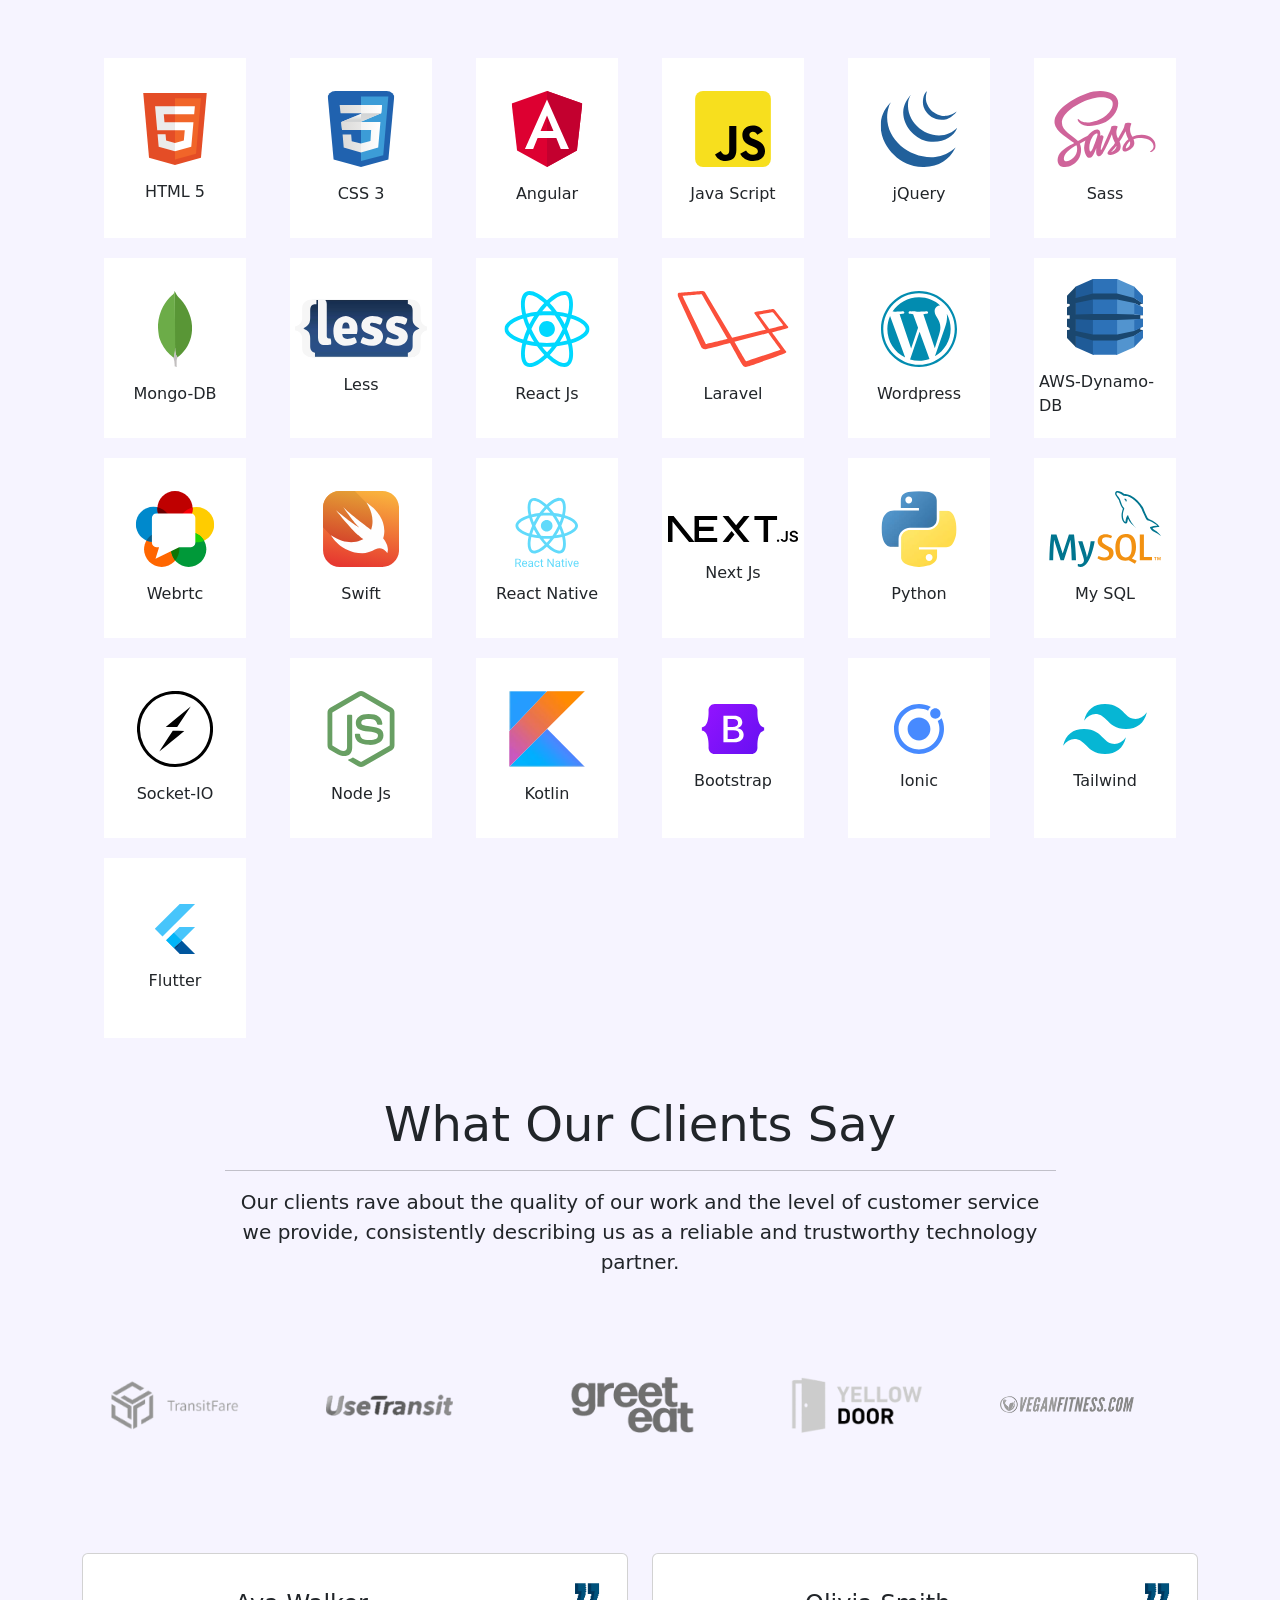
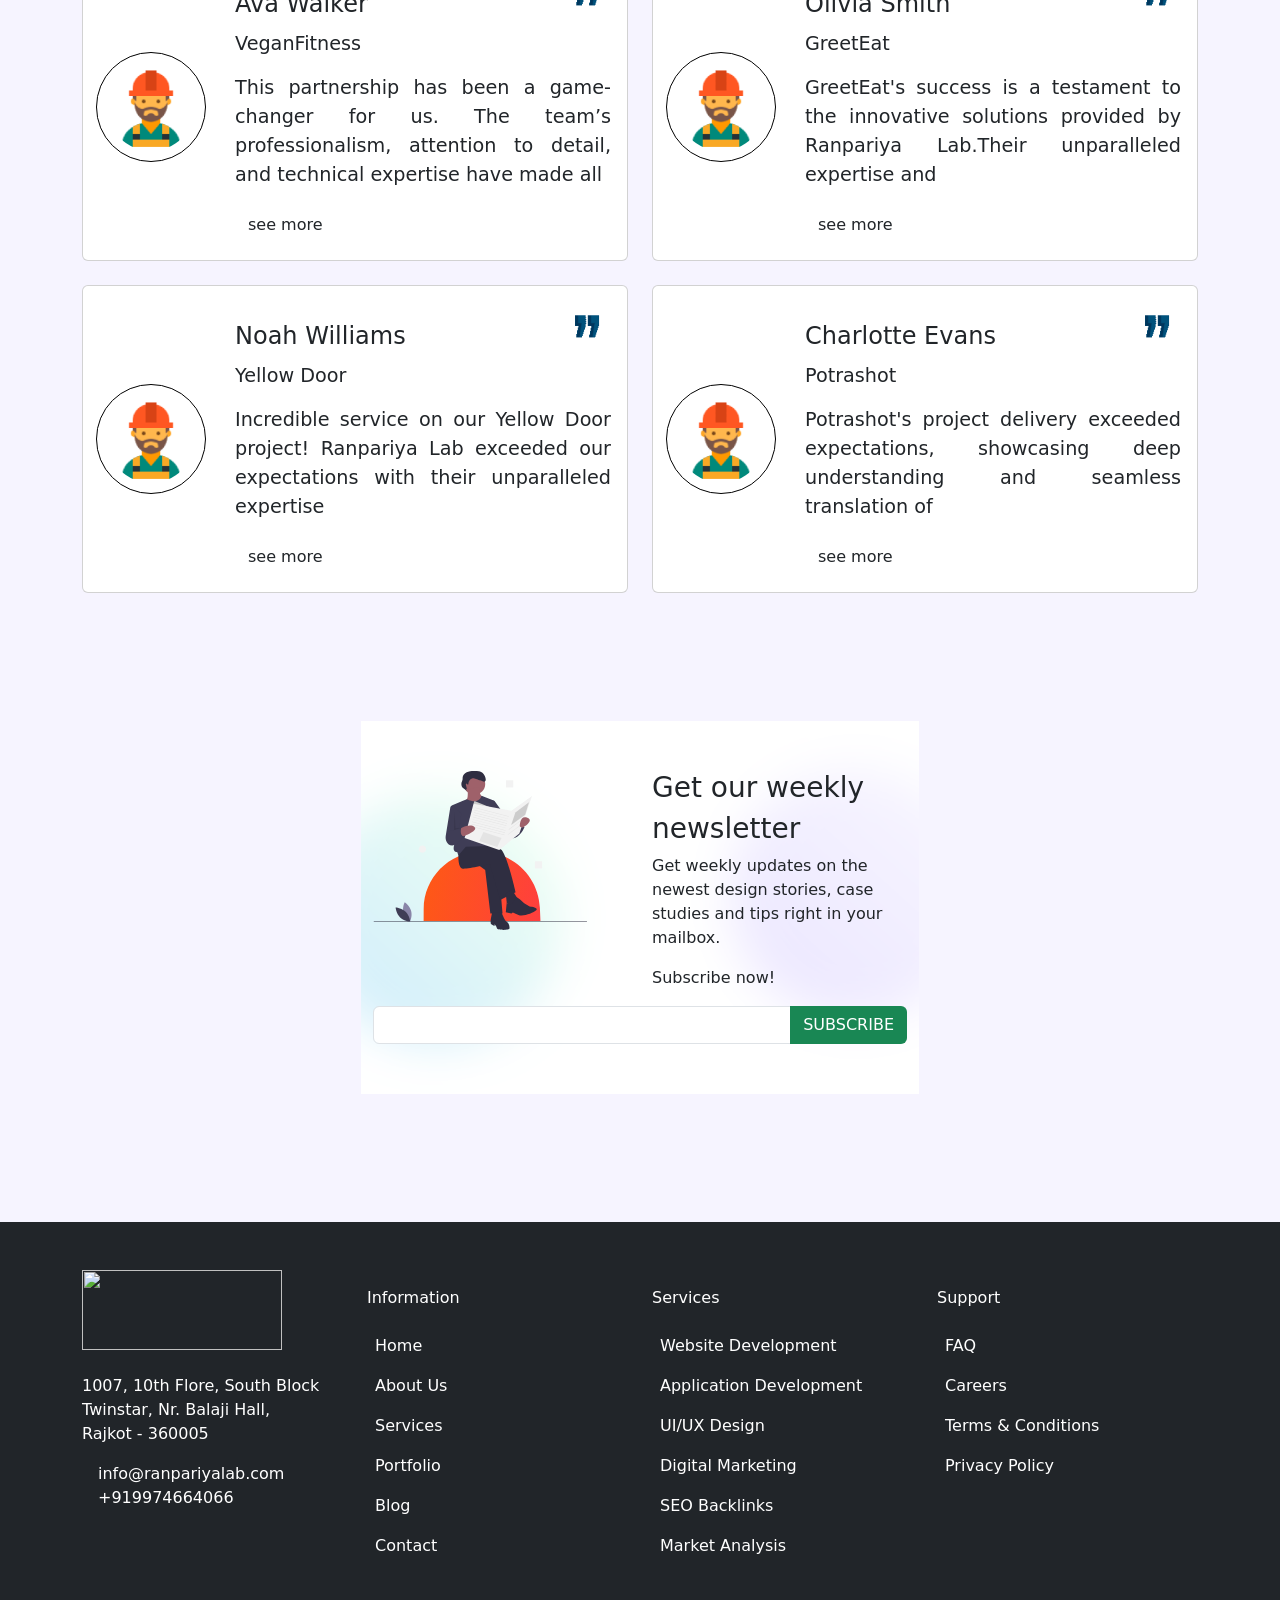
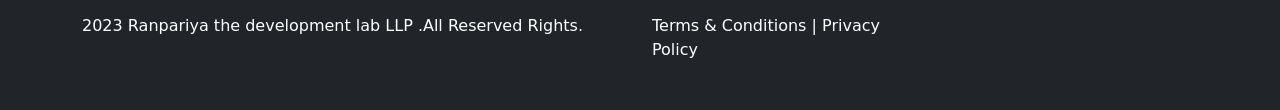
==== commit c26f9a07: "Update ranpariyaLab.html" ====
--- a/RanpariyaLab- Webpage/ranpariyaLab.html
+++ b/RanpariyaLab- Webpage/ranpariyaLab.html
@@ -936,7 +936,7 @@
 	<footer id="footer" class="text-bg-dark">
 		<div class="container py-5">
 			<div class="row">
-				<div class="col-lg-3 col-md-12">
+				<div class="col-lg-3 col-md-6 col-sm-12">
 					<div class="h-100" id="address">
 						<img src="img/footer-logo.png" style="width: 200px; height: 80px;">
 						<div class="addr">
@@ -950,7 +950,7 @@
 						</div>
 					</div>
 				</div>
-				<div class="col-lg-3 mt-3 col-md-12">
+				<div class="col-lg-3 mt-3 col-md-6 col-sm-12">
 					<div class="h-100" id="information">
 						<p>Information</p>
 						<div class="d-flex flex-column">
@@ -963,7 +963,7 @@
 						</div>
 					</div>
 				</div>
-				<div class="col-lg-3 mt-3 col-md-12">
+				<div class="col-lg-3 mt-3 col-md-6 col-sm-12">
 					<div class="h-100" id="address">
 						<p>Services</p>
 						<div class="d-flex flex-column">
@@ -976,7 +976,7 @@
 						</div>
 					</div>
 				</div>
-				<div class="col-lg-3 mt-3 col-md-12">
+				<div class="col-lg-3 mt-3 col-md-6 col-sm-12">
 					<div class="h-100" id="address">
 						<p>Support</p>
 						<div class="d-flex flex-column">
--- a/RanpariyaLab- Webpage/ranpariyaLab.css
+++ b/RanpariyaLab- Webpage/ranpariyaLab.css
@@ -8,6 +8,12 @@
 }
 .fixed-top{
 	background-color: rgba(252, 254, 255, 0.8);
+}
+#contactUs{
+	background-image: url(img/white_banner_bg.png);
+	ackground-repeat: no-repeat;
+	background-size: cover;
+	background-position: center;
 }
 #service-CardDeclaration .row .card-container{
 	margin-bottom: 80px;
@@ -93,9 +99,18 @@
 .owl-stage{
 	display: flex;
 	align-items: center;
+	justify-content: space-around;
 }
-.owl-stage .owl-item .item{
-	width: 200px;
+.owl-stage .owl-item{
+	margin: 20px;
+	display: flex;
+	justify-content: center;
+	align-items: center;
+}
+.owl-stage .item img{
+	width: 80% !important;
+	display: flex;
+	align-items: center;
 }
 #client .animation img{
 	filter: grayscale(100%);
@@ -162,4 +177,7 @@
     	transform: rotate(100deg) !important;
     	margin: 20px 0;
     }
+    #newsletter .row{
+    	width: 75% !important;
+    }
 }
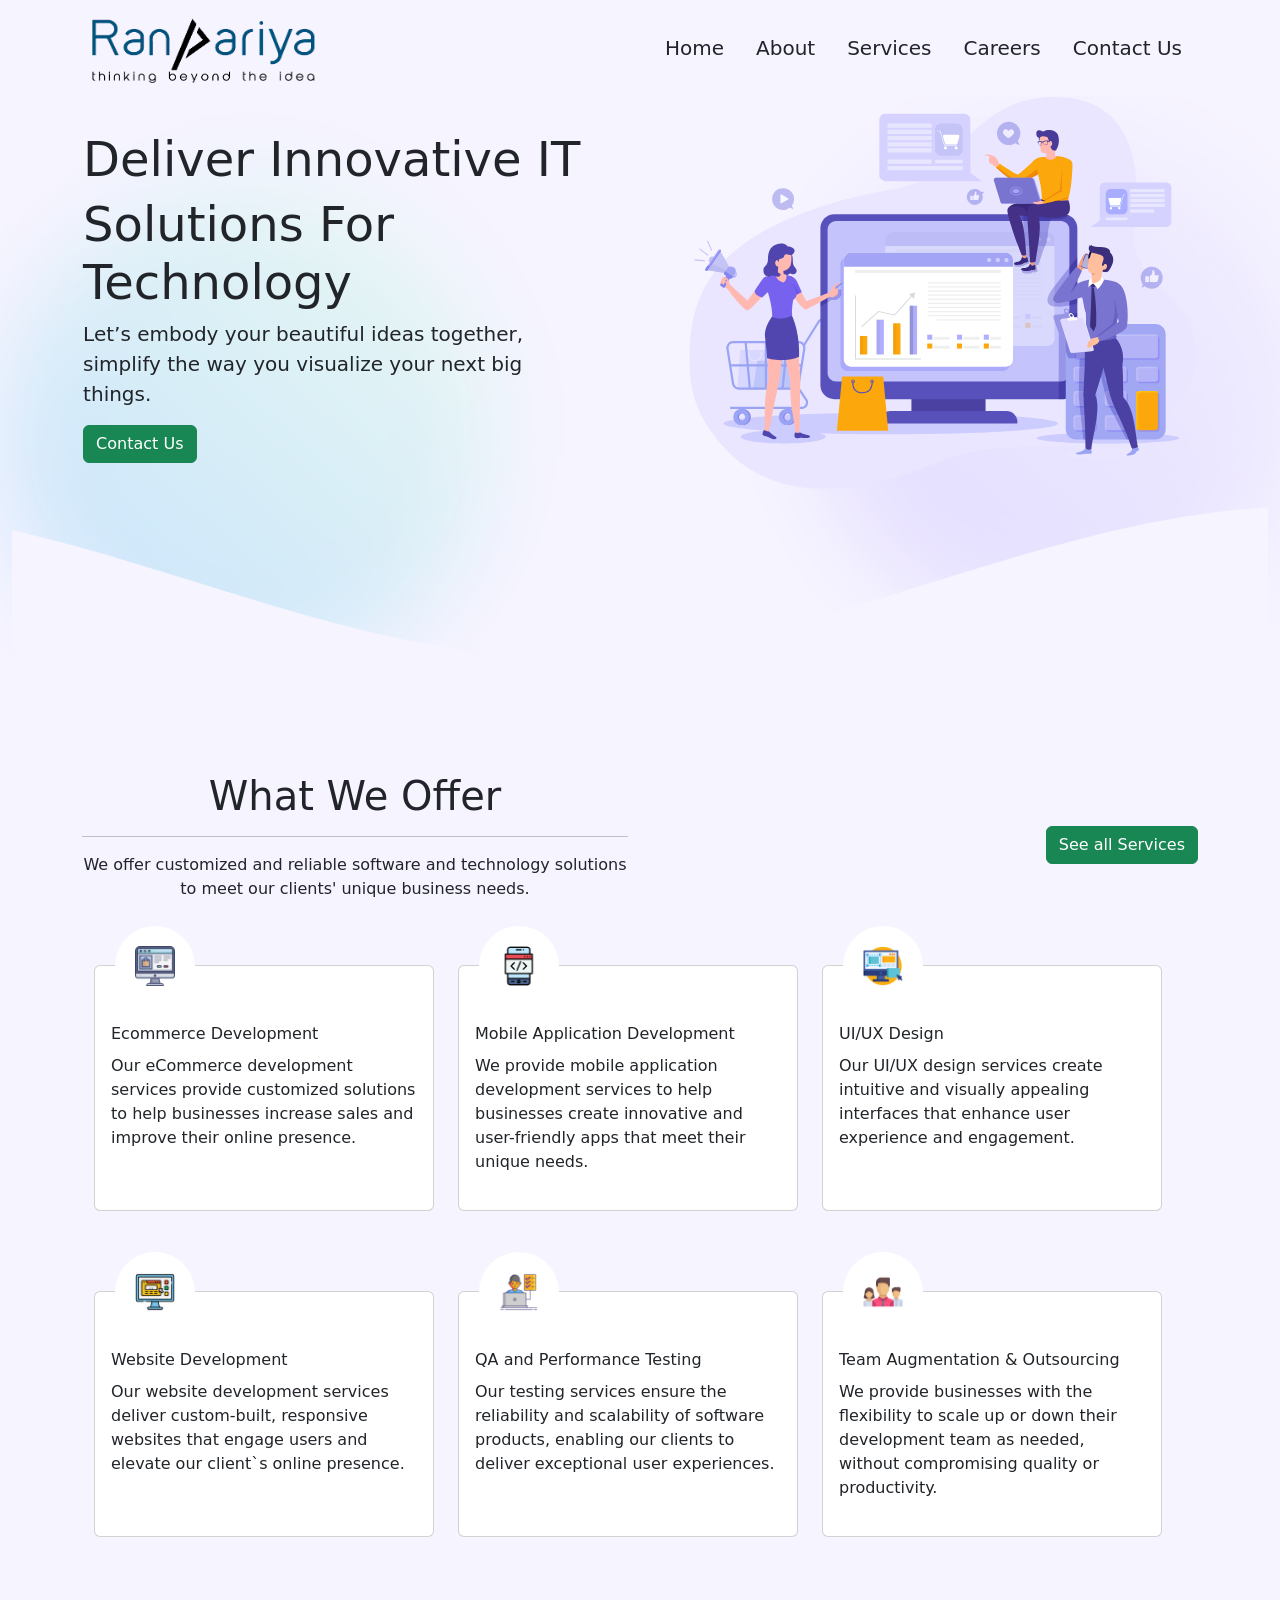
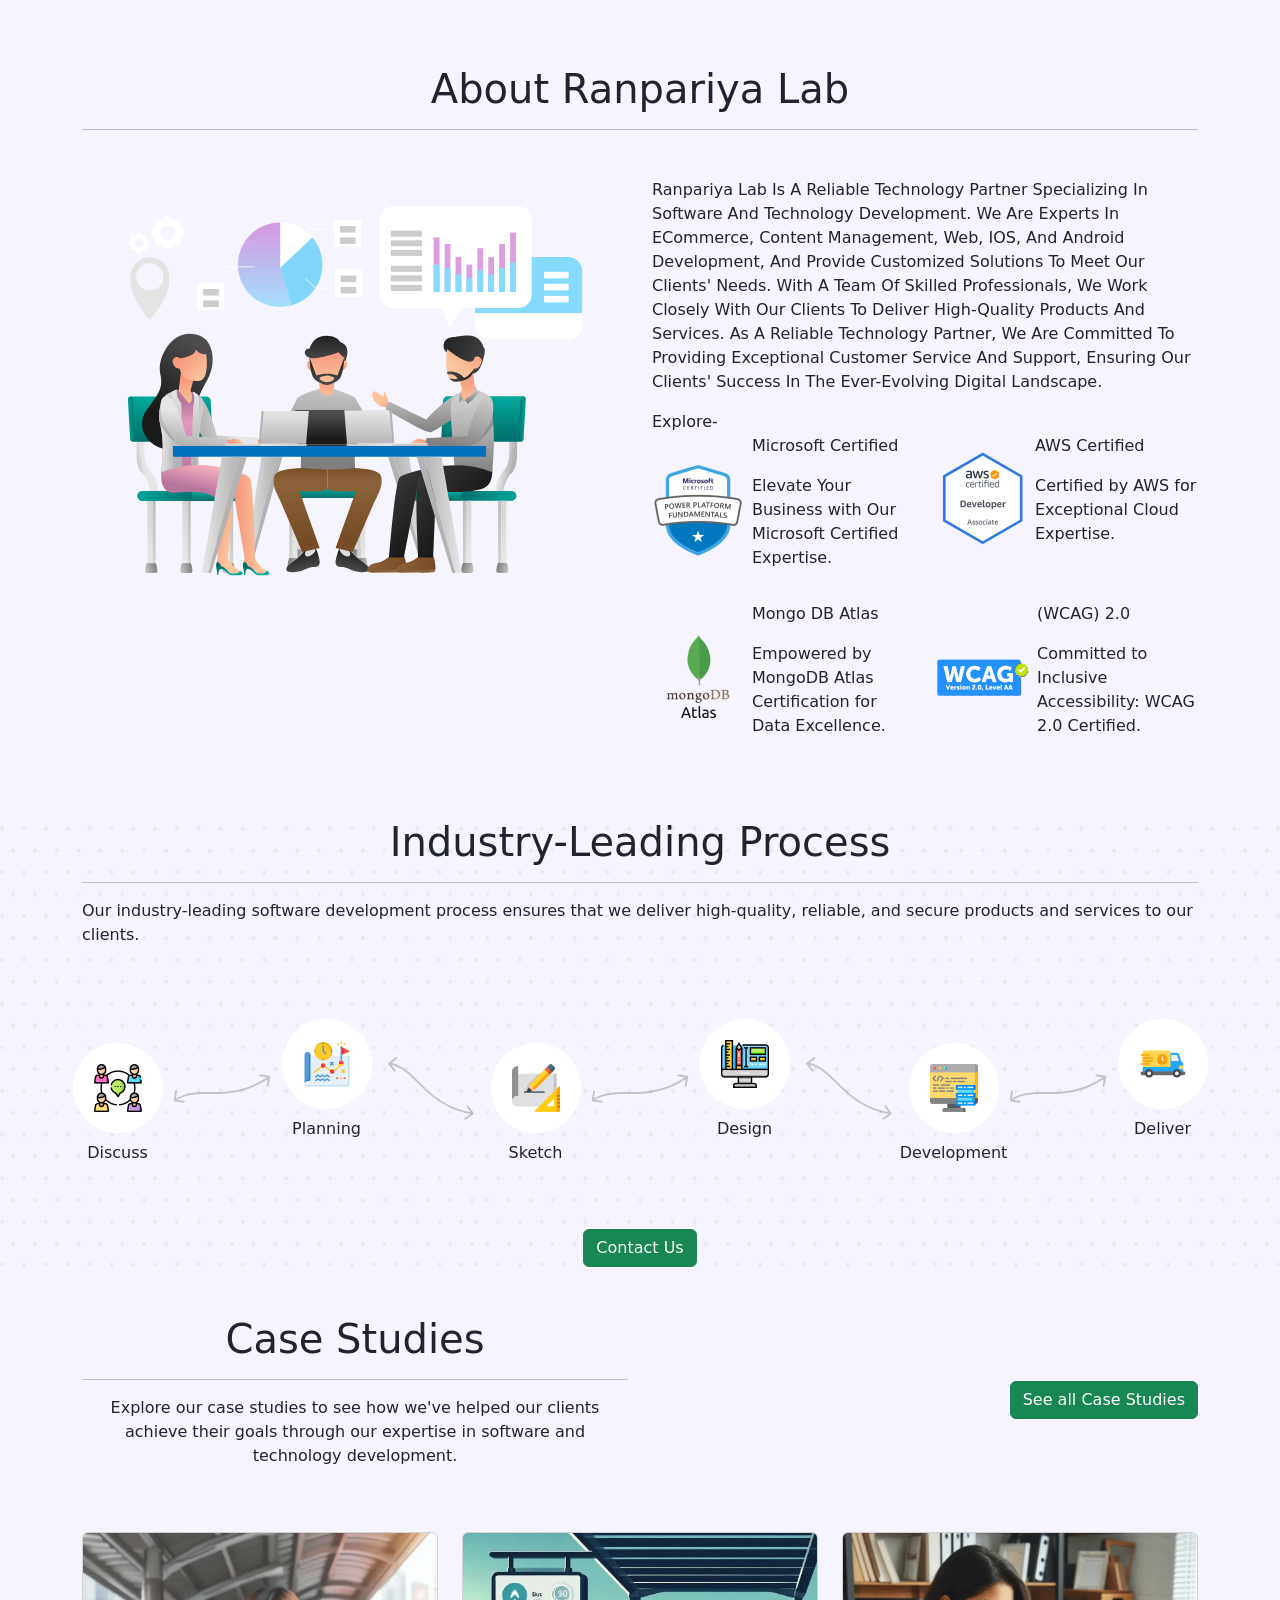
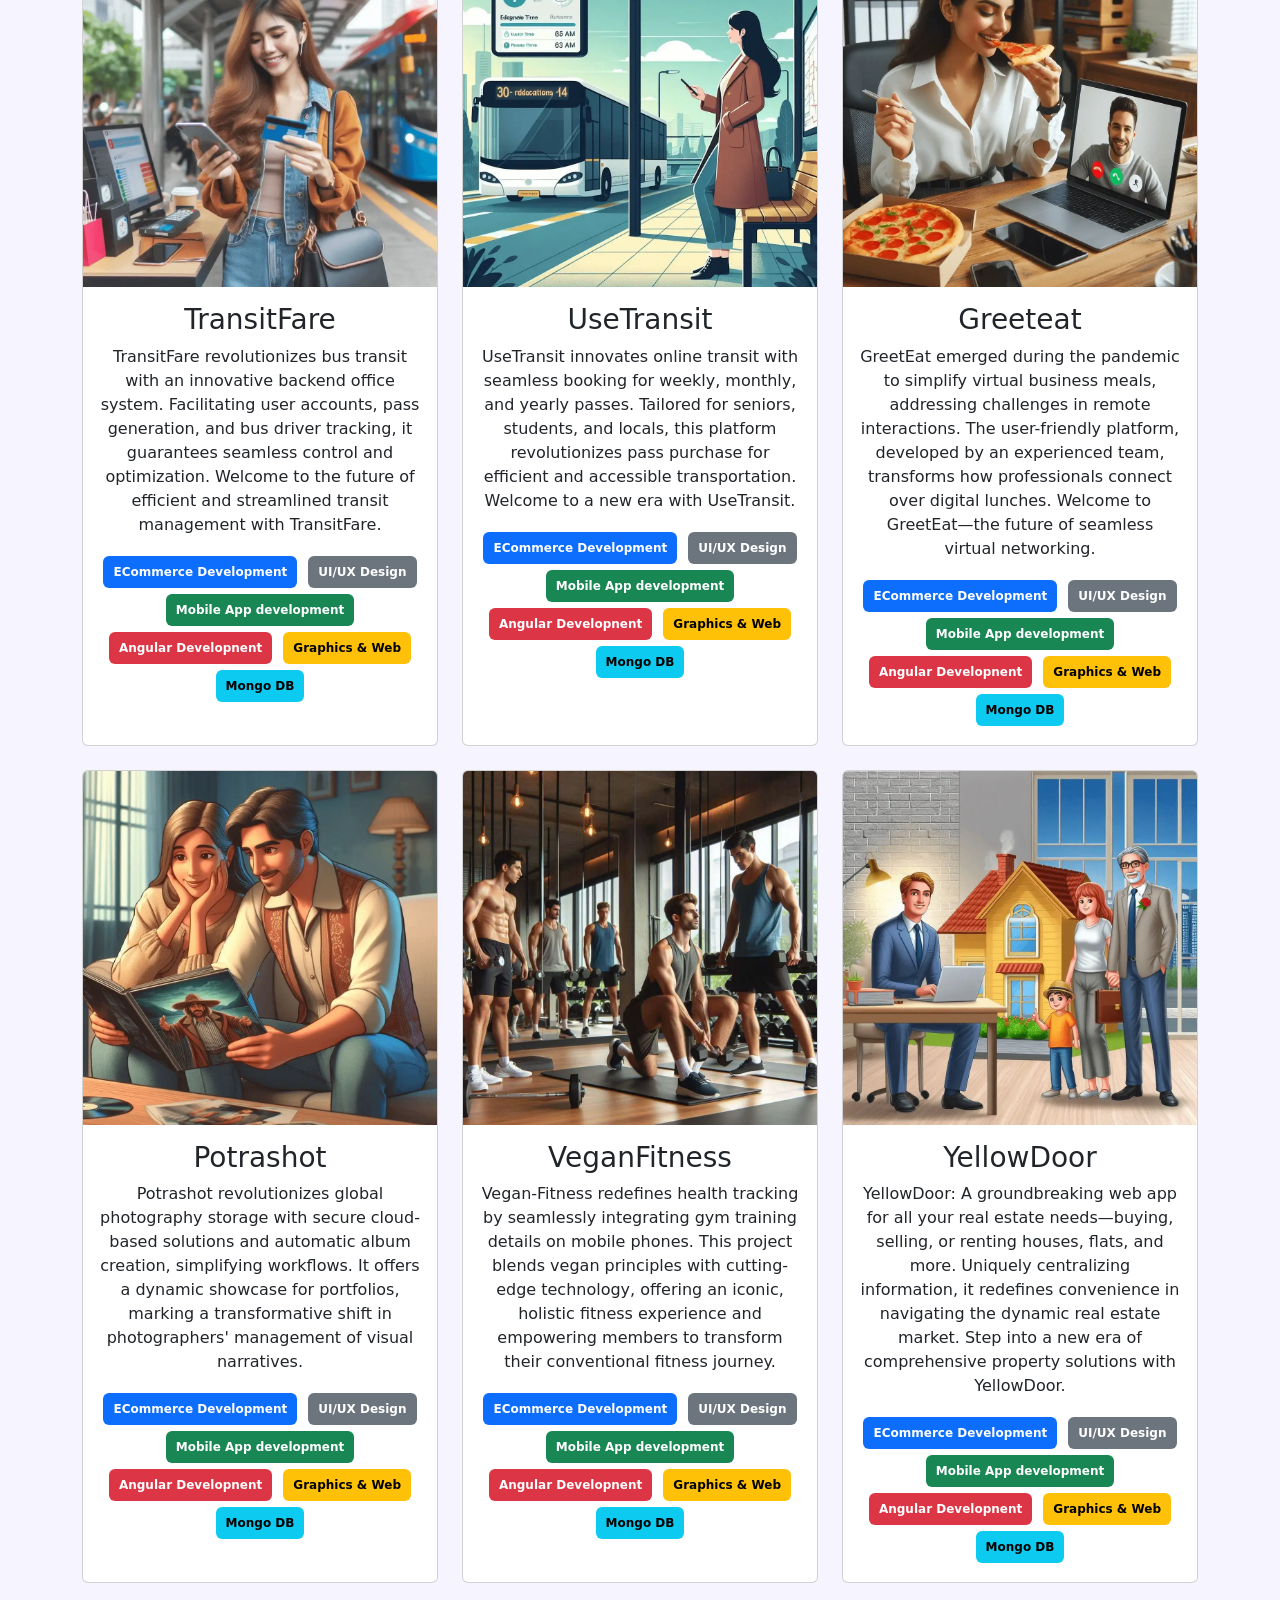
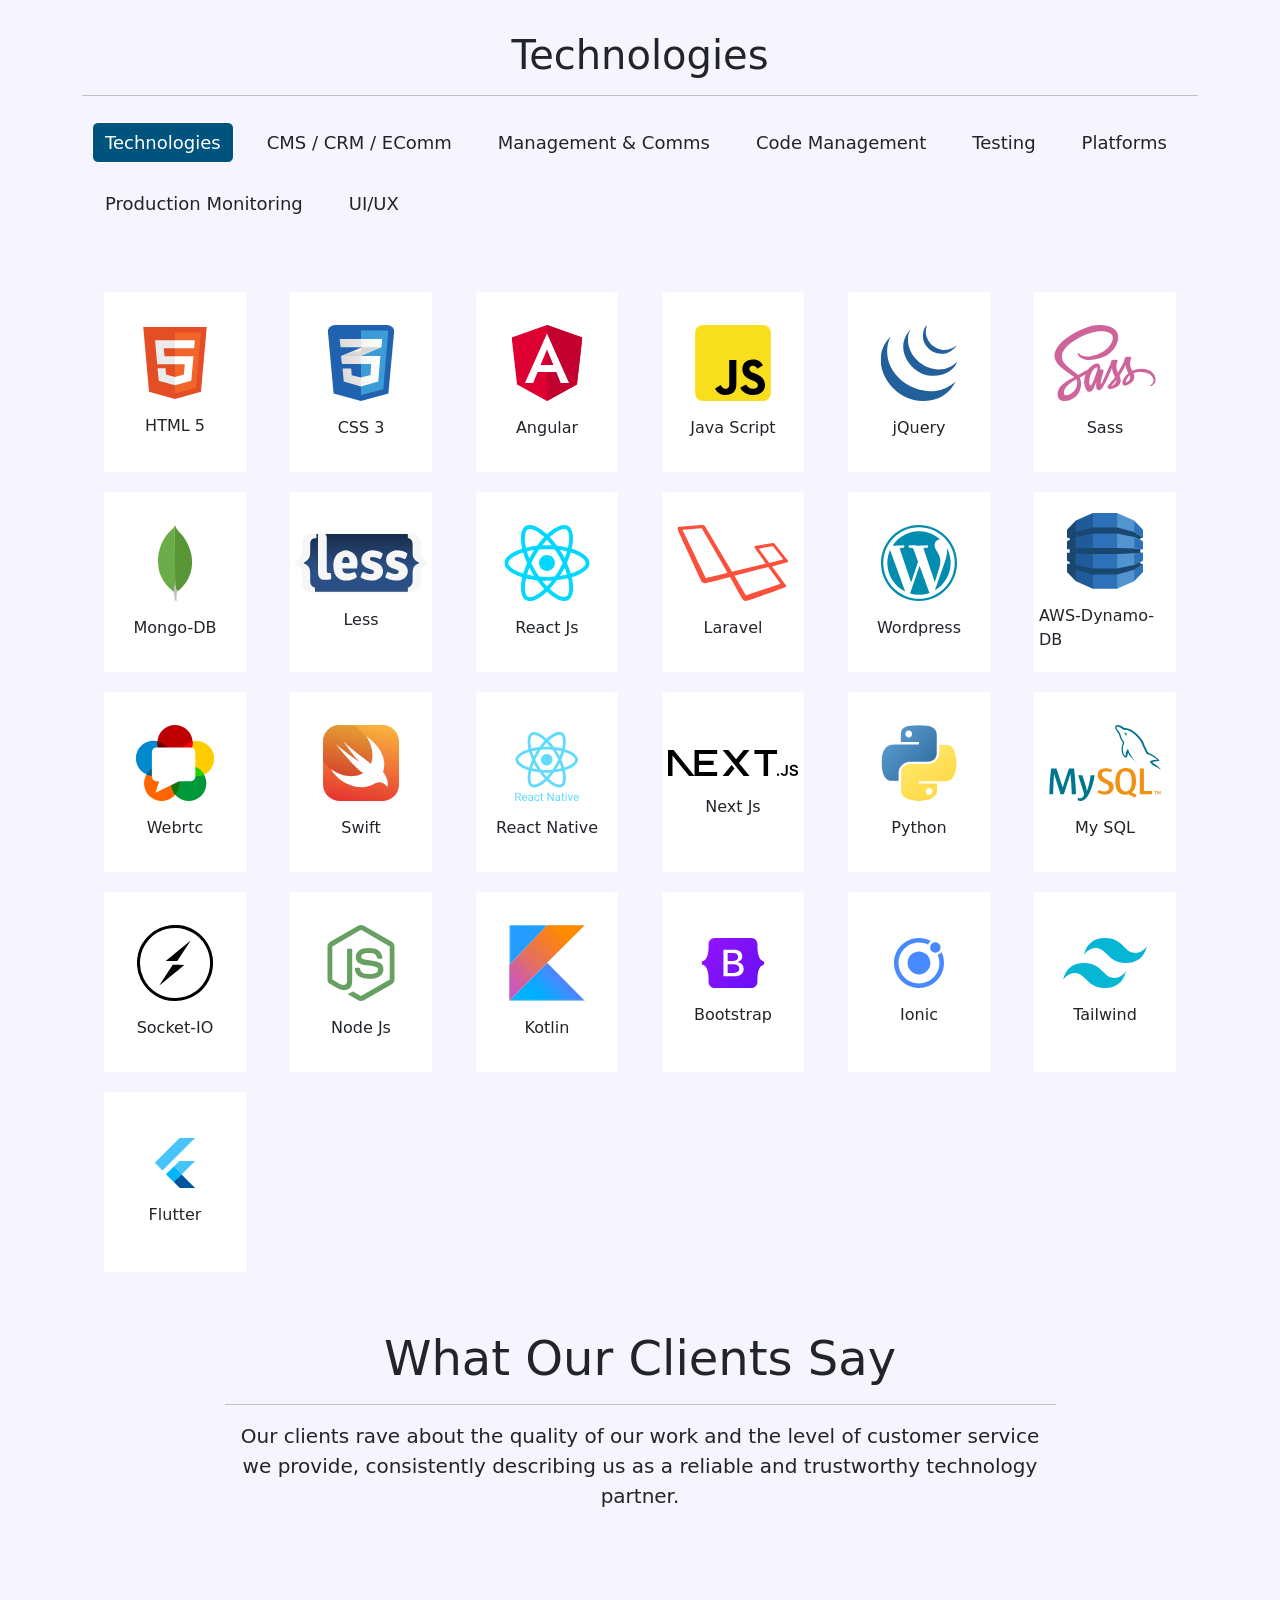
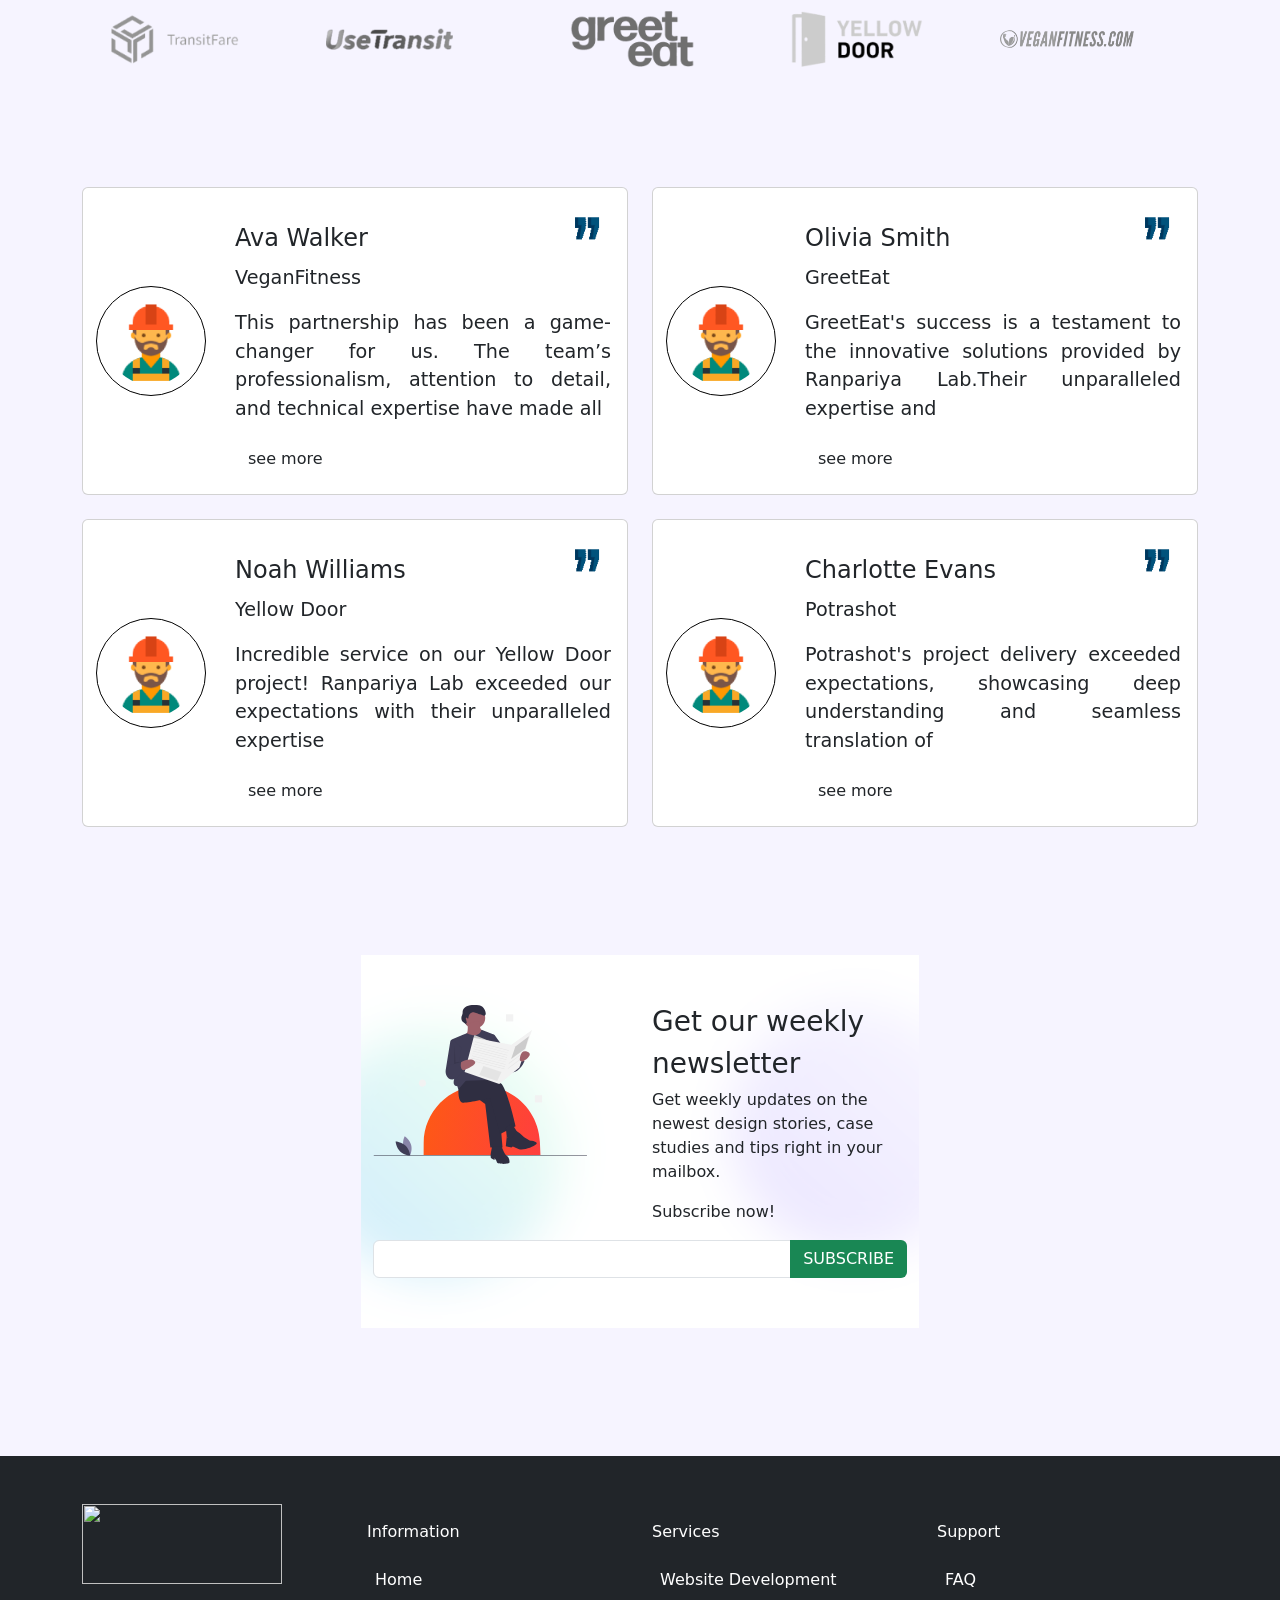
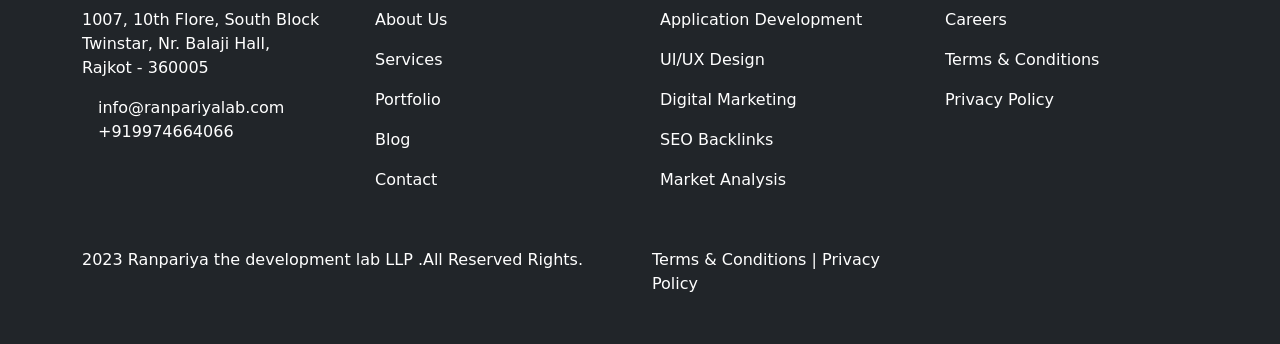
==== commit 62ad3e94: "Add wave SVG animation to ranpariyaLab.html" ====
--- a/RanpariyaLab- Webpage/ranpariyaLab.html
+++ b/RanpariyaLab- Webpage/ranpariyaLab.html
@@ -63,7 +63,25 @@
 				<img src="img/index-banner.svg" class="img-fluid float-end" width="600">
 			</div>
 		</div>
-	</section>	
+
+		<div class="wave">
+		    <svg class="editorial" viewBox="0 24 150 28" preserveaspectratio="none">
+		        <defs>
+		        	<path id="gentle-wave" d="M-160 44c30 0
+		        		58-18 88-18s
+		        		58 18 88 18
+		        		58-18 88-18
+		        		58 18 88 18
+		        		v44h-352z" />
+		        </defs>
+		        <g class="parallax">
+		        	<use xlink:href="#gentle-wave" x="50" y="0" fill="#f6f4ff" />
+		        	<use xlink:href="#gentle-wave" x="50" y="3" fill="#f6f4ff" />
+		        	<use xlink:href="#gentle-wave" x="50" y="6" fill="#f6f4ff" />
+		        </g>
+		    </svg>
+		</div>
+	</section>
 	<section id="services" class="container mt-3 mb-5">
 		<div class="row align-items-center">
 			<div class="col-md-6 text-center">
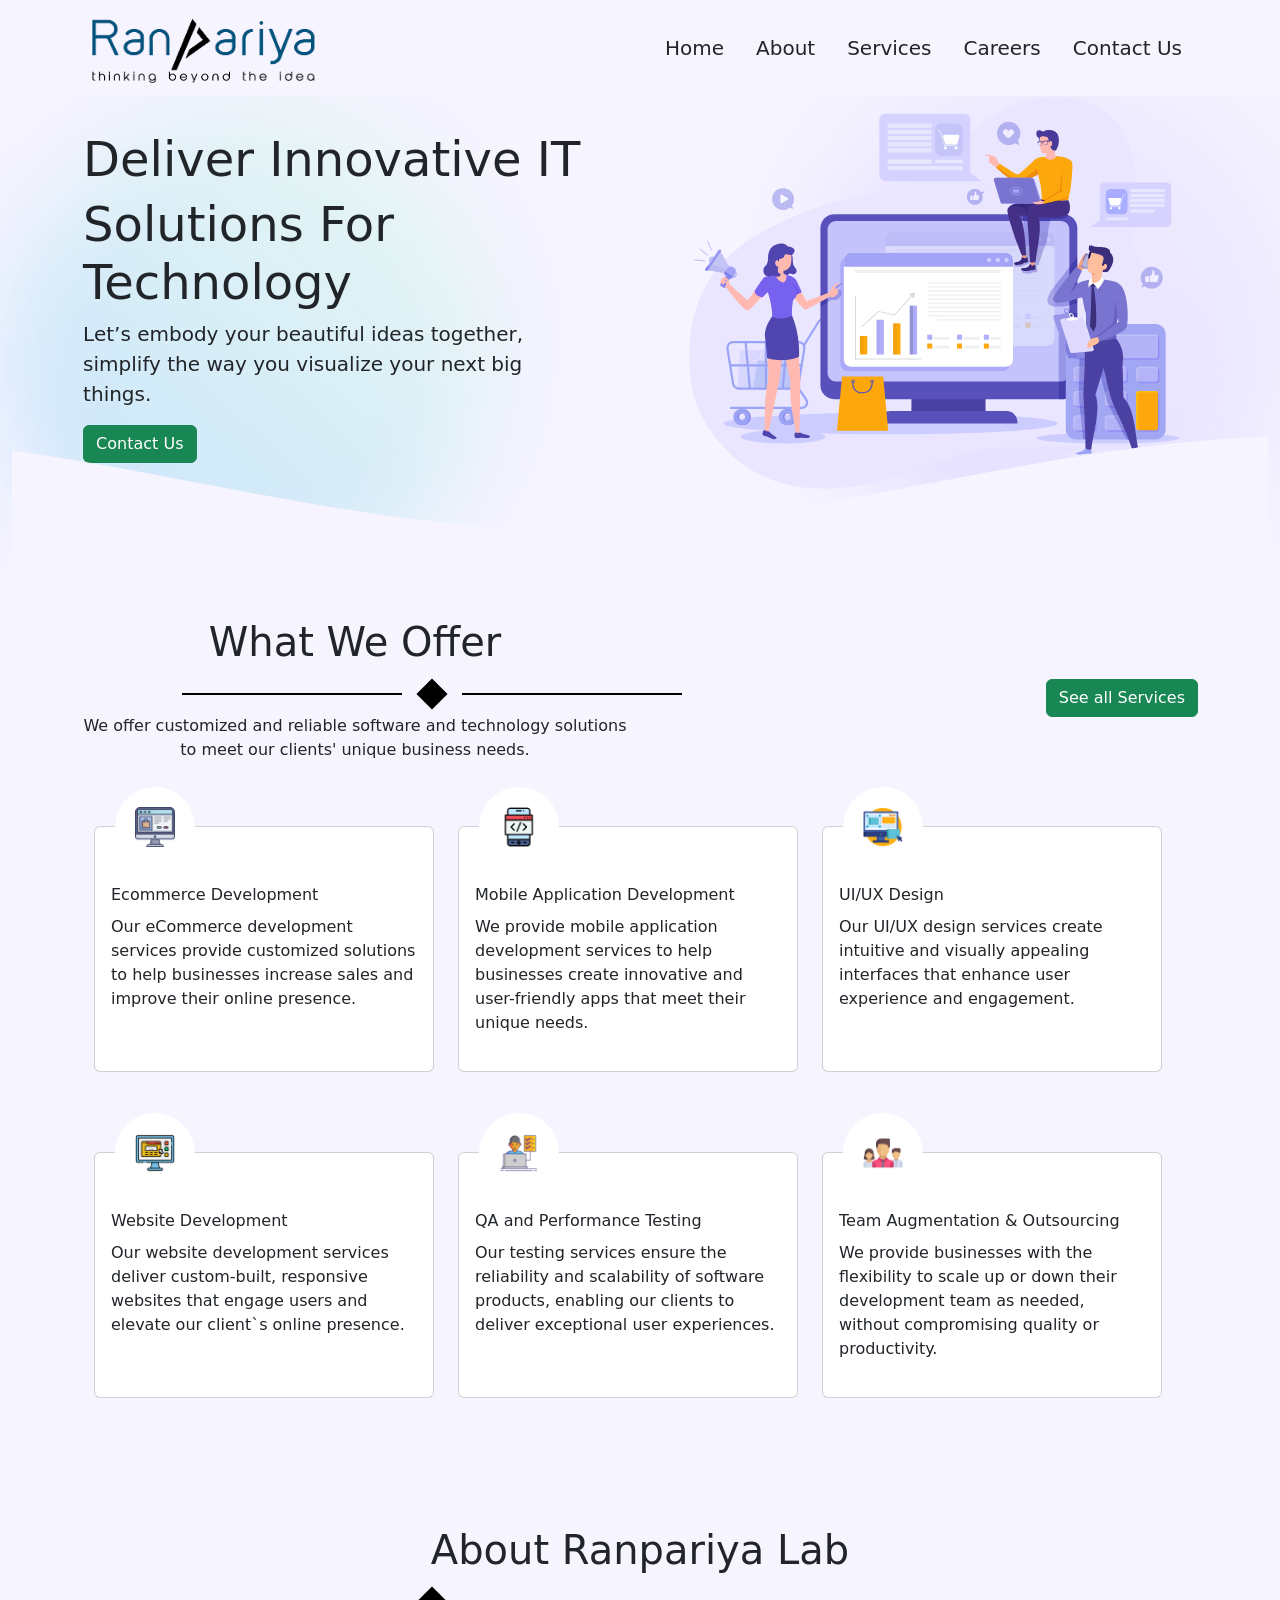
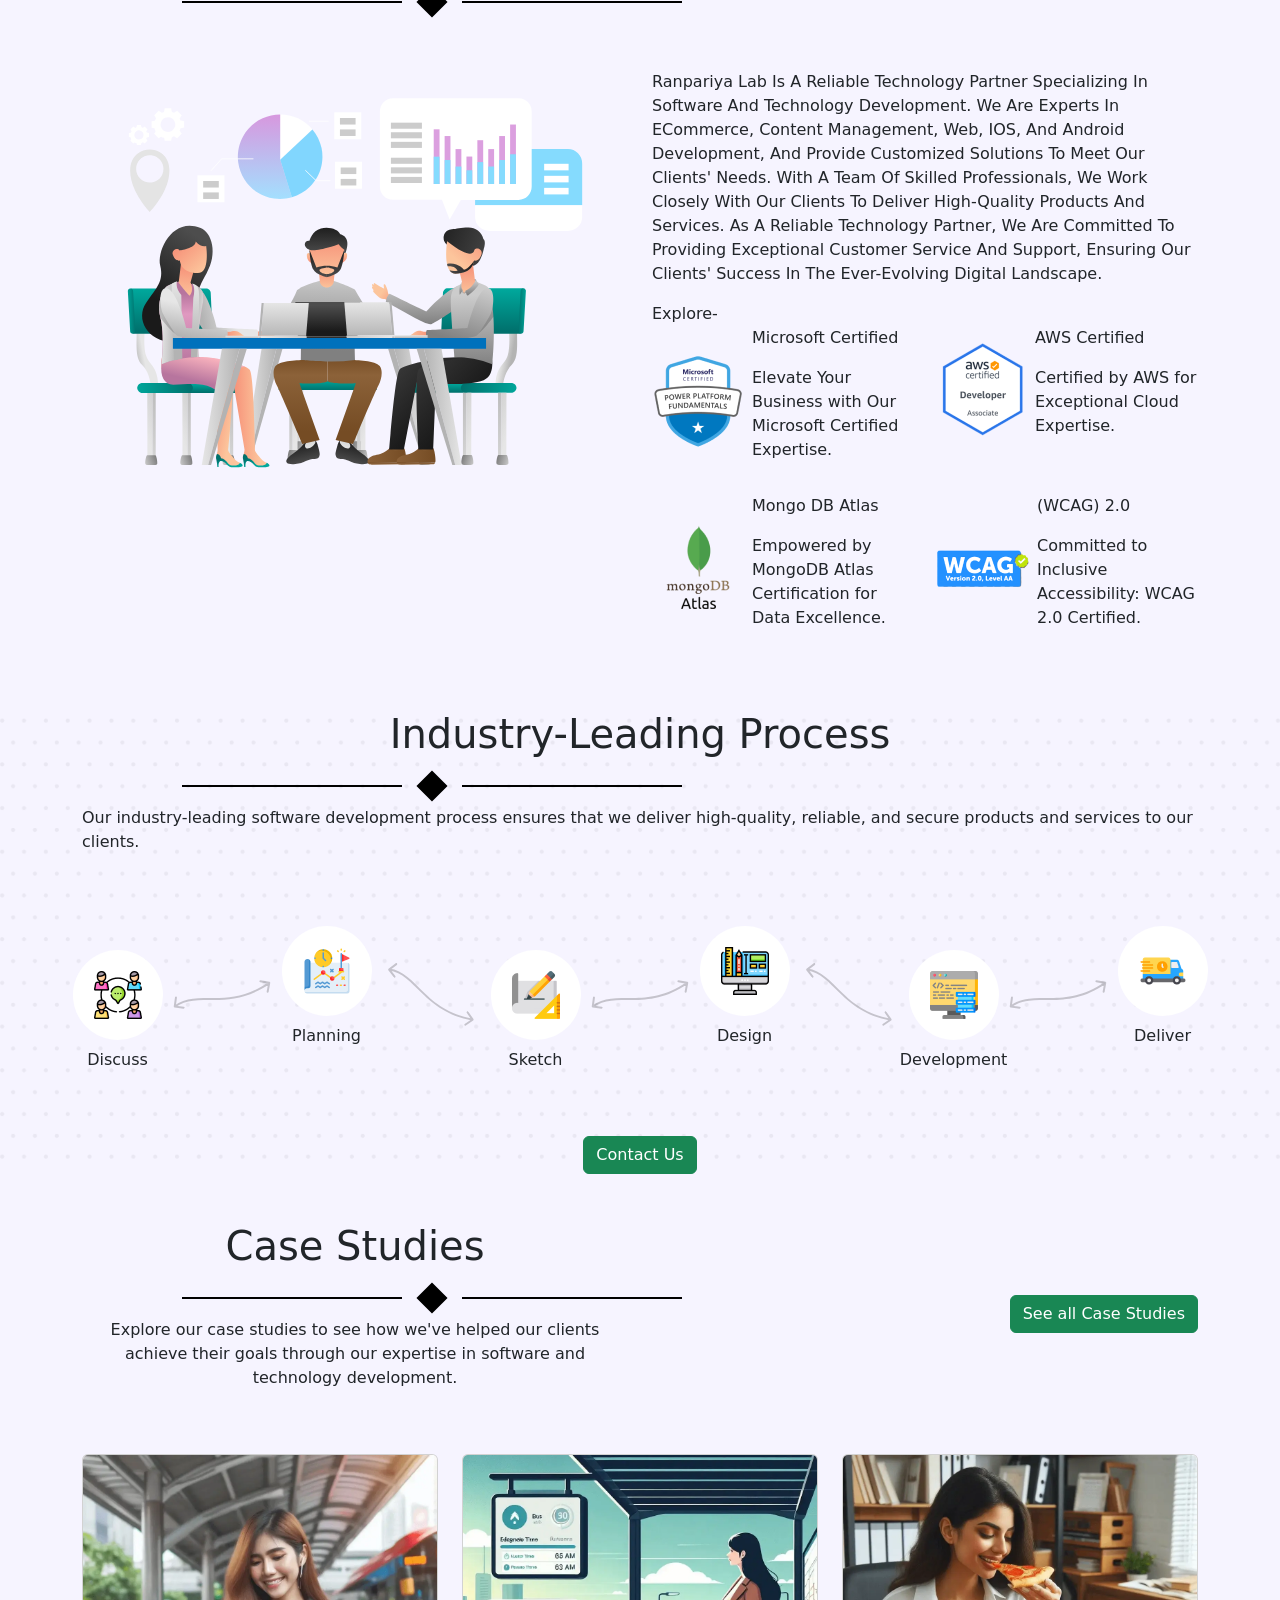
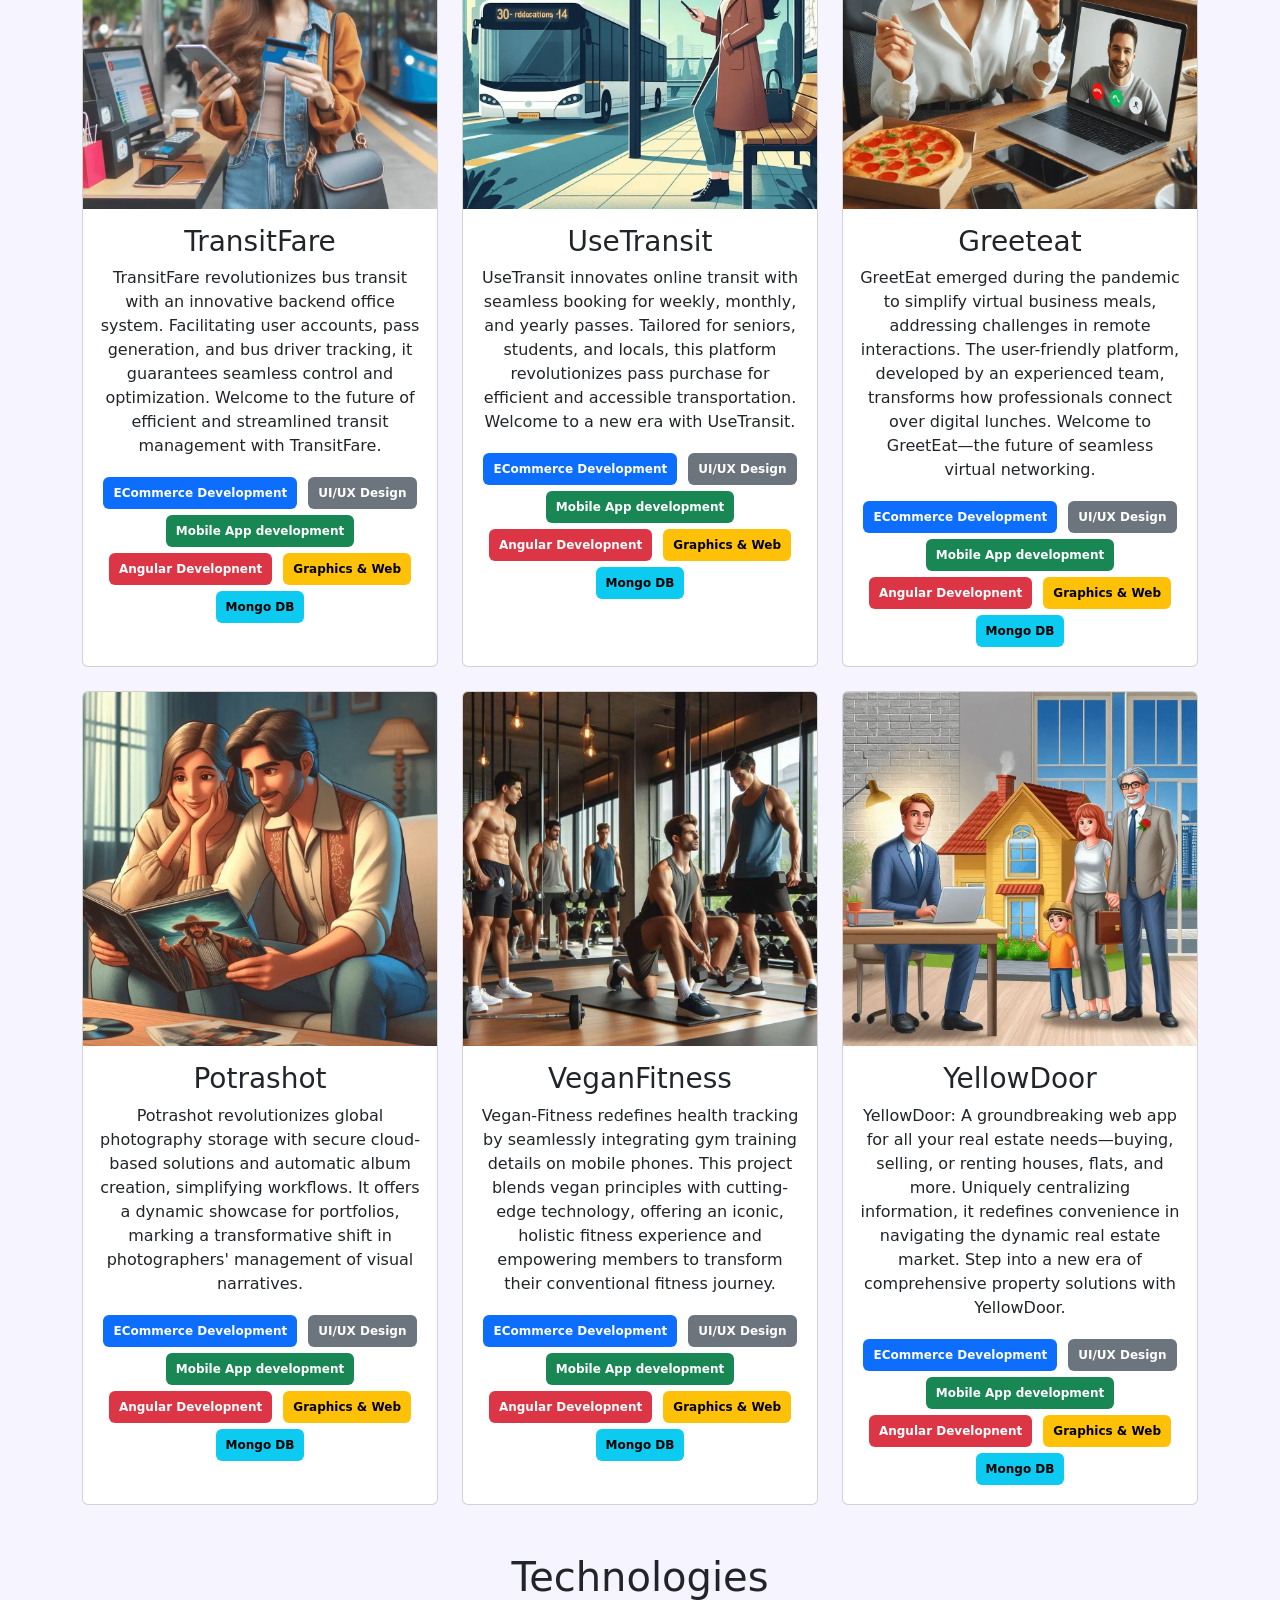
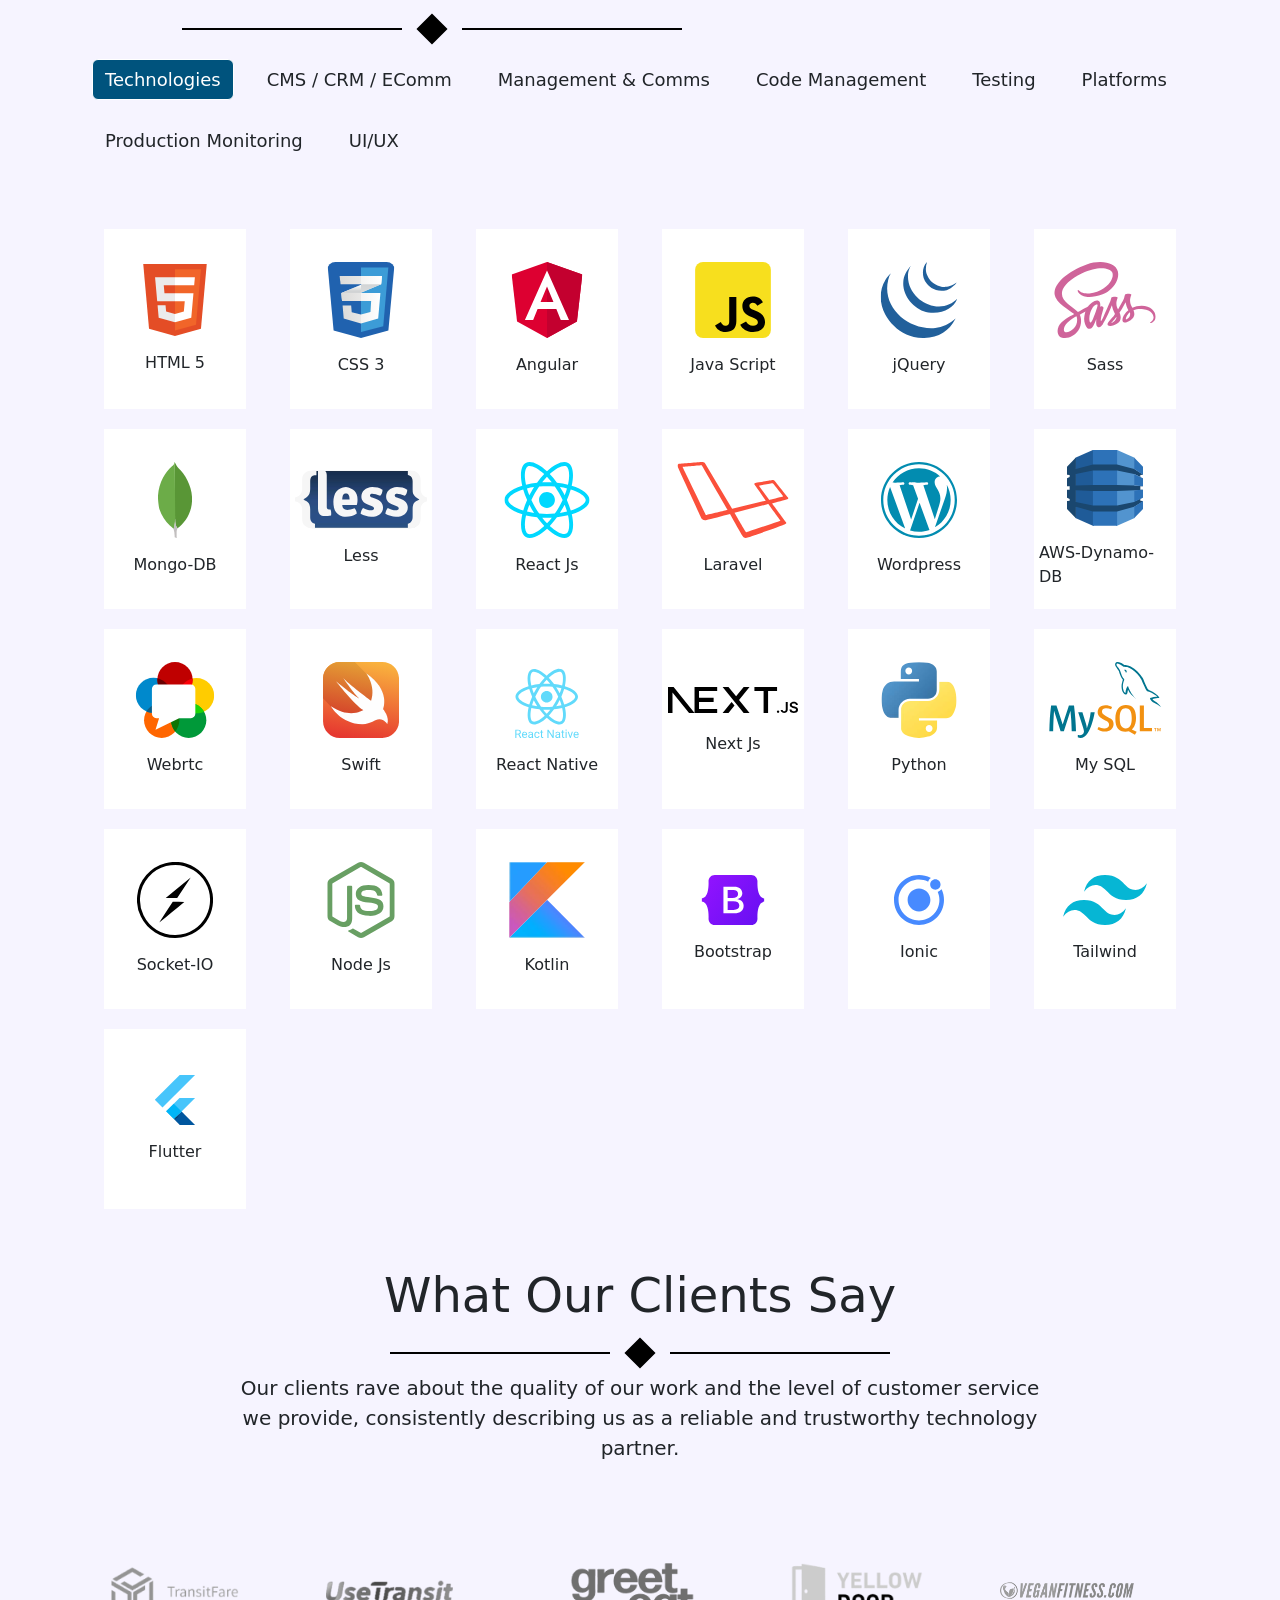
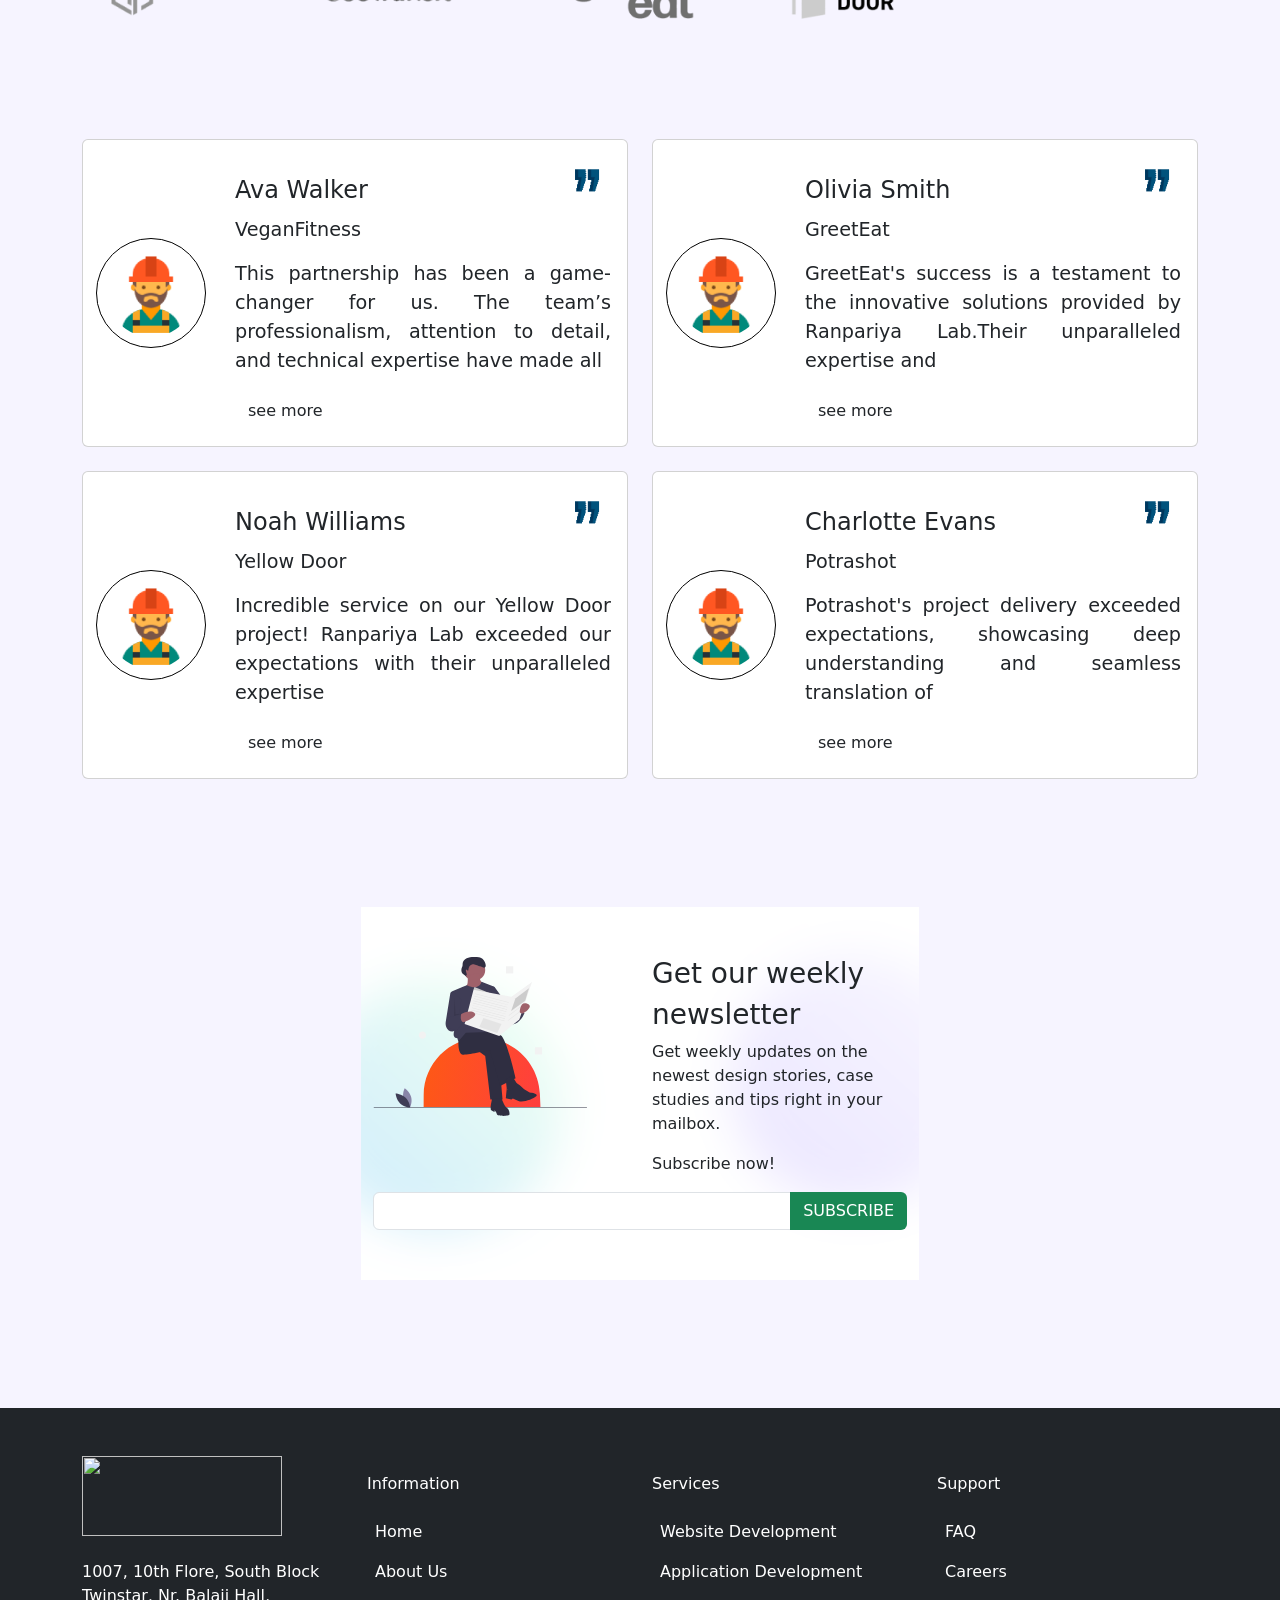
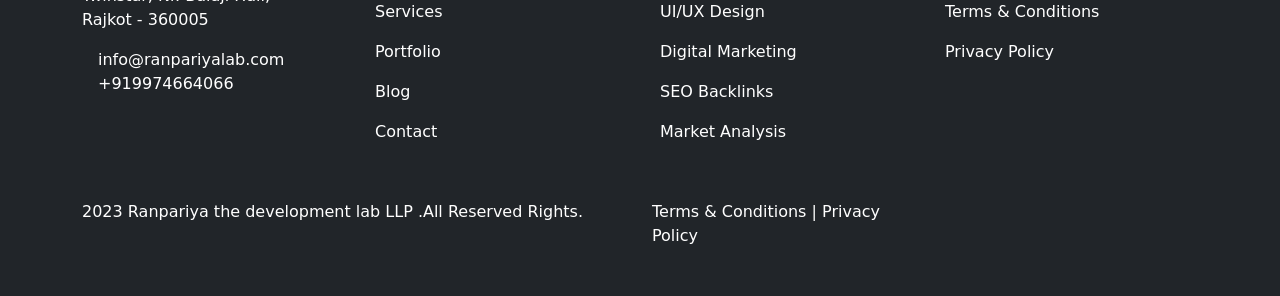
==== commit 9e04d0bc: "Update ranpariyaLab.html" ====
--- a/RanpariyaLab- Webpage/ranpariyaLab.html
+++ b/RanpariyaLab- Webpage/ranpariyaLab.html
@@ -76,8 +76,6 @@
 		        </defs>
 		        <g class="parallax">
 		        	<use xlink:href="#gentle-wave" x="50" y="0" fill="#f6f4ff" />
-		        	<use xlink:href="#gentle-wave" x="50" y="3" fill="#f6f4ff" />
-		        	<use xlink:href="#gentle-wave" x="50" y="6" fill="#f6f4ff" />
 		        </g>
 		    </svg>
 		</div>
@@ -86,7 +84,13 @@
 		<div class="row align-items-center">
 			<div class="col-md-6 text-center">
 				<h1 class="h1">What We Offer</h1>
-				<hr>
+				<div class="svgline">
+					<svg width="700" height="40" viewBox="0 0 500 40" xmlns="http://www.w3.org/2000/svg">
+					  	<line x1="0" y1="20" x2="220" y2="20" stroke="black" stroke-width="2" />
+					    <rect x="240" y="10" width="20" height="20" transform="rotate(45 250 20)" fill="black" stroke="black" stroke-width="2" />
+					    <line x1="280" y1="20" x2="500" y2="20" stroke="black" stroke-width="2" />
+					</svg>
+				</div>
 				<p>We offer customized and reliable software and technology solutions to meet our clients' unique business needs.</p>
 			</div>
 			<div class="col-md-6 d-flex justify-content-end">
@@ -167,7 +171,13 @@
 	<section id="About">
 		<div class="container my-5">
 			<h1 class="h1 text-center ">About Ranpariya Lab</h1>
-			<hr>
+			<div class="svgline">
+				<svg width="700" height="40" viewBox="0 0 500 40" xmlns="http://www.w3.org/2000/svg">
+				  	<line x1="0" y1="20" x2="220" y2="20" stroke="black" stroke-width="2" />
+				    <rect x="240" y="10" width="20" height="20" transform="rotate(45 250 20)" fill="black" stroke="black" stroke-width="2" />
+				    <line x1="280" y1="20" x2="500" y2="20" stroke="black" stroke-width="2" />
+				</svg>
+			</div>
 		</div>
 		<div class="container">
 			<div class="row">
@@ -221,7 +231,13 @@
 	<section id="Industry-Leading-process">
 		<div class="container my-5">
 			<h1 class="h1 text-center">Industry-Leading Process</h1>
-			<hr>
+			<div class="svgline">
+				<svg width="700" height="40" viewBox="0 0 500 40" xmlns="http://www.w3.org/2000/svg">
+				  	<line x1="0" y1="20" x2="220" y2="20" stroke="black" stroke-width="2" />
+				    <rect x="240" y="10" width="20" height="20" transform="rotate(45 250 20)" fill="black" stroke="black" stroke-width="2" />
+				    <line x1="280" y1="20" x2="500" y2="20" stroke="black" stroke-width="2" />
+				</svg>
+			</div>
 			<p>Our industry-leading software development process ensures that we deliver high-quality, reliable, and secure products and services to our clients.</p>
 		</div>
 		<div class="container mb-5" >
@@ -287,7 +303,13 @@
 		<div class="row align-items-center">
 			<div class="col-md-6 text-center">
 				<h1 class="h1">Case Studies</h1>
-				<hr>
+				<div class="svgline">
+					<svg width="700" height="40" viewBox="0 0 500 40" xmlns="http://www.w3.org/2000/svg">
+					  	<line x1="0" y1="20" x2="220" y2="20" stroke="black" stroke-width="2" />
+					    <rect x="240" y="10" width="20" height="20" transform="rotate(45 250 20)" fill="black" stroke="black" stroke-width="2" />
+					    <line x1="280" y1="20" x2="500" y2="20" stroke="black" stroke-width="2" />
+					</svg>
+				</div>
 				<p>Explore our case studies to see how we've helped our clients achieve their goals through our expertise in software and technology development.</p>
 			</div>
 			<div class="col-md-6 d-flex justify-content-end">
@@ -392,7 +414,13 @@
 	<section id="technologies" class="container">
 		<div>
 			<h1 class="h1 text-center">Technologies</h1>
-			<hr>
+			<div class="svgline">
+				<svg width="700" height="40" viewBox="0 0 500 40" xmlns="http://www.w3.org/2000/svg">
+				  	<line x1="0" y1="20" x2="220" y2="20" stroke="black" stroke-width="2" />
+				    <rect x="240" y="10" width="20" height="20" transform="rotate(45 250 20)" fill="black" stroke="black" stroke-width="2" />
+				    <line x1="280" y1="20" x2="500" y2="20" stroke="black" stroke-width="2" />
+				</svg>
+			</div>
 		</div>
 		<div class="nav nav-pills mb-2" id="techbutton">
 			<button class="nav-links btn active" data-bs-toggle="pill" data-bs-target="#Technologies">Technologies</button>
@@ -803,7 +831,13 @@
 		<div class="row justify-content-center client-heading">
 			<div class="col-md-12 w-75 text-center mb-3">
 				<h1 class="h1 display-5">What Our Clients Say</h1>
-				<hr>
+				<div class="svgline">
+					<svg width="700" height="40" viewBox="0 0 500 40" xmlns="http://www.w3.org/2000/svg">
+					  	<line x1="0" y1="20" x2="220" y2="20" stroke="black" stroke-width="2" />
+					    <rect x="240" y="10" width="20" height="20" transform="rotate(45 250 20)" fill="black" stroke="black" stroke-width="2" />
+					    <line x1="280" y1="20" x2="500" y2="20" stroke="black" stroke-width="2" />
+					</svg>
+				</div>
 				<p class="fs-5">Our clients rave about the quality of our work and the level of customer service we provide, consistently describing us as a reliable and trustworthy technology partner. </p>
 			</div>
 		</div>
--- a/RanpariyaLab- Webpage/ranpariyaLab.css
+++ b/RanpariyaLab- Webpage/ranpariyaLab.css
@@ -6,6 +6,49 @@
 html body{
 	background-color: #f6f4ff;
 }
+
+.wave {
+  position: relative;
+  margin-top: 80px;
+}
+
+.editorial {
+  position: absolute;
+  bottom: 0;
+  display: block;
+  width: 100%;
+  height: 9em;
+  max-height: 100vh;
+  margin: 0;
+}
+
+.parallax > use {
+  animation: move-forever 5s linear infinite;
+}
+
+.parallax › use:nth-child(1) {
+  animation-delay: -2s;
+}
+
+.parallax › use:nth-child(2) {
+  animation-delay: 4s;
+  animation-duration: 2s;
+}
+
+.parallax › use:nth-child(3) {
+  animation-delay: 6s;
+  animation-duration: 4s;
+}
+
+@keyframes move-forever {
+  0% {
+    transform: translate(-90px, 0%);
+  }
+  100% {
+    transform: translate(85px, 0%);
+  }
+}
+
 .fixed-top{
 	background-color: rgba(252, 254, 255, 0.8);
 }
@@ -14,6 +57,7 @@
 	ackground-repeat: no-repeat;
 	background-size: cover;
 	background-position: center;
+	overflow: hidden;
 }
 #service-CardDeclaration .row .card-container{
 	margin-bottom: 80px;
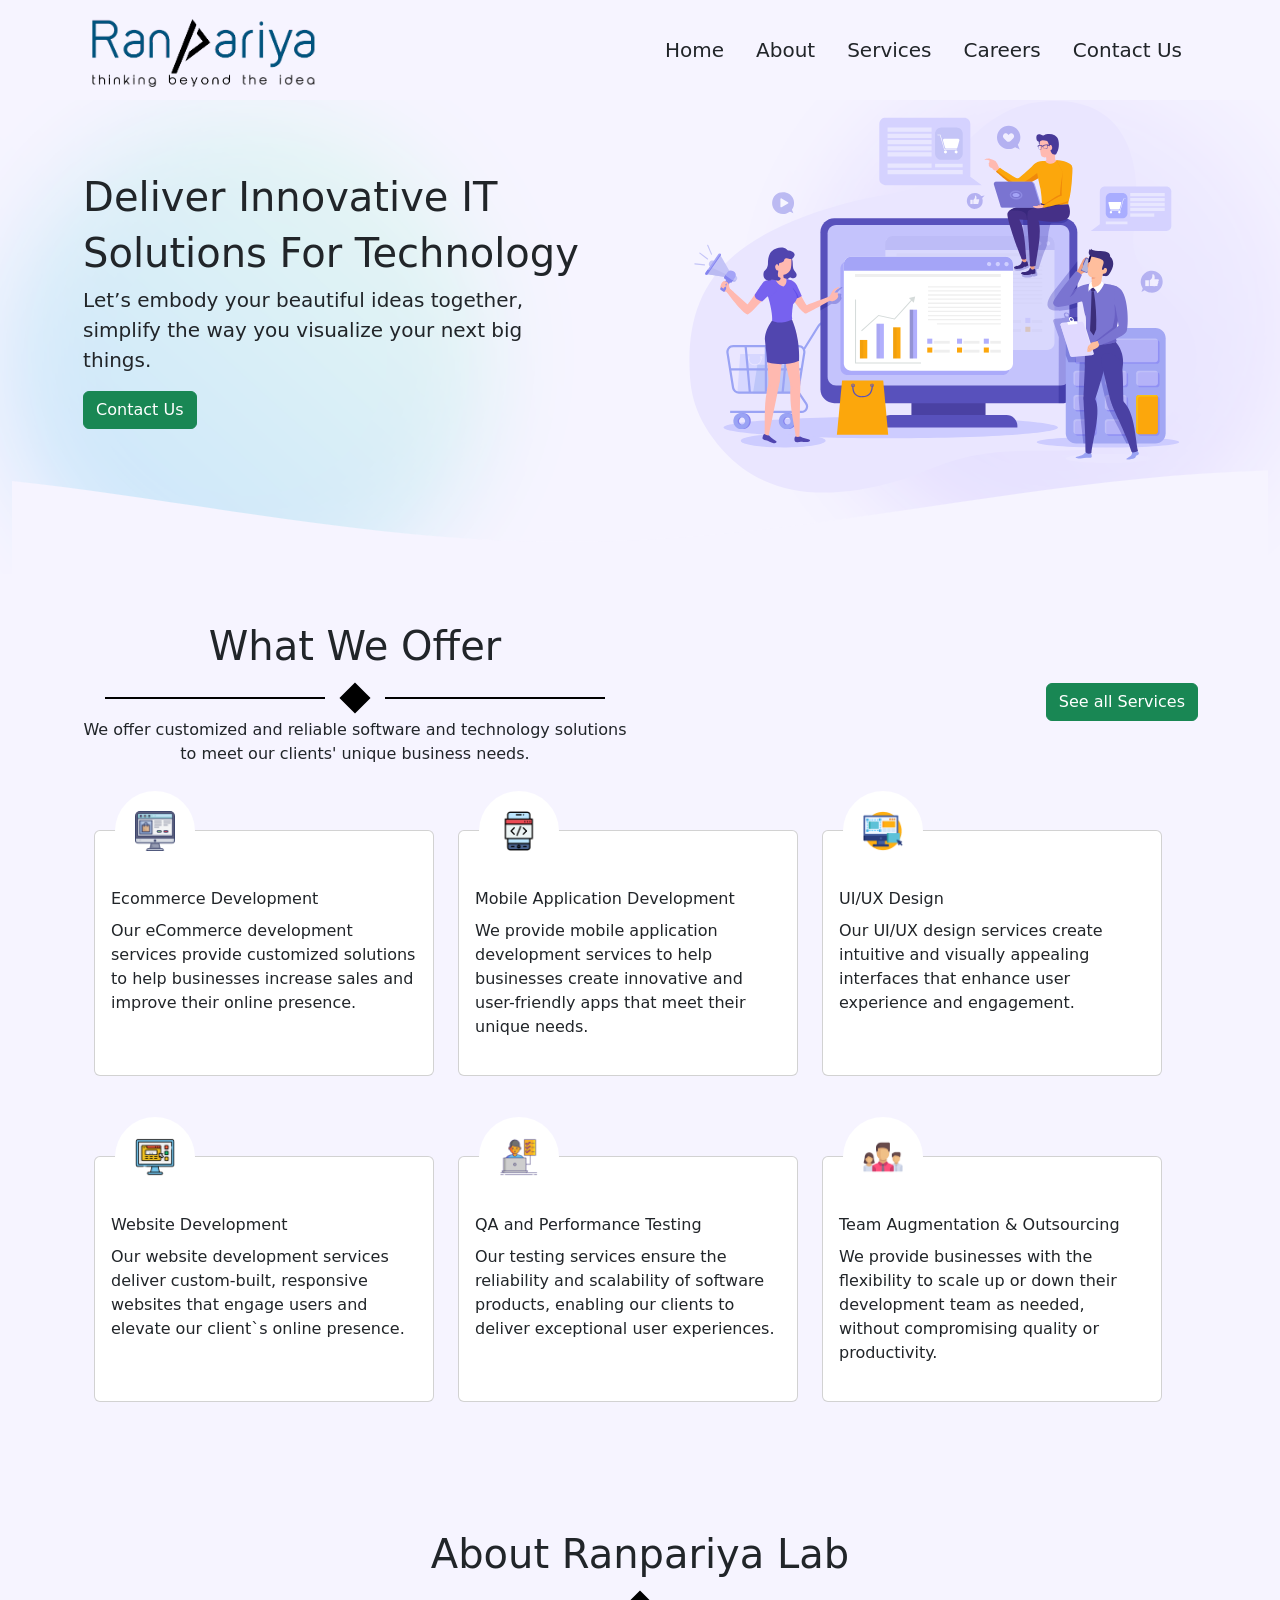
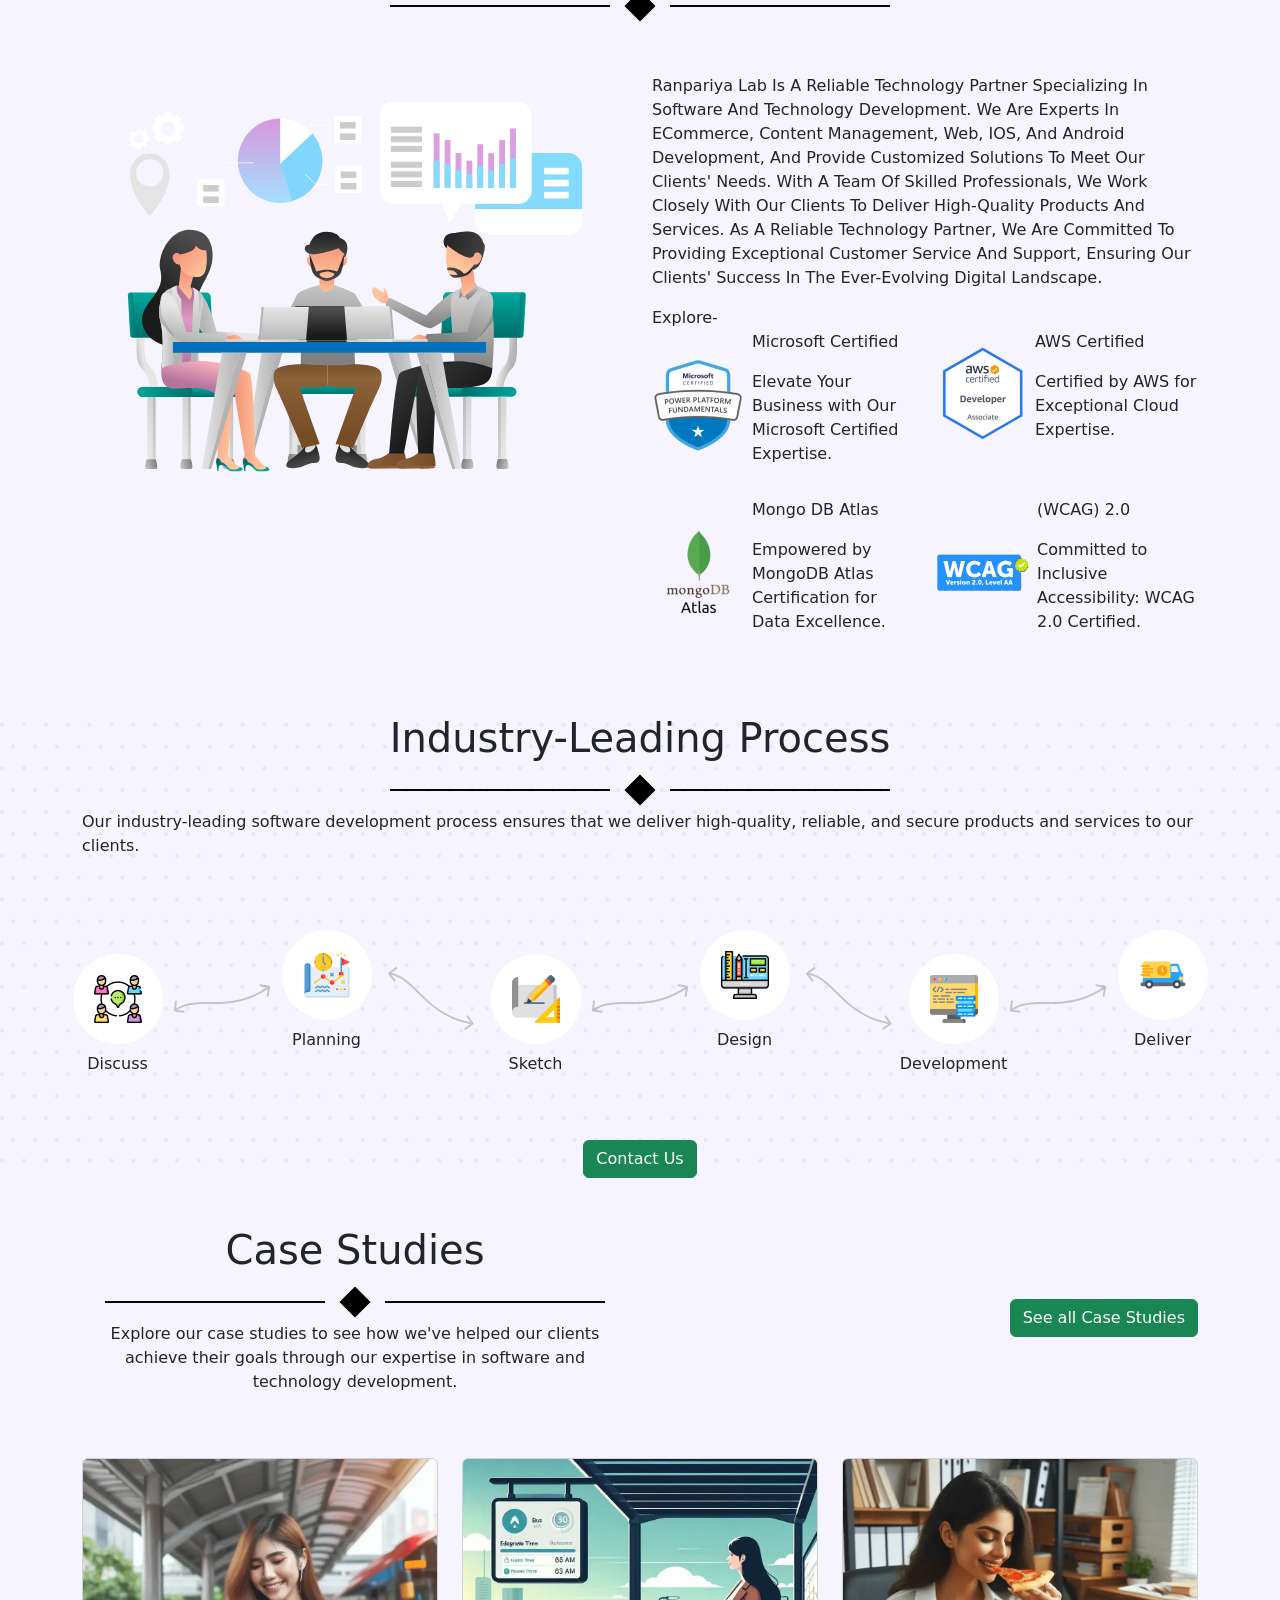
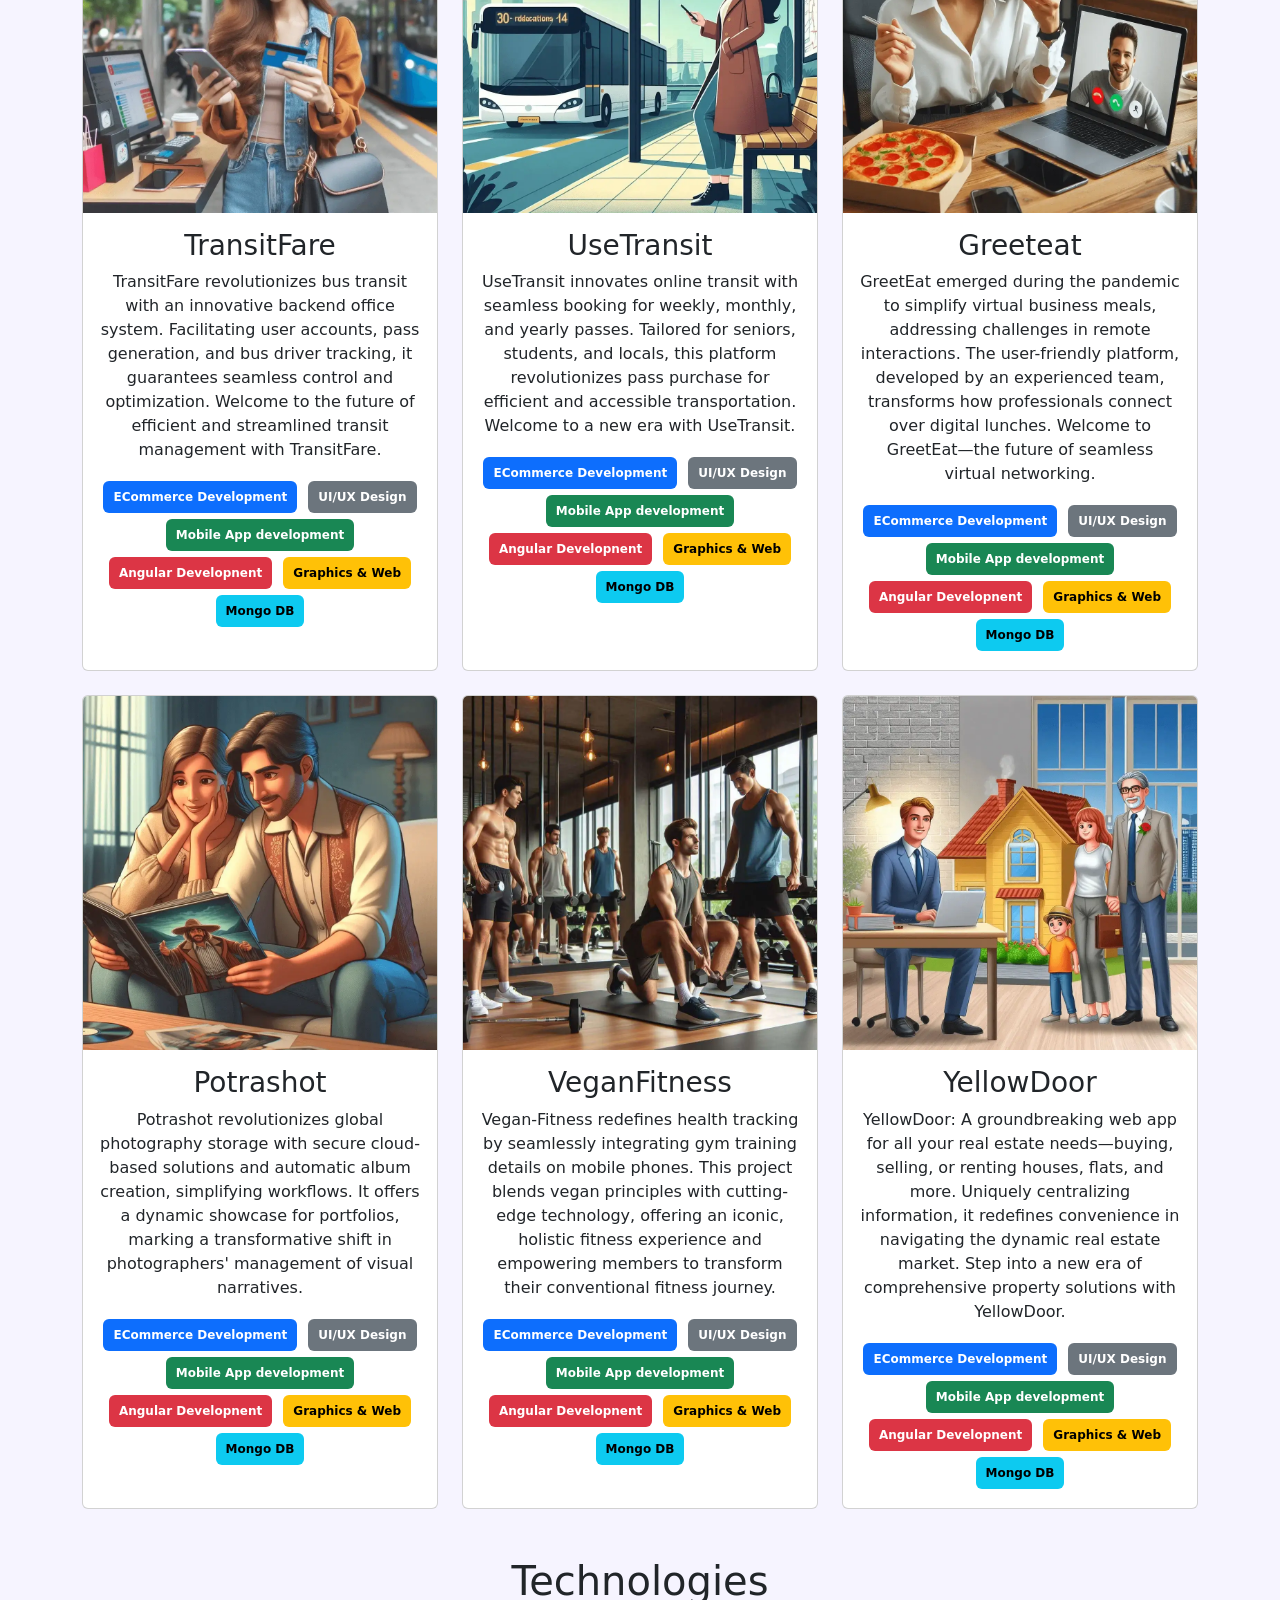
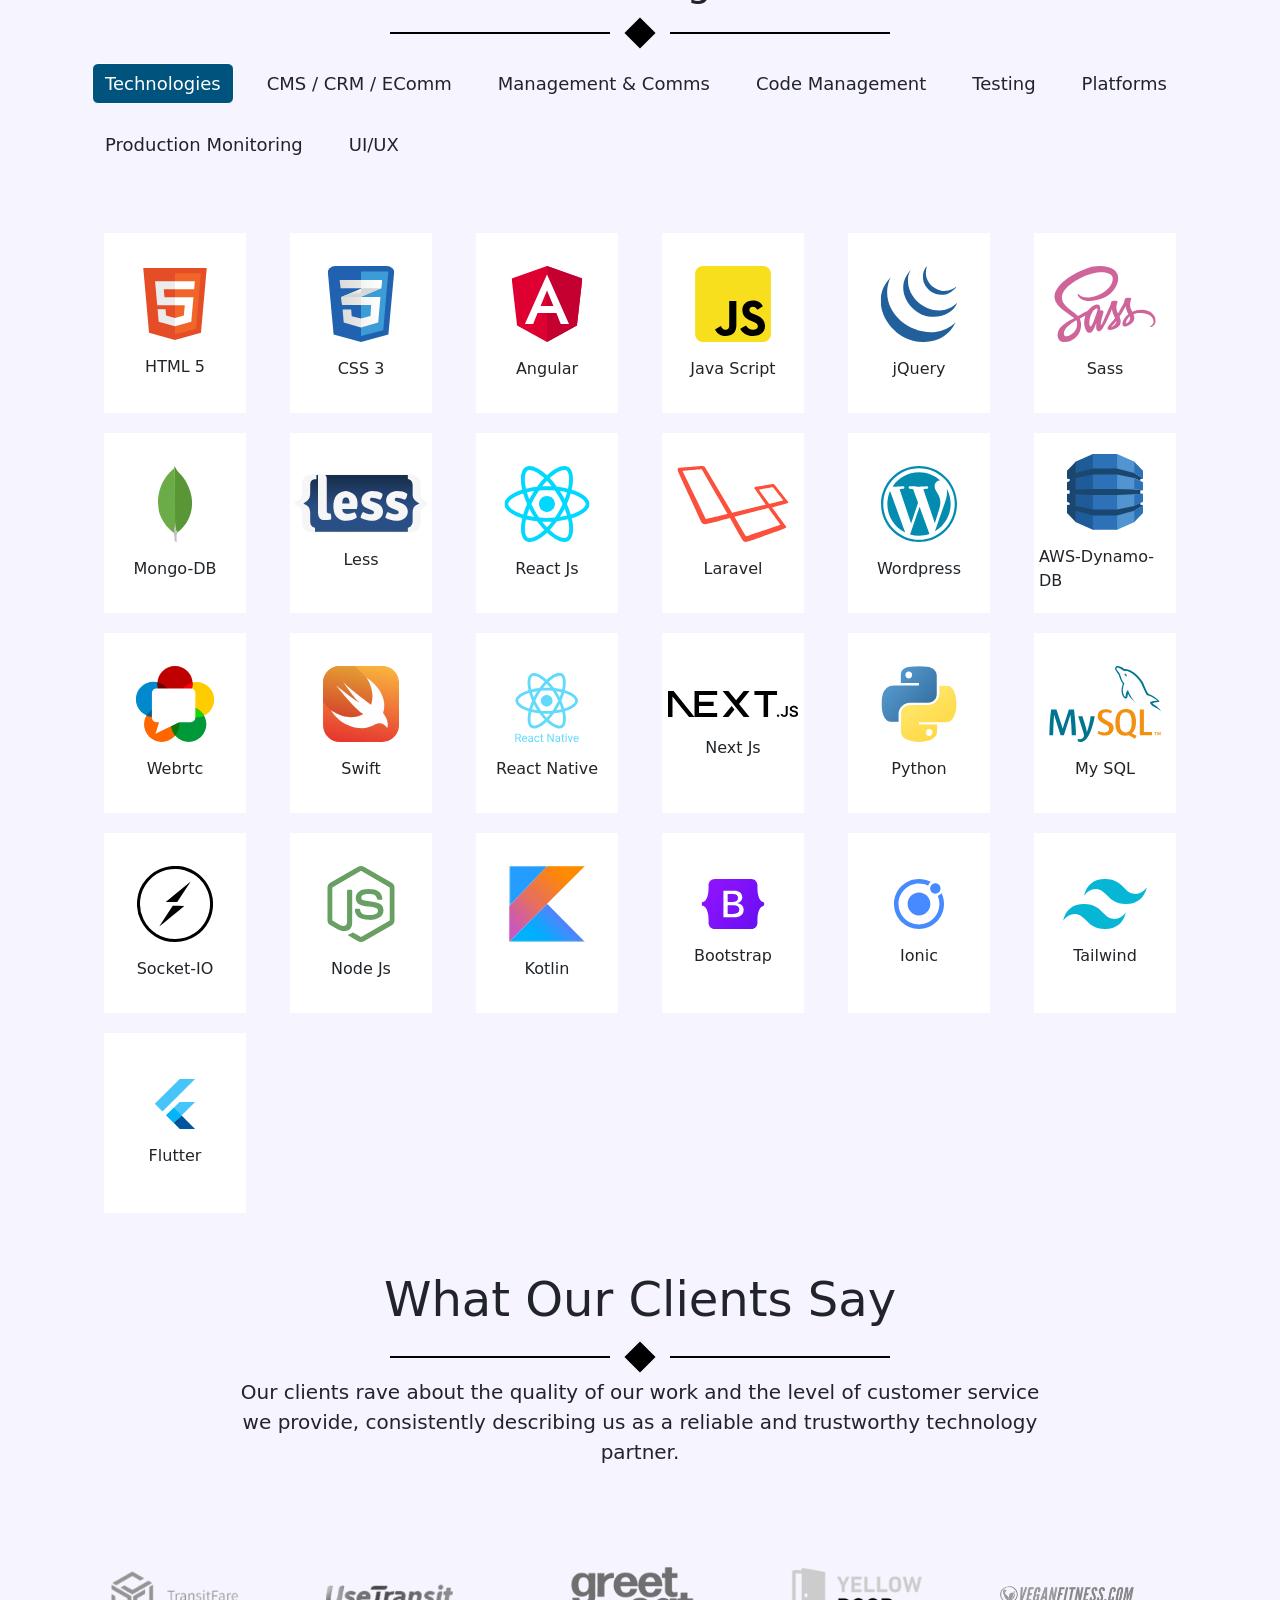
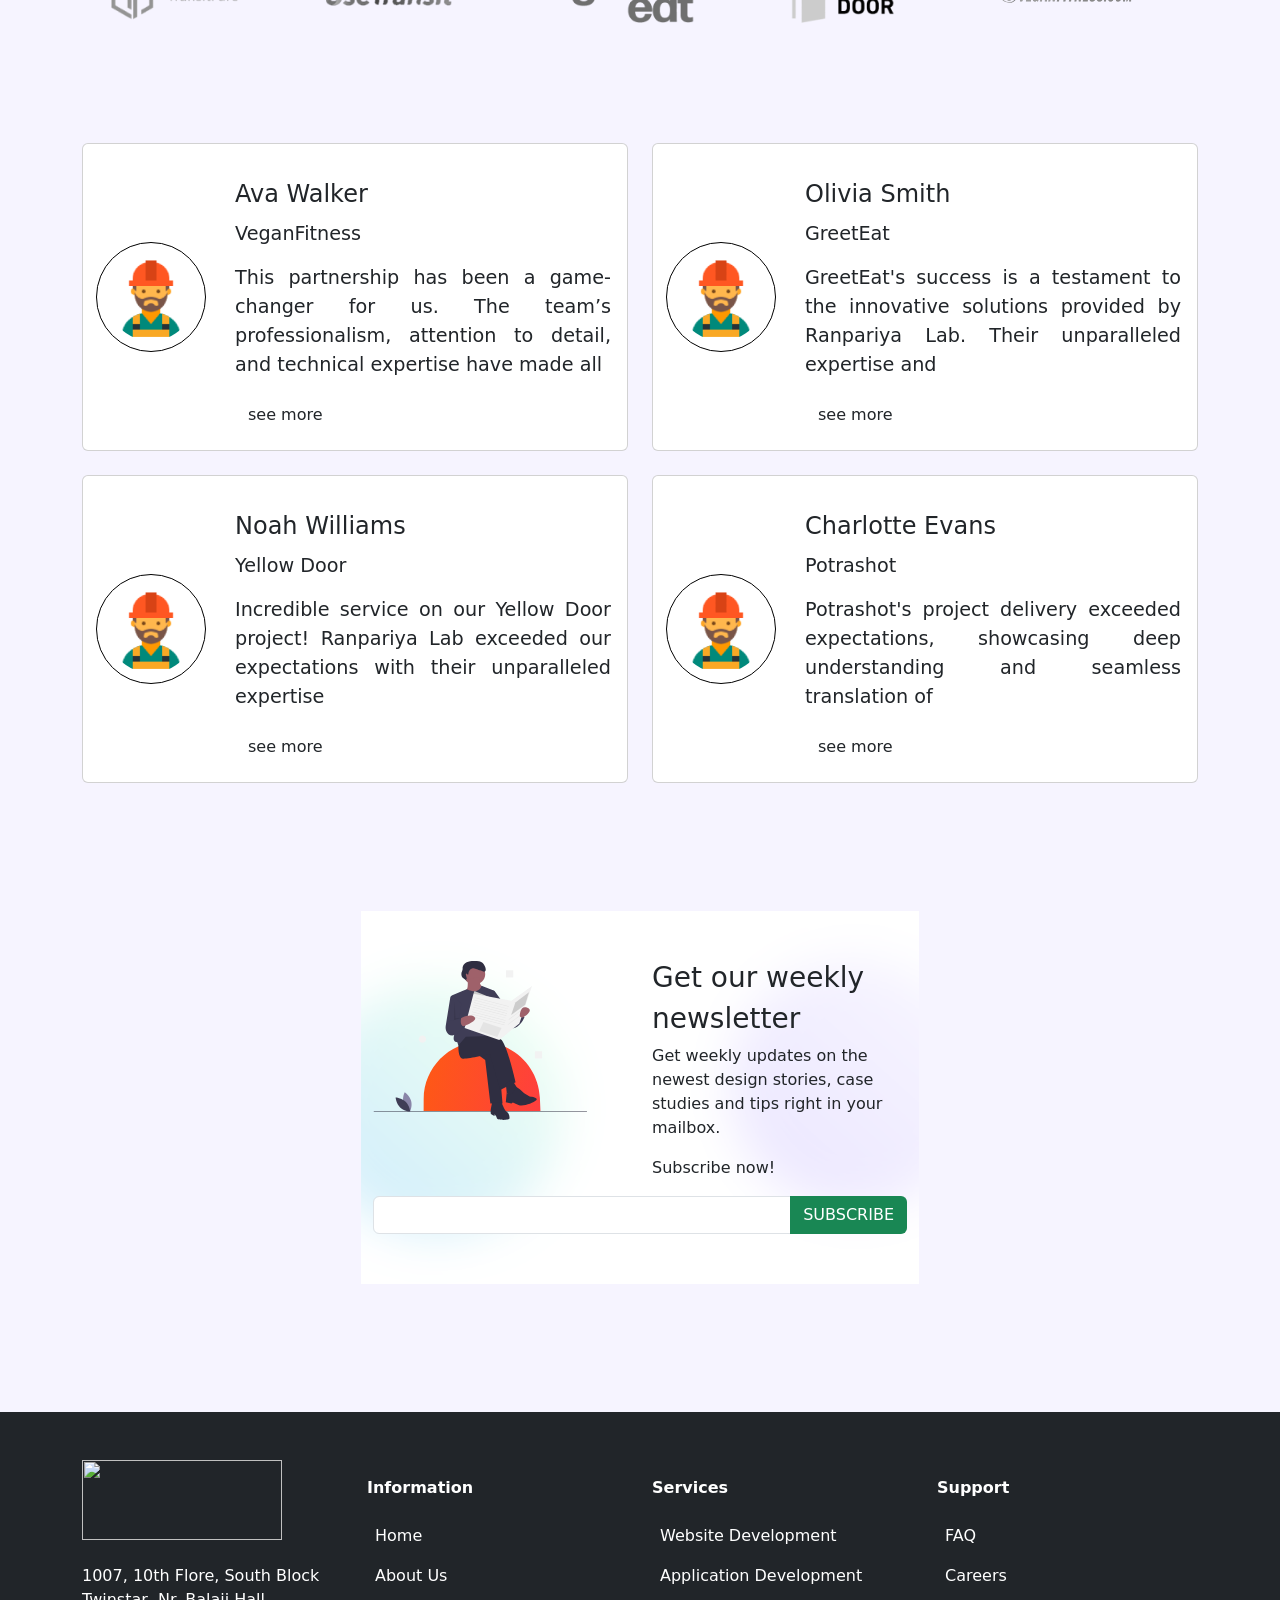
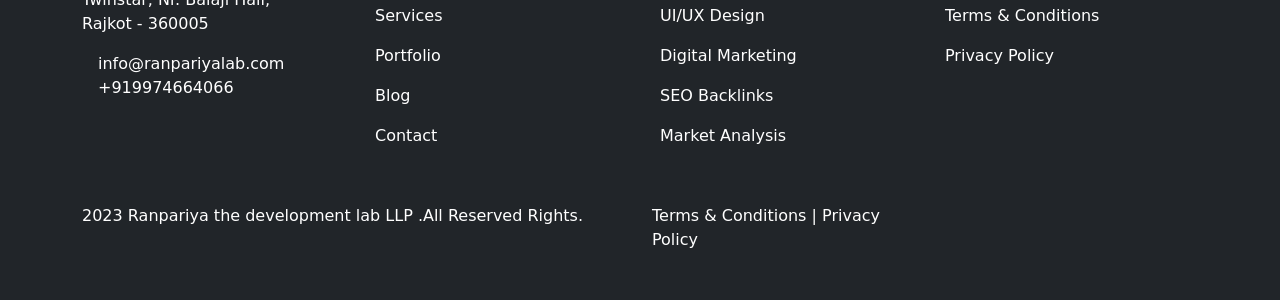
==== commit daae4d8c: "Refactor navbar and footer structure in HTML" ====
--- a/RanpariyaLab- Webpage/ranpariyaLab.html
+++ b/RanpariyaLab- Webpage/ranpariyaLab.html
@@ -20,41 +20,43 @@
 <body>
 	<header id="header">
 		<nav class="navbar navbar-expand-lg">
-		  <div class="container">
-		    <a class="navbar-brand fw-bold" href="#"><img src="img/Header-Logo.png" class="" width="240" height="70"></a>
+		    <div class="container-lg">
+			  	<div class="navbar-brand">
+			    	<a class="fw-bold" href="#"><img src="img/Header-Logo.png"></a>
+			  	</div>
 
-		    <button class="navbar-toggler" type="button" data-bs-toggle="collapse" data-bs-target="#mainMenu">
-		      <span class="navbar-toggler-icon"></span>
-		    </button>
+			    <button class="navbar-toggler" type="button" data-bs-toggle="collapse" data-bs-target="#mainMenu">
+			        <span class="navbar-toggler-icon"></span>
+			    </button>
 
-		    <div class="collapse navbar-collapse" id="mainMenu">
-		      <ul class="navbar-nav ms-auto mb-2 mb-lg-0">
-		        <li class="nav-item">
-		          <a class="nav-link text-dark m-2 fs-5" href="#">Home</a>
-		        </li>
-		        <li class="nav-item">
-		          <a class="nav-link text-dark m-2 fs-5" href="#About">About</a>
-		        </li>
-		        <li class="nav-item">
-		          <a class="nav-link text-dark m-2 fs-5" href="#">Services</a>
-		        </li>
-		        <li class="nav-item">
-		          <a class="nav-link text-dark m-2 fs-5" href="#">Careers</a>
-		        </li>
-		        <li class="nav-item">
-		          <a class="nav-link text-dark m-2 fs-5" href="#">Contact Us</a>
-		        </li>
-		      </ul>
+			    <div class="collapse navbar-collapse" id="mainMenu">
+			        <ul class="navbar-nav ms-auto mb-2 mb-lg-0">
+				        <li class="nav-item">
+				            <a class="nav-link text-dark m-2 fs-5" href="#">Home</a>
+				        </li>
+				        <li class="nav-item">
+				            <a class="nav-link text-dark m-2 fs-5" href="#About">About</a>
+				        </li>
+				        <li class="nav-item">
+				            <a class="nav-link text-dark m-2 fs-5" href="#">Services</a>
+				        </li>
+				        <li class="nav-item">
+				            <a class="nav-link text-dark m-2 fs-5" href="#">Careers</a>
+				        </li>
+				        <li class="nav-item">
+				            <a class="nav-link text-dark m-2 fs-5" href="#">Contact Us</a>
+				        </li>
+			        </ul>
+			    </div>
 		    </div>
-		  </div>
 		</nav>
 	</header>
 	<section id="contactUs" class="container-fluid mb-5">
 		<div class="row align-items-center justify-content-evenly">
 			<div class="col-md-12 col-lg-5 contentText">
 				<div class="content mt-2">
-					<h1 class="h1 display-5">Deliver Innovative IT</h1>
-					<h1 class="h1 display-5">Solutions For Technology</h1>
+					<h1 class="h1 display-6">Deliver Innovative IT</h1>
+					<h1 class="h1 display-6">Solutions For Technology</h1>
 					<p class="fs-5">Let’s embody your beautiful ideas together, simplify the way you visualize your next big things. </p>
 					<button class="btn btn-success">Contact Us</button>
 				</div>
@@ -893,9 +895,8 @@
 		</div>
 		<div class="row g-4 mb-5">
 			<div class="col-md-12 col-lg-6">
-				<div class="card d-flex flex-md-row">
+				<div class="card d-flex flex-md-row" id="clientCard">
 					<div class="row g-0">
-						<img src="img/quotation-mark-second.gif" class="gif">
 						<div class="round col-md-3">
 							<img class="" src="img/Worker-Beard.png" alt="Card image">
 						</div>
@@ -911,9 +912,8 @@
 				</div>
 			</div>
 			<div class="col-md-12 col-lg-6">
-				<div class="card d-flex flex-md-row">
+				<div class="card d-flex flex-md-row" id="clientCard">
 					<div class="row g-0">
-						<img src="img/quotation-mark-second.gif" class="gif">
 						<div class="round col-md-3">
 							<img class="" src="img/Worker-Beard.png" alt="Card image">
 						</div>
@@ -921,7 +921,7 @@
 							<div class="card-body">
 							    <p class="card-title mt-3">Olivia Smith</p>
 							    <p class="card-text text-justify">GreetEat</p>
-							    <p class="card-text text-justify">GreetEat's success is a testament to the innovative solutions provided by Ranpariya Lab.Their unparalleled expertise and <span class="d-none span"> commitment to excellence transformed our vision into reality. Ranpariya Lab's exceptional service and technical prowess truly set them apart.</span></p>
+							    <p class="card-text text-justify">GreetEat's success is a testament to the innovative solutions provided by Ranpariya Lab. Their unparalleled expertise and <span class="d-none span"> commitment to excellence transformed our vision into reality. Ranpariya Lab's exceptional service and technical prowess truly set them apart.</span></p>
 							    <button class="btn display">see more</button>
 							</div>
 						</div>
@@ -929,9 +929,9 @@
 				</div>
 			</div>
 			<div class="col-md-12 col-lg-6">
-				<div class="card d-flex flex-md-row">
+				<div class="card d-flex flex-md-row" id="clientCard">
 					<div class="row g-0">
-						<img src="img/quotation-mark-second.gif" class="gif">
+						
 						<div class="round col-md-3">
 							<img class="" src="img/Worker-Beard.png" alt="Card image">
 						</div>
@@ -947,9 +947,8 @@
 				</div>
 			</div>
 			<div class="col-md-12 col-lg-6">
-				<div class="card d-flex flex-md-row">
+				<div class="card d-flex flex-md-row" id="clientCard">
 					<div class="row g-0">
-						<img src="img/quotation-mark-second.gif" class="gif">
 						<div class="round col-md-3">
 							<img class="" src="img/Worker-Beard.png" alt="Card image">
 						</div>
@@ -1004,7 +1003,7 @@
 				</div>
 				<div class="col-lg-3 mt-3 col-md-6 col-sm-12">
 					<div class="h-100" id="information">
-						<p>Information</p>
+						<p style="font-weight: 600;">Information</p>
 						<div class="d-flex flex-column">
 							<a href="#" class="text-decoration-none text-white m-2">Home</a>
 							<a href="#" class="text-decoration-none text-white m-2">About Us</a>
@@ -1017,7 +1016,7 @@
 				</div>
 				<div class="col-lg-3 mt-3 col-md-6 col-sm-12">
 					<div class="h-100" id="address">
-						<p>Services</p>
+						<p style="font-weight: 600;">Services</p>
 						<div class="d-flex flex-column">
 							<a href="#" class="text-decoration-none text-white m-2">Website Development</a>
 							<a href="#" class="text-decoration-none text-white m-2">Application Development</a>
@@ -1030,7 +1029,7 @@
 				</div>
 				<div class="col-lg-3 mt-3 col-md-6 col-sm-12">
 					<div class="h-100" id="address">
-						<p>Support</p>
+						<p style="font-weight: 600;">Support</p>
 						<div class="d-flex flex-column">
 							<a href="#" class="text-decoration-none text-white m-2">FAQ</a>
 							<a href="#" class="text-decoration-none text-white m-2">Careers</a>
@@ -1050,10 +1049,10 @@
 					<span>Privacy Policy</span>
 				</div>
 				<div class="col-lg-3 col-md-12">
-					<i class="fa-brands fa-facebook fa-lg" style="color: #74C0FC;"></i>
-					<i class="fa-brands fa-linkedin fa-lg" style="color: #74C0FC;"></i>
-					<i class="fa-brands fa-skype fa-lg" style="color: #74C0FC;"></i>
-					<i class="fa-brands fa-x-twitter fa-lg" style="color: #74C0FC;"></i>
+					<a href="#"> <i class="fa-brands fa-facebook fa-lg" style="color: #74C0FC;"></i></a>
+					<a href="#"> <i class="fa-brands fa-linkedin fa-lg" style="color: #74C0FC;"></i></a>
+					<a href="#"> <i class="fa-brands fa-skype fa-lg" style="color: #74C0FC;"></i></a>
+					<a href="#"> <i class="fa-brands fa-x-twitter fa-lg" style="color: #74C0FC;"></i></a>
 				</div>
 			</div>
 		</div>
--- a/RanpariyaLab- Webpage/ranpariyaLab.css
+++ b/RanpariyaLab- Webpage/ranpariyaLab.css
@@ -7,50 +7,52 @@
 	background-color: #f6f4ff;
 }
 
-.wave {
-  position: relative;
-  margin-top: 80px;
-}
-
-.editorial {
-  position: absolute;
-  bottom: 0;
-  display: block;
-  width: 100%;
-  height: 9em;
-  max-height: 100vh;
-  margin: 0;
-}
-
-.parallax > use {
-  animation: move-forever 5s linear infinite;
-}
-
-.parallax › use:nth-child(1) {
-  animation-delay: -2s;
-}
-
-.parallax › use:nth-child(2) {
-  animation-delay: 4s;
-  animation-duration: 2s;
-}
-
-.parallax › use:nth-child(3) {
-  animation-delay: 6s;
-  animation-duration: 4s;
-}
-
-@keyframes move-forever {
-  0% {
-    transform: translate(-90px, 0%);
-  }
-  100% {
-    transform: translate(85px, 0%);
-  }
-}
-
 .fixed-top{
 	background-color: rgba(252, 254, 255, 0.8);
+}
+
+.navbar-brand img{
+	max-width: 100%;
+	width: 240px;
+	height: auto;
+}
+
+.wave {
+    position: relative;
+    margin-top: 80px;
+}
+
+.editorial {
+    position: absolute;
+    bottom: 0;
+    display: block;
+    width: 100%;
+    height: 7rem;
+    max-height: 100vh;
+    margin: 0;
+}
+
+.parallax use {
+    animation: move-forever 5s linear -2s infinite;
+}
+
+@keyframes move-forever {
+    0% {
+    	transform: translate(-90px, 0%);
+    }
+    100% {
+    	transform: translate(85px, 0%);
+    }
+}
+@media (max-width: 1200px) {
+  .editorial {
+    height: 5rem;
+  }
+}
+
+.svgline{
+	display: flex;
+	justify-content: center;
 }
 #contactUs{
 	background-image: url(img/white_banner_bg.png);
@@ -162,13 +164,16 @@
 #client .animation img:hover{
 	filter: grayscale(0%);
 }
-#client .row .gif{
+#clientCard{
+	position: relative;
+}
+/*#client .row .gif{
 	height: 40px;
 	width: 40px;
 	position: absolute;
 	right: 20px;
 	top: 20px;
-}
+}*/
 #client .row .round{
 	display: flex;
 	justify-content: center;
@@ -201,6 +206,13 @@
 	background-position: center;
 }
 
+@media screen and (max-width: 568px){
+	.navbar-brand img{
+		width: 200px;
+		height: auto;
+	}
+}
+
 @media screen and (max-width: 767px){
     #client .row .round{
     	display: block;
@@ -211,7 +223,7 @@
 }
 
 @media screen and (max-width: 991px) {
-	.processImg .mt-5{
+	/*.processImg .mt-5{
 		margin: 0px !important;
 	}
 	.processImg >div{
@@ -220,7 +232,7 @@
     .processImg >div:nth-child(even) img{
     	transform: rotate(100deg) !important;
     	margin: 20px 0;
-    }
+    }*/
     #newsletter .row{
     	width: 75% !important;
     }
